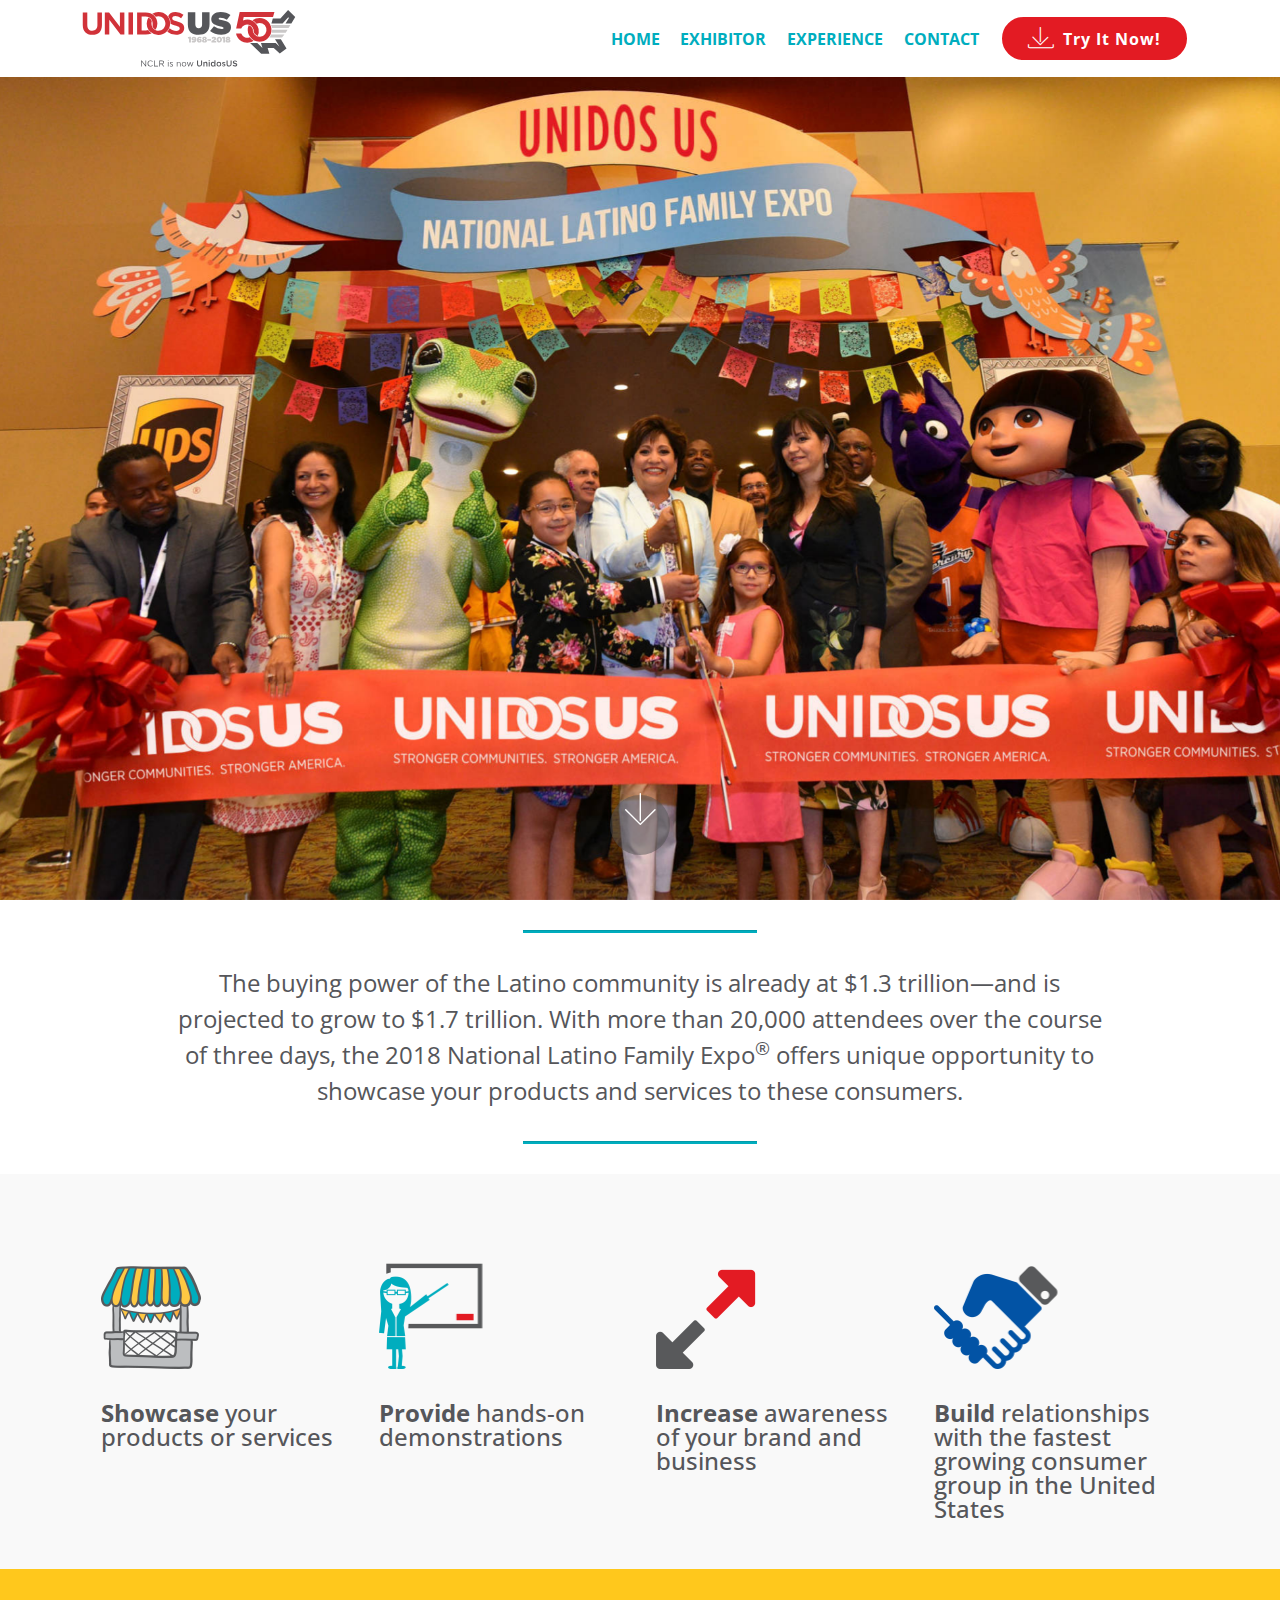
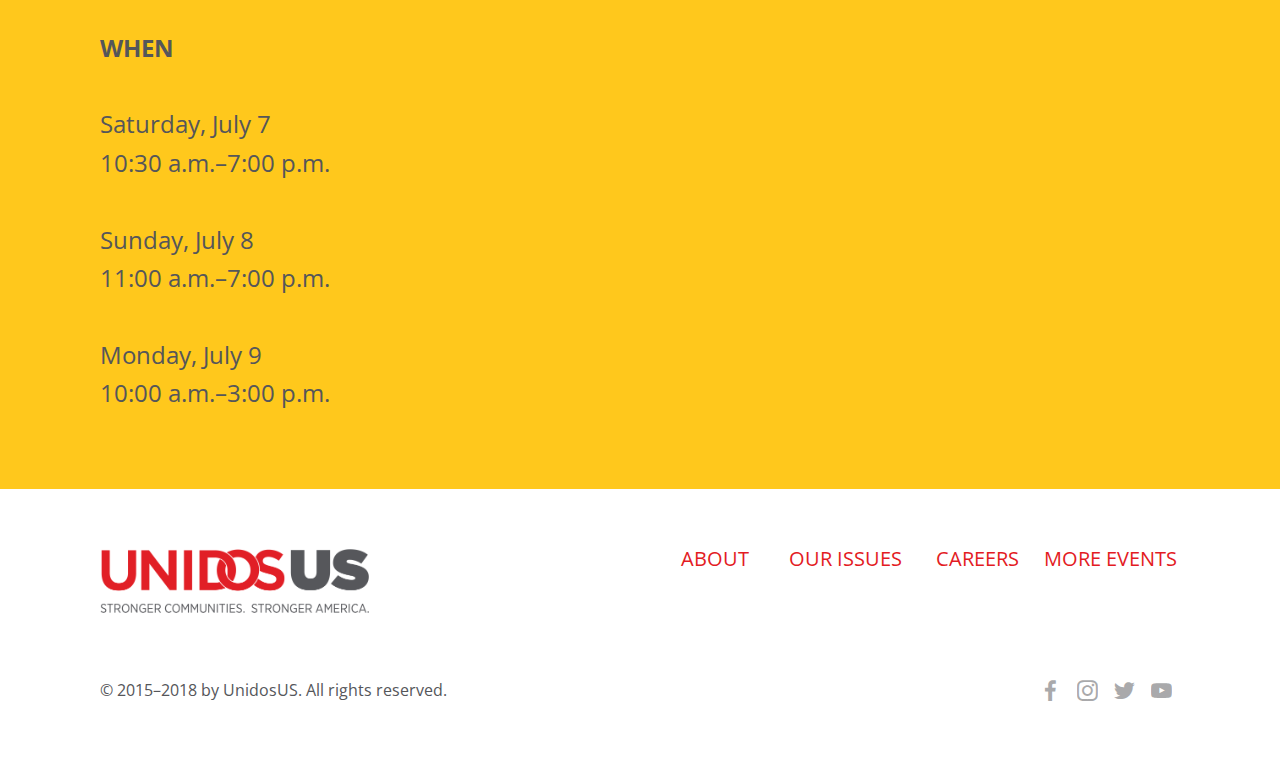
==== index.html @ 874157ce "create github pages" ====
<!DOCTYPE html>
<html >
<head>
  <!-- Site made with Mobirise Website Builder v4.7.2, https://mobirise.com -->
  <meta charset="UTF-8">
  <meta http-equiv="X-UA-Compatible" content="IE=edge">
  <meta name="generator" content="Mobirise v4.7.2, mobirise.com">
  <meta name="viewport" content="width=device-width, initial-scale=1, minimum-scale=1">
  <link rel="shortcut icon" href="assets/images/32x32-unidosus-flavicon-02-128x128.png" type="image/x-icon">
  <meta name="description" content="">
  <title>Home</title>
  <link rel="stylesheet" href="assets/web/assets/mobirise-icons/mobirise-icons.css">
  <link rel="stylesheet" href="assets/tether/tether.min.css">
  <link rel="stylesheet" href="assets/bootstrap/css/bootstrap.min.css">
  <link rel="stylesheet" href="assets/bootstrap/css/bootstrap-grid.min.css">
  <link rel="stylesheet" href="assets/bootstrap/css/bootstrap-reboot.min.css">
  <link rel="stylesheet" href="assets/socicon/css/styles.css">
  <link rel="stylesheet" href="assets/dropdown/css/style.css">
  <link rel="stylesheet" href="assets/theme/css/style.css">
  <link href="assets/fonts/style.css" rel="stylesheet">
  <link rel="stylesheet" href="assets/mobirise/css/mbr-additional.css" type="text/css">
  
  
  
</head>
<body>
  <section class="menu cid-qR5nMet8uj" once="menu" id="menu1-e">

    

    <nav class="navbar navbar-expand beta-menu navbar-dropdown align-items-center navbar-fixed-top navbar-toggleable-sm">
        <button class="navbar-toggler navbar-toggler-right" type="button" data-toggle="collapse" data-target="#navbarSupportedContent" aria-controls="navbarSupportedContent" aria-expanded="false" aria-label="Toggle navigation">
            <div class="hamburger">
                <span></span>
                <span></span>
                <span></span>
                <span></span>
            </div>
        </button>
        <div class="menu-logo">
            <div class="navbar-brand">
                <span class="navbar-logo">
                    <a href="https://unidosus.org" target="_blank">
                         <img src="assets/images/unidosus50th-logo-1.svg" alt="Mobirise" title="" style="height: 3.8rem;">
                    </a>
                </span>
                <span class="navbar-caption-wrap"><a class="navbar-caption text-white display-4" href="https://mobirise.com"></a></span>
            </div>
        </div>
        <div class="collapse navbar-collapse" id="navbarSupportedContent">
            <ul class="navbar-nav nav-dropdown" data-app-modern-menu="true"><li class="nav-item">
                    <a class="nav-link link text-success display-4" href="index.html">
                        
                        HOME</a>
                </li>
                <li class="nav-item">
                    <a class="nav-link link text-success display-4" href="page1.html">
                        
                        EXHIBITOR</a>
                </li><li class="nav-item"><a class="nav-link link text-success display-4" href="page3.html">
                        
                        EXPERIENCE</a></li><li class="nav-item"><a class="nav-link link text-success display-4" href="page2.html">
                        
                        CONTACT</a></li></ul>
            <div class="navbar-buttons mbr-section-btn">
                <a class="btn btn-sm btn-primary display-4" href="https://mobirise.com">
                    <span class="mbri-save mbr-iconfont mbr-iconfont-btn "></span>
                    Try It Now!
                </a>
            </div>
        </div>
    </nav>
</section>

<section class="engine"><a href="https://mobirise.me/i">free website creation software</a></section><section class="cid-qR5nMf3402 mbr-fullscreen mbr-parallax-background" id="header2-f">

    

    

    <div class="container align-center">
        <div class="row justify-content-md-center">
            <div class="mbr-white col-md-10">
                
                
                
                
            </div>
        </div>
    </div>
    <div class="mbr-arrow hidden-sm-down" aria-hidden="true">
        <a href="#next">
            <i class="mbri-down mbr-iconfont"></i>
        </a>
    </div>
</section>

<section class="mbr-section article content9 cid-qR63VHisA1" id="content9-o">
    
     

    <div class="container">
        <div class="inner-container" style="width: 84%;">
            <hr class="line" style="width: 25%;">
            <div class="section-text align-center mbr-fonts-style display-5">The buying power of the Latino community is already at $1.3 trillion—and is projected to grow to $1.7 trillion. With more than 20,000 attendees over the course of three days, the 2018 National Latino Family Expo<sup>®</sup> offers unique opportunity to showcase your products and services to these consumers.</div>
            <hr class="line" style="width: 25%;">
        </div>
        </div>
</section>

<section class="features2 cid-qR6kzkisNO" id="features2-y">

    

    
    
    <div class="container">
        <div class="media-container-row">
            <div class="card p-3 col-12 col-md-6 col-lg-3">
                <div class="card-wrapper">
                    <div class="card-img">
                        <img src="assets/images/icons-new-main-8-492x328.png" alt="Mobirise" title="">
                    </div>
                    <div class="card-box">
                        <h4 class="card-title pb-3 mbr-fonts-style display-5"><strong>Showcase</strong> your products or services</h4>
                        <p class="mbr-text mbr-fonts-style display-7"></p>
                    </div>
                </div>
            </div>

            <div class="card p-3 col-12 col-md-6 col-lg-3">
                <div class="card-wrapper">
                    <div class="card-img">
                        <img src="assets/images/icons-new-main-9-492x328.png" alt="Mobirise" title="">
                    </div>
                    <div class="card-box ">
                        <h4 class="card-title pb-3 mbr-fonts-style display-5"><strong>Provide</strong> hands-on demonstrations</h4>
                        <p class="mbr-text mbr-fonts-style display-7"></p>
                    </div>
                </div>
            </div>

            <div class="card p-3 col-12 col-md-6 col-lg-3">
                <div class="card-wrapper">
                    <div class="card-img">
                        <img src="assets/images/icons-new-main-11-492x328.png" alt="Mobirise" title="">
                    </div>
                    <div class="card-box">
                        <h4 class="card-title pb-3 mbr-fonts-style display-5"><strong>Increase</strong> awareness of your brand and business</h4>
                        <p class="mbr-text mbr-fonts-style display-7"></p>
                    </div>
                </div>
            </div>

            <div class="card p-3 col-12 col-md-6 col-lg-3">
                <div class="card-wrapper">
                    <div class="card-img">
                        <img src="assets/images/icons-new-main-10-492x328.png" alt="Mobirise" title="">
                    </div>
                    <div class="card-box">
                        <h4 class="card-title pb-3 mbr-fonts-style display-5"><strong>Build</strong> relationships with the fastest growing consumer group in the United States</h4>
                        <p class="mbr-text mbr-fonts-style display-7"></p>
                    </div>
                </div>
            </div>
        </div>
    </div>
</section>

<section class="cid-qR6eavjVHu" id="footer2-r">

    

    

    <div class="container">
        <div class="media-container-row content mbr-white">
            <div class="col-12 col-md-3 mbr-fonts-style display-5">
                <p class="mbr-text"><strong>WHEN&nbsp;<br></strong>
                    <br>Saturday, July 7<br>10:30 a.m.–7:00 p.m.<br>
                    <br>Sunday, July 8<br>11:00 a.m.–7:00 p.m.<br><br>Monday, July 9<br>10:00 a.m.–3:00 p.m.<br></p>
            </div>
            <div class="col-12 col-md-3 mbr-fonts-style display-7">
                <p class="mbr-text"></p>
            </div>
            <div class="col-12 col-md-6">
                <div class="google-map"><iframe frameborder="0" style="border:0" src="https://www.google.com/maps/embed/v1/place?key=AIzaSyA0Dx_boXQiwvdz8sJHoYeZNVTdoWONYkU&amp;q=place_id:ChIJN7EVN-23t4kRUFP6R-EddzI" allowfullscreen=""></iframe></div>
            </div>
        </div>
        
    </div>
</section>

<section class="cid-qRoATMxUP6" id="footer1-1v">

    

    

    <div class="container">
        <div class="media-container-row content text-white">
            <div class="col-12 col-md-3">
                <div class="media-wrap">
                    <a href="https://unidosus.org">
                        <img src="assets/images/unidosus-logo-12-802x227.png" alt="UnidosUS" title=""></a>
                    
                </div>
            </div>
            <div class="col-12 col-md-3 mbr-fonts-style display-7">
                <h5 class="pb-3"></h5>
                <p class="mbr-text"></p>
            </div>
            <div class="col-12 col-md-3 mbr-fonts-style display-7">
                <h5 class="pb-3">&nbsp; &nbsp; &nbsp;<a href="https://www.unidosus.org/about-us/" target="_blank">ABOUT</a><a href="https://www.unidosus.org/about-us/" target="_blank"></a> &nbsp; &nbsp; &nbsp; &nbsp;<a href="https://www.unidosus.org/issues/" target="_blank">OUR ISSUES</a><a href="https://www.unidosus.org/issues/" target="_blank"></a></h5>
                <p class="mbr-text"></p>
            </div>
            <div class="col-12 col-md-3 mbr-fonts-style display-7">
                <h5 class="pb-3">
                    <a href="https://www.unidosus.org/about-us/careers/" target="_blank">CAREERS</a><a href="https://www.unidosus.org/about-us/careers/" target="_blank"></a> &nbsp; &nbsp; <a href="https://www.unidosus.org/events/" target="_blank">MORE EVENTS</a><a href="https://www.unidosus.org/events/" target="_blank"></a></h5>
                <p class="mbr-text"></p>
            </div>
        </div>
        <div class="footer-lower">
            <div class="media-container-row">
                <div class="col-sm-12">
                    <hr>
                </div>
            </div>
            <div class="media-container-row mbr-white">
                <div class="col-sm-6 copyright">
                    <p class="mbr-text mbr-fonts-style display-7">
                        © 2015–2018 by UnidosUS. All rights reserved.</p>
                </div>
                <div class="col-md-6">
                    <div class="social-list align-right">
                        <div class="soc-item">
                            <a href="https://www.facebook.com/weareunidosus/" target="_blank">
                                <span class="mbr-iconfont mbr-iconfont-social socicon-facebook socicon" style="color: rgb(85, 86, 90);"></span>
                            </a>
                        </div>
                        <div class="soc-item">
                            <a href="https://www.instagram.com/weareunidosus/?hl=en" target="_blank">
                                <span class="mbr-iconfont mbr-iconfont-social socicon-instagram socicon" style="color: rgb(85, 86, 90);"></span>
                            </a>
                        </div>
                        <div class="soc-item">
                            <a href="https://twitter.com/weareunidosus" target="_blank">
                                <span class="mbr-iconfont mbr-iconfont-social socicon-twitter socicon" style="color: rgb(85, 86, 90);"></span>
                            </a>
                        </div>
                        <div class="soc-item">
                            <a href="https://www.youtube.com/user/nclr" target="_blank">
                                <span class="mbr-iconfont mbr-iconfont-social socicon-youtube socicon" style="color: rgb(85, 86, 90);"></span>
                            </a>
                        </div>
                        
                        
                    </div>
                </div>
            </div>
        </div>
    </div>
</section>


  <script src="assets/web/assets/jquery/jquery.min.js"></script>
  <script src="assets/popper/popper.min.js"></script>
  <script src="assets/tether/tether.min.js"></script>
  <script src="assets/bootstrap/js/bootstrap.min.js"></script>
  <script src="assets/dropdown/js/script.min.js"></script>
  <script src="assets/touchswipe/jquery.touch-swipe.min.js"></script>
  <script src="assets/parallax/jarallax.min.js"></script>
  <script src="assets/smoothscroll/smooth-scroll.js"></script>
  <script src="assets/theme/js/script.js"></script>
  
  
 <div id="scrollToTop" class="scrollToTop mbr-arrow-up"><a style="text-align: center;"><i></i></a></div>
  </body>
</html>
---- assets/web/assets/mobirise-icons/mobirise-icons.css ----
@font-face {
  font-family: 'MobiriseIcons';
  src:  url('mobirise-icons.eot?spat4u');
  src:  url('mobirise-icons.eot?spat4u#iefix') format('embedded-opentype'),
    url('mobirise-icons.ttf?spat4u') format('truetype'),
    url('mobirise-icons.woff?spat4u') format('woff'),
    url('mobirise-icons.svg?spat4u#MobiriseIcons') format('svg');
  font-weight: normal;
  font-style: normal;
}

[class^="mbri-"], [class*=" mbri-"] {
  /* use !important to prevent issues with browser extensions that change fonts */
  font-family: MobiriseIcons !important;
  speak: none;
  font-style: normal;
  font-weight: normal;
  font-variant: normal;
  text-transform: none;
  line-height: 1;

  /* Better Font Rendering =========== */
  -webkit-font-smoothing: antialiased;
  -moz-osx-font-smoothing: grayscale;
}

.mbri-add-submenu:before {
  content: "\e900";
}
.mbri-alert:before {
  content: "\e901";
}
.mbri-align-center:before {
  content: "\e902";
}
.mbri-align-justify:before {
  content: "\e903";
}
.mbri-align-left:before {
  content: "\e904";
}
.mbri-align-right:before {
  content: "\e905";
}
.mbri-android:before {
  content: "\e906";
}
.mbri-apple:before {
  content: "\e907";
}
.mbri-arrow-down:before {
  content: "\e908";
}
.mbri-arrow-next:before {
  content: "\e909";
}
.mbri-arrow-prev:before {
  content: "\e90a";
}
.mbri-arrow-up:before {
  content: "\e90b";
}
.mbri-bold:before {
  content: "\e90c";
}
.mbri-bookmark:before {
  content: "\e90d";
}
.mbri-bootstrap:before {
  content: "\e90e";
}
.mbri-briefcase:before {
  content: "\e90f";
}
.mbri-browse:before {
  content: "\e910";
}
.mbri-bulleted-list:before {
  content: "\e911";
}
.mbri-calendar:before {
  content: "\e912";
}
.mbri-camera:before {
  content: "\e913";
}
.mbri-cart-add:before {
  content: "\e914";
}
.mbri-cart-full:before {
  content: "\e915";
}
.mbri-cash:before {
  content: "\e916";
}
.mbri-change-style:before {
  content: "\e917";
}
.mbri-chat:before {
  content: "\e918";
}
.mbri-clock:before {
  content: "\e919";
}
.mbri-close:before {
  content: "\e91a";
}
.mbri-cloud:before {
  content: "\e91b";
}
.mbri-code:before {
  content: "\e91c";
}
.mbri-contact-form:before {
  content: "\e91d";
}
.mbri-credit-card:before {
  content: "\e91e";
}
.mbri-cursor-click:before {
  content: "\e91f";
}
.mbri-cust-feedback:before {
  content: "\e920";
}
.mbri-database:before {
  content: "\e921";
}
.mbri-delivery:before {
  content: "\e922";
}
.mbri-desktop:before {
  content: "\e923";
}
.mbri-devices:before {
  content: "\e924";
}
.mbri-down:before {
  content: "\e925";
}
.mbri-download:before {
  content: "\e989";
}
.mbri-drag-n-drop:before {
  content: "\e927";
}
.mbri-drag-n-drop2:before {
  content: "\e928";
}
.mbri-edit:before {
  content: "\e929";
}
.mbri-edit2:before {
  content: "\e92a";
}
.mbri-error:before {
  content: "\e92b";
}
.mbri-extension:before {
  content: "\e92c";
}
.mbri-features:before {
  content: "\e92d";
}
.mbri-file:before {
  content: "\e92e";
}
.mbri-flag:before {
  content: "\e92f";
}
.mbri-folder:before {
  content: "\e930";
}
.mbri-gift:before {
  content: "\e931";
}
.mbri-github:before {
  content: "\e932";
}
.mbri-globe:before {
  content: "\e933";
}
.mbri-globe-2:before {
  content: "\e934";
}
.mbri-growing-chart:before {
  content: "\e935";
}
.mbri-hearth:before {
  content: "\e936";
}
.mbri-help:before {
  content: "\e937";
}
.mbri-home:before {
  content: "\e938";
}
.mbri-hot-cup:before {
  content: "\e939";
}
.mbri-idea:before {
  content: "\e93a";
}
.mbri-image-gallery:before {
  content: "\e93b";
}
.mbri-image-slider:before {
  content: "\e93c";
}
.mbri-info:before {
  content: "\e93d";
}
.mbri-italic:before {
  content: "\e93e";
}
.mbri-key:before {
  content: "\e93f";
}
.mbri-laptop:before {
  content: "\e940";
}
.mbri-layers:before {
  content: "\e941";
}
.mbri-left-right:before {
  content: "\e942";
}
.mbri-left:before {
  content: "\e943";
}
.mbri-letter:before {
  content: "\e944";
}
.mbri-like:before {
  content: "\e945";
}
.mbri-link:before {
  content: "\e946";
}
.mbri-lock:before {
  content: "\e947";
}
.mbri-login:before {
  content: "\e948";
}
.mbri-logout:before {
  content: "\e949";
}
.mbri-magic-stick:before {
  content: "\e94a";
}
.mbri-map-pin:before {
  content: "\e94b";
}
.mbri-menu:before {
  content: "\e94c";
}
.mbri-mobile:before {
  content: "\e94d";
}
.mbri-mobile2:before {
  content: "\e94e";
}
.mbri-mobirise:before {
  content: "\e94f";
}
.mbri-more-horizontal:before {
  content: "\e950";
}
.mbri-more-vertical:before {
  content: "\e951";
}
.mbri-music:before {
  content: "\e952";
}
.mbri-new-file:before {
  content: "\e953";
}
.mbri-numbered-list:before {
  content: "\e954";
}
.mbri-opened-folder:before {
  content: "\e955";
}
.mbri-pages:before {
  content: "\e956";
}
.mbri-paper-plane:before {
  content: "\e957";
}
.mbri-paperclip:before {
  content: "\e958";
}
.mbri-photo:before {
  content: "\e959";
}
.mbri-photos:before {
  content: "\e95a";
}
.mbri-pin:before {
  content: "\e95b";
}
.mbri-play:before {
  content: "\e95c";
}
.mbri-plus:before {
  content: "\e95d";
}
.mbri-preview:before {
  content: "\e95e";
}
.mbri-print:before {
  content: "\e95f";
}
.mbri-protect:before {
  content: "\e960";
}
.mbri-question:before {
  content: "\e961";
}
.mbri-quote-left:before {
  content: "\e962";
}
.mbri-quote-right:before {
  content: "\e963";
}
.mbri-refresh:before {
  content: "\e964";
}
.mbri-responsive:before {
  content: "\e965";
}
.mbri-right:before {
  content: "\e966";
}
.mbri-rocket:before {
  content: "\e967";
}
.mbri-sad-face:before {
  content: "\e968";
}
.mbri-sale:before {
  content: "\e969";
}
.mbri-save:before {
  content: "\e96a";
}
.mbri-search:before {
  content: "\e96b";
}
.mbri-setting:before {
  content: "\e96c";
}
.mbri-setting2:before {
  content: "\e96d";
}
.mbri-setting3:before {
  content: "\e96e";
}
.mbri-share:before {
  content: "\e96f";
}
.mbri-shopping-bag:before {
  content: "\e970";
}
.mbri-shopping-basket:before {
  content: "\e971";
}
.mbri-shopping-cart:before {
  content: "\e972";
}
.mbri-sites:before {
  content: "\e973";
}
.mbri-smile-face:before {
  content: "\e974";
}
.mbri-speed:before {
  content: "\e975";
}
.mbri-star:before {
  content: "\e976";
}
.mbri-success:before {
  content: "\e977";
}
.mbri-sun:before {
  content: "\e978";
}
.mbri-sun2:before {
  content: "\e979";
}
.mbri-tablet:before {
  content: "\e97a";
}
.mbri-tablet-vertical:before {
  content: "\e97b";
}
.mbri-target:before {
  content: "\e97c";
}
.mbri-timer:before {
  content: "\e97d";
}
.mbri-to-ftp:before {
  content: "\e97e";
}
.mbri-to-local-drive:before {
  content: "\e97f";
}
.mbri-touch-swipe:before {
  content: "\e980";
}
.mbri-touch:before {
  content: "\e981";
}
.mbri-trash:before {
  content: "\e982";
}
.mbri-underline:before {
  content: "\e983";
}
.mbri-unlink:before {
  content: "\e984";
}
.mbri-unlock:before {
  content: "\e985";
}
.mbri-up-down:before {
  content: "\e986";
}
.mbri-up:before {
  content: "\e987";
}
.mbri-update:before {
  content: "\e988";
}
.mbri-upload:before {
 content: "\e926"; 
}
.mbri-user:before {
  content: "\e98a";
}
.mbri-user2:before {
  content: "\e98b";
}
.mbri-users:before {
  content: "\e98c";
}
.mbri-video:before {
  content: "\e98d";
}
.mbri-video-play:before {
  content: "\e98e";
}
.mbri-watch:before {
  content: "\e98f";
}
.mbri-website-theme:before {
  content: "\e990";
}
.mbri-wifi:before {
  content: "\e991";
}
.mbri-windows:before {
  content: "\e992";
}
.mbri-zoom-out:before {
  content: "\e993";
}
.mbri-redo:before {
  content: "\e994";
}
.mbri-undo:before {
  content: "\e995";
}
---- assets/socicon/css/styles.css ----
@charset "UTF-8";

@font-face {
  font-family: "socicon";
  src:url("../fonts/socicon.eot");
  src:url("../fonts/socicon.eot?#iefix") format("embedded-opentype"),
    url("../fonts/socicon.woff") format("woff"),
    url("../fonts/socicon.ttf") format("truetype"),
    url("../fonts/socicon.svg#socicon") format("svg");
  font-weight: normal;
  font-style: normal;

}

[data-icon]:before {
  font-family: "socicon" !important;
  content: attr(data-icon);
  font-style: normal !important;
  font-weight: normal !important;
  font-variant: normal !important;
  text-transform: none !important;
  speak: none;
  line-height: 1;
  -webkit-font-smoothing: antialiased;
  -moz-osx-font-smoothing: grayscale;
}

[class^="socicon-"]:before,
[class*=" socicon-"]:before {
  font-family: "socicon" !important;
  font-style: normal !important;
  font-weight: normal !important;
  font-variant: normal !important;
  text-transform: none !important;
  speak: none;
  line-height: 1;
  -webkit-font-smoothing: antialiased;
  -moz-osx-font-smoothing: grayscale;
}

.socicon-modelmayhem:before {
  content: "\e000";
}
.socicon-mixcloud:before {
  content: "\e001";
}
.socicon-drupal:before {
  content: "\e002";
}
.socicon-swarm:before {
  content: "\e003";
}
.socicon-istock:before {
  content: "\e004";
}
.socicon-yammer:before {
  content: "\e005";
}
.socicon-ello:before {
  content: "\e006";
}
.socicon-stackoverflow:before {
  content: "\e007";
}
.socicon-persona:before {
  content: "\e008";
}
.socicon-triplej:before {
  content: "\e009";
}
.socicon-houzz:before {
  content: "\e00a";
}
.socicon-rss:before {
  content: "\e00b";
}
.socicon-paypal:before {
  content: "\e00c";
}
.socicon-odnoklassniki:before {
  content: "\e00d";
}
.socicon-airbnb:before {
  content: "\e00e";
}
.socicon-periscope:before {
  content: "\e00f";
}
.socicon-outlook:before {
  content: "\e010";
}
.socicon-coderwall:before {
  content: "\e011";
}
.socicon-tripadvisor:before {
  content: "\e012";
}
.socicon-appnet:before {
  content: "\e013";
}
.socicon-goodreads:before {
  content: "\e014";
}
.socicon-tripit:before {
  content: "\e015";
}
.socicon-lanyrd:before {
  content: "\e016";
}
.socicon-slideshare:before {
  content: "\e017";
}
.socicon-buffer:before {
  content: "\e018";
}
.socicon-disqus:before {
  content: "\e019";
}
.socicon-vkontakte:before {
  content: "\e01a";
}
.socicon-whatsapp:before {
  content: "\e01b";
}
.socicon-patreon:before {
  content: "\e01c";
}
.socicon-storehouse:before {
  content: "\e01d";
}
.socicon-pocket:before {
  content: "\e01e";
}
.socicon-mail:before {
  content: "\e01f";
}
.socicon-blogger:before {
  content: "\e020";
}
.socicon-technorati:before {
  content: "\e021";
}
.socicon-reddit:before {
  content: "\e022";
}
.socicon-dribbble:before {
  content: "\e023";
}
.socicon-stumbleupon:before {
  content: "\e024";
}
.socicon-digg:before {
  content: "\e025";
}
.socicon-envato:before {
  content: "\e026";
}
.socicon-behance:before {
  content: "\e027";
}
.socicon-delicious:before {
  content: "\e028";
}
.socicon-deviantart:before {
  content: "\e029";
}
.socicon-forrst:before {
  content: "\e02a";
}
.socicon-play:before {
  content: "\e02b";
}
.socicon-zerply:before {
  content: "\e02c";
}
.socicon-wikipedia:before {
  content: "\e02d";
}
.socicon-apple:before {
  content: "\e02e";
}
.socicon-flattr:before {
  content: "\e02f";
}
.socicon-github:before {
  content: "\e030";
}
.socicon-renren:before {
  content: "\e031";
}
.socicon-friendfeed:before {
  content: "\e032";
}
.socicon-newsvine:before {
  content: "\e033";
}
.socicon-identica:before {
  content: "\e034";
}
.socicon-bebo:before {
  content: "\e035";
}
.socicon-zynga:before {
  content: "\e036";
}
.socicon-steam:before {
  content: "\e037";
}
.socicon-xbox:before {
  content: "\e038";
}
.socicon-windows:before {
  content: "\e039";
}
.socicon-qq:before {
  content: "\e03a";
}
.socicon-douban:before {
  content: "\e03b";
}
.socicon-meetup:before {
  content: "\e03c";
}
.socicon-playstation:before {
  content: "\e03d";
}
.socicon-android:before {
  content: "\e03e";
}
.socicon-snapchat:before {
  content: "\e03f";
}
.socicon-twitter:before {
  content: "\e040";
}
.socicon-facebook:before {
  content: "\e041";
}
.socicon-googleplus:before {
  content: "\e042";
}
.socicon-pinterest:before {
  content: "\e043";
}
.socicon-foursquare:before {
  content: "\e044";
}
.socicon-yahoo:before {
  content: "\e045";
}
.socicon-skype:before {
  content: "\e046";
}
.socicon-yelp:before {
  content: "\e047";
}
.socicon-feedburner:before {
  content: "\e048";
}
.socicon-linkedin:before {
  content: "\e049";
}
.socicon-viadeo:before {
  content: "\e04a";
}
.socicon-xing:before {
  content: "\e04b";
}
.socicon-myspace:before {
  content: "\e04c";
}
.socicon-soundcloud:before {
  content: "\e04d";
}
.socicon-spotify:before {
  content: "\e04e";
}
.socicon-grooveshark:before {
  content: "\e04f";
}
.socicon-lastfm:before {
  content: "\e050";
}
.socicon-youtube:before {
  content: "\e051";
}
.socicon-vimeo:before {
  content: "\e052";
}
.socicon-dailymotion:before {
  content: "\e053";
}
.socicon-vine:before {
  content: "\e054";
}
.socicon-flickr:before {
  content: "\e055";
}
.socicon-500px:before {
  content: "\e056";
}
.socicon-wordpress:before {
  content: "\e058";
}
.socicon-tumblr:before {
  content: "\e059";
}
.socicon-twitch:before {
  content: "\e05a";
}
.socicon-8tracks:before {
  content: "\e05b";
}
.socicon-amazon:before {
  content: "\e05c";
}
.socicon-icq:before {
  content: "\e05d";
}
.socicon-smugmug:before {
  content: "\e05e";
}
.socicon-ravelry:before {
  content: "\e05f";
}
.socicon-weibo:before {
  content: "\e060";
}
.socicon-baidu:before {
  content: "\e061";
}
.socicon-angellist:before {
  content: "\e062";
}
.socicon-ebay:before {
  content: "\e063";
}
.socicon-imdb:before {
  content: "\e064";
}
.socicon-stayfriends:before {
  content: "\e065";
}
.socicon-residentadvisor:before {
  content: "\e066";
}
.socicon-google:before {
  content: "\e067";
}
.socicon-yandex:before {
  content: "\e068";
}
.socicon-sharethis:before {
  content: "\e069";
}
.socicon-bandcamp:before {
  content: "\e06a";
}
.socicon-itunes:before {
  content: "\e06b";
}
.socicon-deezer:before {
  content: "\e06c";
}
.socicon-telegram:before {
  content: "\e06e";
}
.socicon-openid:before {
  content: "\e06f";
}
.socicon-amplement:before {
  content: "\e070";
}
.socicon-viber:before {
  content: "\e071";
}
.socicon-zomato:before {
  content: "\e072";
}
.socicon-draugiem:before {
  content: "\e074";
}
.socicon-endomodo:before {
  content: "\e075";
}
.socicon-filmweb:before {
  content: "\e076";
}
.socicon-stackexchange:before {
  content: "\e077";
}
.socicon-wykop:before {
  content: "\e078";
}
.socicon-teamspeak:before {
  content: "\e079";
}
.socicon-teamviewer:before {
  content: "\e07a";
}
.socicon-ventrilo:before {
  content: "\e07b";
}
.socicon-younow:before {
  content: "\e07c";
}
.socicon-raidcall:before {
  content: "\e07d";
}
.socicon-mumble:before {
  content: "\e07e";
}
.socicon-medium:before {
  content: "\e06d";
}
.socicon-bebee:before {
  content: "\e07f";
}
.socicon-hitbox:before {
  content: "\e080";
}
.socicon-reverbnation:before {
  content: "\e081";
}
.socicon-formulr:before {
  content: "\e082";
}
.socicon-instagram:before {
  content: "\e057";
}
.socicon-battlenet:before {
  content: "\e083";
}
.socicon-chrome:before {
  content: "\e084";
}
.socicon-discord:before {
  content: "\e086";
}
.socicon-issuu:before {
  content: "\e087";
}
.socicon-macos:before {
  content: "\e088";
}
.socicon-firefox:before {
  content: "\e089";
}
.socicon-opera:before {
  content: "\e08d";
}
.socicon-keybase:before {
  content: "\e090";
}
.socicon-alliance:before {
  content: "\e091";
}
.socicon-livejournal:before {
  content: "\e092";
}
.socicon-googlephotos:before {
  content: "\e093";
}
.socicon-horde:before {
  content: "\e094";
}
.socicon-etsy:before {
  content: "\e095";
}
.socicon-zapier:before {
  content: "\e096";
}
.socicon-google-scholar:before {
  content: "\e097";
}
.socicon-researchgate:before {
  content: "\e098";
}
.socicon-wechat:before {
  content: "\e099";
}
.socicon-strava:before {
  content: "\e09a";
}
.socicon-line:before {
  content: "\e09b";
}
.socicon-lyft:before {
  content: "\e09c";
}
.socicon-uber:before {
  content: "\e09d";
}
.socicon-songkick:before {
  content: "\e09e";
}
.socicon-viewbug:before {
  content: "\e09f";
}
.socicon-googlegroups:before {
  content: "\e0a0";
}
.socicon-quora:before {
  content: "\e073";
}
.socicon-diablo:before {
  content: "\e085";
}
.socicon-blizzard:before {
  content: "\e0a1";
}
.socicon-hearthstone:before {
  content: "\e08b";
}
.socicon-heroes:before {
  content: "\e08a";
}
.socicon-overwatch:before {
  content: "\e08c";
}
.socicon-warcraft:before {
  content: "\e08e";
}
.socicon-starcraft:before {
  content: "\e08f";
}
.socicon-beam:before {
  content: "\e0a2";
}
.socicon-curse:before {
  content: "\e0a3";
}
.socicon-player:before {
  content: "\e0a4";
}
.socicon-streamjar:before {
  content: "\e0a5";
}
.socicon-nintendo:before {
  content: "\e0a6";
}
.socicon-hellocoton:before {
  content: "\e0a7";
}
---- assets/dropdown/css/style.css ----
.navbar-dropdown {
  left: 0;
  padding: 0;
  position: absolute;
  right: 0;
  top: 0;
  transition: all 0.45s ease;
  z-index: 1030;
  background: #282828; }
  .navbar-dropdown .navbar-logo {
    margin-right: 0.8rem;
    transition: margin 0.3s ease-in-out;
    vertical-align: middle; }
    .navbar-dropdown .navbar-logo img {
      height: 3.125rem;
      transition: all 0.3s ease-in-out; }
    .navbar-dropdown .navbar-logo.mbr-iconfont {
      font-size: 3.125rem;
      line-height: 3.125rem; }
  .navbar-dropdown .navbar-caption {
    font-weight: 700;
    white-space: normal;
    vertical-align: -4px;
    line-height: 3.125rem !important; }
    .navbar-dropdown .navbar-caption, .navbar-dropdown .navbar-caption:hover {
      color: inherit;
      text-decoration: none; }
  .navbar-dropdown .mbr-iconfont + .navbar-caption {
    vertical-align: -1px; }
  .navbar-dropdown.navbar-fixed-top {
    position: fixed; }
  .navbar-dropdown .navbar-brand span {
    vertical-align: -4px; }
  .navbar-dropdown.bg-color.transparent {
    background: none; }
  .navbar-dropdown.navbar-short .navbar-brand {
    padding: 0.625rem 0; }
    .navbar-dropdown.navbar-short .navbar-brand span {
      vertical-align: -1px; }
  .navbar-dropdown.navbar-short .navbar-caption {
    line-height: 2.375rem !important;
    vertical-align: -2px; }
  .navbar-dropdown.navbar-short .navbar-logo {
    margin-right: 0.5rem; }
    .navbar-dropdown.navbar-short .navbar-logo img {
      height: 2.375rem; }
    .navbar-dropdown.navbar-short .navbar-logo.mbr-iconfont {
      font-size: 2.375rem;
      line-height: 2.375rem; }
  .navbar-dropdown.navbar-short .mbr-table-cell {
    height: 3.625rem; }
  .navbar-dropdown .navbar-close {
    left: 0.6875rem;
    position: fixed;
    top: 0.75rem;
    z-index: 1000; }
  .navbar-dropdown .hamburger-icon {
    content: "";
    display: inline-block;
    vertical-align: middle;
    width: 16px;
    -webkit-box-shadow: 0 -6px 0 1px #282828,0 0 0 1px #282828,0 6px 0 1px #282828;
    -moz-box-shadow: 0 -6px 0 1px #282828,0 0 0 1px #282828,0 6px 0 1px #282828;
    box-shadow: 0 -6px 0 1px #282828,0 0 0 1px #282828,0 6px 0 1px #282828; }

.dropdown-menu .dropdown-toggle[data-toggle="dropdown-submenu"]::after {
  border-bottom: 0.35em solid transparent;
  border-left: 0.35em solid;
  border-right: 0;
  border-top: 0.35em solid transparent;
  margin-left: 0.3rem; }

.dropdown-menu .dropdown-item:focus {
  outline: 0; }

.nav-dropdown {
  font-size: 0.75rem;
  font-weight: 500;
  height: auto !important; }
  .nav-dropdown .nav-btn {
    padding-left: 1rem; }
  .nav-dropdown .link {
    margin: .667em 1.667em;
    font-weight: 500;
    padding: 0;
    transition: color .2s ease-in-out; }
    .nav-dropdown .link.dropdown-toggle {
      margin-right: 2.583em; }
      .nav-dropdown .link.dropdown-toggle::after {
        margin-left: .25rem;
        border-top: 0.35em solid;
        border-right: 0.35em solid transparent;
        border-left: 0.35em solid transparent;
        border-bottom: 0; }
      .nav-dropdown .link.dropdown-toggle[aria-expanded="true"] {
        margin: 0;
        padding: 0.667em 3.263em  0.667em 1.667em; }
  .nav-dropdown .link::after,
  .nav-dropdown .dropdown-item::after {
    color: inherit; }
  .nav-dropdown .btn {
    font-size: 0.75rem;
    font-weight: 700;
    letter-spacing: 0;
    margin-bottom: 0;
    padding-left: 1.25rem;
    padding-right: 1.25rem; }
  .nav-dropdown .dropdown-menu {
    border-radius: 0;
    border: 0;
    left: 0;
    margin: 0;
    padding-bottom: 1.25rem;
    padding-top: 1.25rem;
    position: relative; }
  .nav-dropdown .dropdown-submenu {
    margin-left: 0.125rem;
    top: 0; }
  .nav-dropdown .dropdown-item {
    font-weight: 500;
    line-height: 2;
    padding: 0.3846em 4.615em 0.3846em 1.5385em;
    position: relative;
    transition: color .2s ease-in-out, background-color .2s ease-in-out; }
    .nav-dropdown .dropdown-item::after {
      margin-top: -0.3077em;
      position: absolute;
      right: 1.1538em;
      top: 50%; }
    .nav-dropdown .dropdown-item:focus, .nav-dropdown .dropdown-item:hover {
      background: none; }

@media (max-width: 767px) {
  .nav-dropdown.navbar-toggleable-sm {
    bottom: 0;
    display: none;
    left: 0;
    overflow-x: hidden;
    position: fixed;
    top: 0;
    transform: translateX(-100%);
    -ms-transform: translateX(-100%);
    -webkit-transform: translateX(-100%);
    width: 18.75rem;
    z-index: 999; } }
.nav-dropdown.navbar-toggleable-xl {
  bottom: 0;
  display: none;
  left: 0;
  overflow-x: hidden;
  position: fixed;
  top: 0;
  transform: translateX(-100%);
  -ms-transform: translateX(-100%);
  -webkit-transform: translateX(-100%);
  width: 18.75rem;
  z-index: 999; }

.nav-dropdown-sm {
  display: block !important;
  overflow-x: hidden;
  overflow: auto;
  padding-top: 3.875rem; }
  .nav-dropdown-sm::after {
    content: "";
    display: block;
    height: 3rem;
    width: 100%; }
  .nav-dropdown-sm.collapse.in ~ .navbar-close {
    display: block !important; }
  .nav-dropdown-sm.collapsing, .nav-dropdown-sm.collapse.in {
    transform: translateX(0);
    -ms-transform: translateX(0);
    -webkit-transform: translateX(0);
    transition: all 0.25s ease-out;
    -webkit-transition: all 0.25s ease-out;
    background: #282828; }
  .nav-dropdown-sm.collapsing[aria-expanded="false"] {
    transform: translateX(-100%);
    -ms-transform: translateX(-100%);
    -webkit-transform: translateX(-100%); }
  .nav-dropdown-sm .nav-item {
    display: block;
    margin-left: 0 !important;
    padding-left: 0; }
  .nav-dropdown-sm .link,
  .nav-dropdown-sm .dropdown-item {
    border-top: 1px dotted rgba(255, 255, 255, 0.1);
    font-size: 0.8125rem;
    line-height: 1.6;
    margin: 0 !important;
    padding: 0.875rem 2.4rem 0.875rem 1.5625rem !important;
    position: relative;
    white-space: normal; }
    .nav-dropdown-sm .link:focus, .nav-dropdown-sm .link:hover,
    .nav-dropdown-sm .dropdown-item:focus,
    .nav-dropdown-sm .dropdown-item:hover {
      background: rgba(0, 0, 0, 0.2) !important;
      color: #c0a375; }
  .nav-dropdown-sm .nav-btn {
    position: relative;
    padding: 1.5625rem 1.5625rem 0 1.5625rem; }
    .nav-dropdown-sm .nav-btn::before {
      border-top: 1px dotted rgba(255, 255, 255, 0.1);
      content: "";
      left: 0;
      position: absolute;
      top: 0;
      width: 100%; }
    .nav-dropdown-sm .nav-btn + .nav-btn {
      padding-top: 0.625rem; }
      .nav-dropdown-sm .nav-btn + .nav-btn::before {
        display: none; }
  .nav-dropdown-sm .btn {
    padding: 0.625rem 0; }
  .nav-dropdown-sm .dropdown-toggle[data-toggle="dropdown-submenu"]::after {
    margin-left: .25rem;
    border-top: 0.35em solid;
    border-right: 0.35em solid transparent;
    border-left: 0.35em solid transparent;
    border-bottom: 0; }
  .nav-dropdown-sm .dropdown-toggle[data-toggle="dropdown-submenu"][aria-expanded="true"]::after {
    border-top: 0;
    border-right: 0.35em solid transparent;
    border-left: 0.35em solid transparent;
    border-bottom: 0.35em solid; }
  .nav-dropdown-sm .dropdown-menu {
    margin: 0;
    padding: 0;
    position: relative;
    top: 0;
    left: 0;
    width: 100%;
    border: 0;
    float: none;
    border-radius: 0;
    background: none; }
  .nav-dropdown-sm .dropdown-submenu {
    left: 100%;
    margin-left: 0.125rem;
    margin-top: -1.25rem;
    top: 0; }

.navbar-toggleable-sm .nav-dropdown .dropdown-menu {
  position: absolute; }

.navbar-toggleable-sm .nav-dropdown .dropdown-submenu {
  left: 100%;
  margin-left: 0.125rem;
  margin-top: -1.25rem;
  top: 0; }

.navbar-toggleable-sm.opened .nav-dropdown .dropdown-menu {
  position: relative; }

.navbar-toggleable-sm.opened .nav-dropdown .dropdown-submenu {
  left: 0;
  margin-left: 00rem;
  margin-top: 0rem;
  top: 0; }

.is-builder .nav-dropdown.collapsing {
  transition: none !important; }

/*# sourceMappingURL=style.css.map */
---- assets/theme/css/style.css ----
/*!
 * Mobirise v4 theme (https://mobirise.com/)
 * Copyright 2017 Mobirise
 */
section {
  background-color: #eeeeee; }

section,
.container,
.container-fluid {
  position: relative;
  word-wrap: break-word; }

a.mbr-iconfont:hover {
  text-decoration: none; }

.article .lead p, .article .lead ul, .article .lead ol, .article .lead pre, .article .lead blockquote {
  margin-bottom: 0; }

a {
  font-style: normal;
  font-weight: 400;
  cursor: pointer; }
  a, a:hover {
    text-decoration: none; }

figure {
  margin-bottom: 0; }

body {
  color: #232323; }

h1, h2, h3, h4, h5, h6,
.h1, .h2, .h3, .h4, .h5, .h6,
.display-1, .display-2, .display-3, .display-4 {
  line-height: 1;
  word-break: break-word;
  word-wrap: break-word; }

b, strong {
  font-weight: bold; }

blockquote {
  padding: 10px 0 10px 20px;
  position: relative;
  border-left: 2px solid;
  border-color: #ff3366; }

input:-webkit-autofill, input:-webkit-autofill:hover, input:-webkit-autofill:focus, input:-webkit-autofill:active {
  transition-delay: 9999s;
  transition-property: background-color, color; }

textarea[type="hidden"] {
  display: none; }

body {
  position: relative; }

section {
  background-position: 50% 50%;
  background-repeat: no-repeat;
  background-size: cover; }
  section .mbr-background-video,
  section .mbr-background-video-preview {
    position: absolute;
    bottom: 0;
    left: 0;
    right: 0;
    top: 0; }

.hidden {
  visibility: hidden; }

.mbr-z-index20 {
  z-index: 20; }

/*! Base colors */
.mbr-white {
  color: #ffffff; }

.mbr-black {
  color: #000000; }

.mbr-bg-white {
  background-color: #ffffff; }

.mbr-bg-black {
  background-color: #000000; }

/*! Text-aligns */
.align-left {
  text-align: left; }

.align-center {
  text-align: center; }

.align-right {
  text-align: right; }

@media (max-width: 767px) {
  .align-left, .align-center, .align-right, .mbr-section-btn, .mbr-section-title {
    text-align: center; } }
/*! Font-weight  */
.mbr-light {
  font-weight: 300; }

.mbr-regular {
  font-weight: 400; }

.mbr-semibold {
  font-weight: 500; }

.mbr-bold {
  font-weight: 700; }

/*! Media  */
.media-size-item {
  -webkit-flex: 1 1 auto;
  -moz-flex: 1 1 auto;
  -ms-flex: 1 1 auto;
  -o-flex: 1 1 auto;
  flex: 1 1 auto; }

.media-content {
  -webkit-flex-basis: 100%;
  flex-basis: 100%; }

.media-container-row {
  display: -ms-flexbox;
  display: -webkit-flex;
  display: flex;
  -webkit-flex-direction: row;
  -ms-flex-direction: row;
  flex-direction: row;
  -webkit-flex-wrap: wrap;
  -ms-flex-wrap: wrap;
  flex-wrap: wrap;
  -webkit-justify-content: center;
  -ms-flex-pack: center;
  justify-content: center;
  -webkit-align-content: center;
  -ms-flex-line-pack: center;
  align-content: center;
  -webkit-align-items: start;
  -ms-flex-align: start;
  align-items: start; }
  .media-container-row .media-size-item {
    width: 400px; }

.media-container-column {
  display: -ms-flexbox;
  display: -webkit-flex;
  display: flex;
  -webkit-flex-direction: column;
  -ms-flex-direction: column;
  flex-direction: column;
  -webkit-flex-wrap: wrap;
  -ms-flex-wrap: wrap;
  flex-wrap: wrap;
  -webkit-justify-content: center;
  -ms-flex-pack: center;
  justify-content: center;
  -webkit-align-content: center;
  -ms-flex-line-pack: center;
  align-content: center;
  -webkit-align-items: stretch;
  -ms-flex-align: stretch;
  align-items: stretch; }
  .media-container-column > * {
    width: 100%; }

@media (min-width: 992px) {
  .media-container-row {
    -webkit-flex-wrap: nowrap;
    -ms-flex-wrap: nowrap;
    flex-wrap: nowrap; } }
figure {
  overflow: hidden; }

figure[mbr-media-size] {
  transition: width 0.1s; }

.mbr-figure img, .mbr-figure iframe {
  display: block;
  width: 100%; }

.card {
  background-color: transparent;
  border: none; }

.card-img {
  text-align: center;
  flex-shrink: 0; }

.media {
  max-width: 100%;
  margin: 0 auto; }

.mbr-figure {
  -ms-flex-item-align: center;
  -ms-grid-row-align: center;
  -webkit-align-self: center;
  align-self: center; }

.media-container > div {
  max-width: 100%; }

.mbr-figure img, .card-img img {
  width: 100%; }

@media (max-width: 991px) {
  .media-size-item {
    width: auto !important; }

  .media {
    width: auto; }

  .mbr-figure {
    width: 100% !important; } }
/*! Buttons */
.mbr-section-btn {
  margin-left: -.25rem;
  margin-right: -.25rem;
  font-size: 0; }

nav .mbr-section-btn {
  margin-left: 0rem;
  margin-right: 0rem; }

/*! Btn icon margin */
.btn .mbr-iconfont, .btn.btn-sm .mbr-iconfont {
  cursor: pointer;
  margin-right: 0.5rem; }

.btn.btn-md .mbr-iconfont, .btn.btn-md .mbr-iconfont {
  margin-right: 0.8rem; }

.mbr-regular {
  font-weight: 400; }

.mbr-semibold {
  font-weight: 500; }

.mbr-bold {
  font-weight: 700; }

[type="submit"] {
  -webkit-appearance: none; }

/*! Full-screen */
.mbr-fullscreen .mbr-overlay {
  min-height: 100vh; }

.mbr-fullscreen {
  display: flex;
  display: -webkit-flex;
  display: -moz-flex;
  display: -ms-flex;
  display: -o-flex;
  align-items: center;
  -webkit-align-items: center;
  min-height: 100vh;
  padding-top: 3rem;
  padding-bottom: 3rem; }

/*! Map */
.map {
  height: 25rem;
  position: relative; }
  .map iframe {
    width: 100%;
    height: 100%; }

/* Form */
.form-asterisk {
  font-family: initial;
  position: absolute;
  top: -2px;
  font-weight: normal; }

/*! Scroll to top arrow */
.mbr-arrow-up {
  bottom: 25px;
  right: 90px;
  position: fixed;
  text-align: right;
  z-index: 5000;
  color: #ffffff;
  font-size: 32px;
  transform: rotate(180deg);
  -webkit-transform: rotate(180deg); }

.mbr-arrow-up a {
  background: rgba(0, 0, 0, 0.2);
  border-radius: 3px;
  color: #fff;
  display: inline-block;
  height: 60px;
  width: 60px;
  outline-style: none !important;
  position: relative;
  text-decoration: none;
  transition: all .3s ease-in-out;
  cursor: pointer;
  text-align: center; }
  .mbr-arrow-up a:hover {
    background-color: rgba(0, 0, 0, 0.4); }
  .mbr-arrow-up a i {
    line-height: 60px; }

.mbr-arrow-up-icon {
  display: block;
  color: #fff; }

.mbr-arrow-up-icon::before {
  content: "\203a";
  display: inline-block;
  font-family: serif;
  font-size: 32px;
  line-height: 1;
  font-style: normal;
  position: relative;
  top: 6px;
  left: -4px;
  -webkit-transform: rotate(-90deg);
  transform: rotate(-90deg); }

/*! Arrow Down */
.mbr-arrow {
  position: absolute;
  bottom: 45px;
  left: 50%;
  width: 60px;
  height: 60px;
  cursor: pointer;
  background-color: rgba(80, 80, 80, 0.5);
  border-radius: 50%;
  -webkit-transform: translateX(-50%);
  transform: translateX(-50%); }
  .mbr-arrow > a {
    display: inline-block;
    text-decoration: none;
    outline-style: none;
    -webkit-animation: arrowdown 1.7s ease-in-out infinite;
    animation: arrowdown 1.7s ease-in-out infinite; }
    .mbr-arrow > a > i {
      position: absolute;
      top: -2px;
      left: 15px;
      font-size: 2rem; }

@keyframes arrowdown {
  0% {
    transform: translateY(0px);
    -webkit-transform: translateY(0px); }
  50% {
    transform: translateY(-5px);
    -webkit-transform: translateY(-5px); }
  100% {
    transform: translateY(0px);
    -webkit-transform: translateY(0px); } }
@-webkit-keyframes arrowdown {
  0% {
    transform: translateY(0px);
    -webkit-transform: translateY(0px); }
  50% {
    transform: translateY(-5px);
    -webkit-transform: translateY(-5px); }
  100% {
    transform: translateY(0px);
    -webkit-transform: translateY(0px); } }
@media (max-width: 500px) {
  .mbr-arrow-up {
    left: 50%;
    right: auto;
    transform: translateX(-50%) rotate(180deg);
    -webkit-transform: translateX(-50%) rotate(180deg); } }
/*Gradients animation*/
@keyframes gradient-animation {
  from {
    background-position: 0% 100%;
    animation-timing-function: ease-in-out; }
  to {
    background-position: 100% 0%;
    animation-timing-function: ease-in-out; } }
@-webkit-keyframes gradient-animation {
  from {
    background-position: 0% 100%;
    animation-timing-function: ease-in-out; }
  to {
    background-position: 100% 0%;
    animation-timing-function: ease-in-out; } }
.bg-gradient {
  background-size: 200% 200%;
  animation: gradient-animation 5s infinite alternate;
  -webkit-animation: gradient-animation 5s infinite alternate; }

.menu .navbar-brand {
  display: -webkit-flex; }
  .menu .navbar-brand span {
    display: flex;
    display: -webkit-flex; }
  .menu .navbar-brand .navbar-caption-wrap {
    display: -webkit-flex; }
  .menu .navbar-brand .navbar-logo img {
    display: -webkit-flex; }
@media (min-width: 768px) and (max-width: 991px) {
  .menu .navbar-toggleable-sm .navbar-nav {
    display: -webkit-box;
    display: -webkit-flex;
    display: -ms-flexbox; } }
@media (min-width: 992px) {
  .menu .navbar-nav.nav-dropdown {
    display: -webkit-flex; }
  .menu .navbar-toggleable-sm .navbar-collapse {
    display: -webkit-flex !important; } }

/*# sourceMappingURL=style.css.map */
.engine {
	position: absolute;
	text-indent: -2400px;
	text-align: center;
	padding: 0;
	top: 0;
	left: -2400px;
}
---- assets/fonts/style.css ----
@font-face {
   font-family: 'OpenSans-Bold';
   src: url('OpenSans-Bold/font.ttf');
}
---- assets/mobirise/css/mbr-additional.css ----
@import url(https://fonts.googleapis.com/css?family=Open+Sans:300,300i,400,400i,600,600i,700,700i,800,800i);




body {
  font-style: normal;
  line-height: 1.5;
}
.mbr-section-title {
  font-style: normal;
  line-height: 1.2;
}
.mbr-section-subtitle {
  line-height: 1.3;
}
.mbr-text {
  font-style: normal;
  line-height: 1.6;
}
.display-1 {
  font-family: 'Open Sans', sans-serif;
  font-size: 4.25rem;
}
.display-1 > .mbr-iconfont {
  font-size: 6.8rem;
}
.display-2 {
  font-family: 'Open Sans', sans-serif;
  font-size: 3rem;
}
.display-2 > .mbr-iconfont {
  font-size: 4.8rem;
}
.display-4 {
  font-family: 'OpenSans-Bold';
  font-size: 1rem;
}
.display-4 > .mbr-iconfont {
  font-size: 1.6rem;
}
.display-5 {
  font-family: 'Open Sans', sans-serif;
  font-size: 1.5rem;
}
.display-5 > .mbr-iconfont {
  font-size: 2.4rem;
}
.display-7 {
  font-family: 'Open Sans', sans-serif;
  font-size: 1rem;
}
.display-7 > .mbr-iconfont {
  font-size: 1.6rem;
}
/* ---- Fluid typography for mobile devices ---- */
/* 1.4 - font scale ratio ( bootstrap == 1.42857 ) */
/* 100vw - current viewport width */
/* (48 - 20)  48 == 48rem == 768px, 20 == 20rem == 320px(minimal supported viewport) */
/* 0.65 - min scale variable, may vary */
@media (max-width: 768px) {
  .display-1 {
    font-size: 3.4rem;
    font-size: calc( 2.1374999999999997rem + (4.25 - 2.1374999999999997) * ((100vw - 20rem) / (48 - 20)));
    line-height: calc( 1.4 * (2.1374999999999997rem + (4.25 - 2.1374999999999997) * ((100vw - 20rem) / (48 - 20))));
  }
  .display-2 {
    font-size: 2.4rem;
    font-size: calc( 1.7rem + (3 - 1.7) * ((100vw - 20rem) / (48 - 20)));
    line-height: calc( 1.4 * (1.7rem + (3 - 1.7) * ((100vw - 20rem) / (48 - 20))));
  }
  .display-4 {
    font-size: 0.8rem;
    font-size: calc( 1rem + (1 - 1) * ((100vw - 20rem) / (48 - 20)));
    line-height: calc( 1.4 * (1rem + (1 - 1) * ((100vw - 20rem) / (48 - 20))));
  }
  .display-5 {
    font-size: 1.2rem;
    font-size: calc( 1.175rem + (1.5 - 1.175) * ((100vw - 20rem) / (48 - 20)));
    line-height: calc( 1.4 * (1.175rem + (1.5 - 1.175) * ((100vw - 20rem) / (48 - 20))));
  }
}
/* Buttons */
.btn {
  font-weight: 500;
  border-width: 2px;
  font-style: normal;
  letter-spacing: 1px;
  margin: .4rem .8rem;
  white-space: normal;
  -webkit-transition: all 0.3s ease-in-out;
  -moz-transition: all 0.3s ease-in-out;
  transition: all 0.3s ease-in-out;
  padding: 1rem 3rem;
  border-radius: 3px;
  display: inline-flex;
  align-items: center;
  justify-content: center;
  word-break: break-word;
}
.btn-sm {
  font-weight: 500;
  letter-spacing: 1px;
  -webkit-transition: all 0.3s ease-in-out;
  -moz-transition: all 0.3s ease-in-out;
  transition: all 0.3s ease-in-out;
  padding: 0.6rem 1.5rem;
  border-radius: 3px;
}
.btn-md {
  font-weight: 500;
  letter-spacing: 1px;
  margin: .4rem .8rem !important;
  -webkit-transition: all 0.3s ease-in-out;
  -moz-transition: all 0.3s ease-in-out;
  transition: all 0.3s ease-in-out;
  padding: 1rem 3rem;
  border-radius: 3px;
}
.btn-lg {
  font-weight: 500;
  letter-spacing: 1px;
  margin: .4rem .8rem !important;
  -webkit-transition: all 0.3s ease-in-out;
  -moz-transition: all 0.3s ease-in-out;
  transition: all 0.3s ease-in-out;
  padding: 1.2rem 3.2rem;
  border-radius: 3px;
}
.bg-primary {
  background-color: #e31b23 !important;
}
.bg-success {
  background-color: #00adbe !important;
}
.bg-info {
  background-color: #f6862f !important;
}
.bg-warning {
  background-color: #55565a !important;
}
.bg-danger {
  background-color: #0253a5 !important;
}
.btn-primary,
.btn-primary:active {
  background-color: #e31b23 !important;
  border-color: #e31b23 !important;
  color: #ffffff !important;
}
.btn-primary:hover,
.btn-primary:focus,
.btn-primary.focus,
.btn-primary.active {
  color: #ffffff !important;
  background-color: #9f1318 !important;
  border-color: #9f1318 !important;
}
.btn-primary.disabled,
.btn-primary:disabled {
  color: #ffffff !important;
  background-color: #9f1318 !important;
  border-color: #9f1318 !important;
}
.btn-secondary,
.btn-secondary:active {
  background-color: #b2d235 !important;
  border-color: #b2d235 !important;
  color: #ffffff !important;
}
.btn-secondary:hover,
.btn-secondary:focus,
.btn-secondary.focus,
.btn-secondary.active {
  color: #ffffff !important;
  background-color: #809922 !important;
  border-color: #809922 !important;
}
.btn-secondary.disabled,
.btn-secondary:disabled {
  color: #ffffff !important;
  background-color: #809922 !important;
  border-color: #809922 !important;
}
.btn-info,
.btn-info:active {
  background-color: #f6862f !important;
  border-color: #f6862f !important;
  color: #ffffff !important;
}
.btn-info:hover,
.btn-info:focus,
.btn-info.focus,
.btn-info.active {
  color: #ffffff !important;
  background-color: #d06009 !important;
  border-color: #d06009 !important;
}
.btn-info.disabled,
.btn-info:disabled {
  color: #ffffff !important;
  background-color: #d06009 !important;
  border-color: #d06009 !important;
}
.btn-success,
.btn-success:active {
  background-color: #00adbe !important;
  border-color: #00adbe !important;
  color: #ffffff !important;
}
.btn-success:hover,
.btn-success:focus,
.btn-success.focus,
.btn-success.active {
  color: #ffffff !important;
  background-color: #006772 !important;
  border-color: #006772 !important;
}
.btn-success.disabled,
.btn-success:disabled {
  color: #ffffff !important;
  background-color: #006772 !important;
  border-color: #006772 !important;
}
.btn-warning,
.btn-warning:active {
  background-color: #55565a !important;
  border-color: #55565a !important;
  color: #ffffff !important;
}
.btn-warning:hover,
.btn-warning:focus,
.btn-warning.focus,
.btn-warning.active {
  color: #ffffff !important;
  background-color: #303033 !important;
  border-color: #303033 !important;
}
.btn-warning.disabled,
.btn-warning:disabled {
  color: #ffffff !important;
  background-color: #303033 !important;
  border-color: #303033 !important;
}
.btn-danger,
.btn-danger:active {
  background-color: #0253a5 !important;
  border-color: #0253a5 !important;
  color: #ffffff !important;
}
.btn-danger:hover,
.btn-danger:focus,
.btn-danger.focus,
.btn-danger.active {
  color: #ffffff !important;
  background-color: #012d59 !important;
  border-color: #012d59 !important;
}
.btn-danger.disabled,
.btn-danger:disabled {
  color: #ffffff !important;
  background-color: #012d59 !important;
  border-color: #012d59 !important;
}
.btn-white {
  color: #333333 !important;
}
.btn-white,
.btn-white:active {
  background-color: #ffffff !important;
  border-color: #ffffff !important;
  color: #808080 !important;
}
.btn-white:hover,
.btn-white:focus,
.btn-white.focus,
.btn-white.active {
  color: #808080 !important;
  background-color: #d9d9d9 !important;
  border-color: #d9d9d9 !important;
}
.btn-white.disabled,
.btn-white:disabled {
  color: #808080 !important;
  background-color: #d9d9d9 !important;
  border-color: #d9d9d9 !important;
}
.btn-black,
.btn-black:active {
  background-color: #333333 !important;
  border-color: #333333 !important;
  color: #ffffff !important;
}
.btn-black:hover,
.btn-black:focus,
.btn-black.focus,
.btn-black.active {
  color: #ffffff !important;
  background-color: #0d0d0d !important;
  border-color: #0d0d0d !important;
}
.btn-black.disabled,
.btn-black:disabled {
  color: #ffffff !important;
  background-color: #0d0d0d !important;
  border-color: #0d0d0d !important;
}
.btn-primary-outline,
.btn-primary-outline:active {
  background: none;
  border-color: #881015;
  color: #881015;
}
.btn-primary-outline:hover,
.btn-primary-outline:focus,
.btn-primary-outline.focus,
.btn-primary-outline.active {
  color: #ffffff;
  background-color: #e31b23;
  border-color: #e31b23;
}
.btn-primary-outline.disabled,
.btn-primary-outline:disabled {
  color: #ffffff !important;
  background-color: #e31b23 !important;
  border-color: #e31b23 !important;
}
.btn-secondary-outline,
.btn-secondary-outline:active {
  background: none;
  border-color: #6f841d;
  color: #6f841d;
}
.btn-secondary-outline:hover,
.btn-secondary-outline:focus,
.btn-secondary-outline.focus,
.btn-secondary-outline.active {
  color: #ffffff;
  background-color: #b2d235;
  border-color: #b2d235;
}
.btn-secondary-outline.disabled,
.btn-secondary-outline:disabled {
  color: #ffffff !important;
  background-color: #b2d235 !important;
  border-color: #b2d235 !important;
}
.btn-info-outline,
.btn-info-outline:active {
  background: none;
  border-color: #b75408;
  color: #b75408;
}
.btn-info-outline:hover,
.btn-info-outline:focus,
.btn-info-outline.focus,
.btn-info-outline.active {
  color: #ffffff;
  background-color: #f6862f;
  border-color: #f6862f;
}
.btn-info-outline.disabled,
.btn-info-outline:disabled {
  color: #ffffff !important;
  background-color: #f6862f !important;
  border-color: #f6862f !important;
}
.btn-success-outline,
.btn-success-outline:active {
  background: none;
  border-color: #005058;
  color: #005058;
}
.btn-success-outline:hover,
.btn-success-outline:focus,
.btn-success-outline.focus,
.btn-success-outline.active {
  color: #ffffff;
  background-color: #00adbe;
  border-color: #00adbe;
}
.btn-success-outline.disabled,
.btn-success-outline:disabled {
  color: #ffffff !important;
  background-color: #00adbe !important;
  border-color: #00adbe !important;
}
.btn-warning-outline,
.btn-warning-outline:active {
  background: none;
  border-color: #232426;
  color: #232426;
}
.btn-warning-outline:hover,
.btn-warning-outline:focus,
.btn-warning-outline.focus,
.btn-warning-outline.active {
  color: #ffffff;
  background-color: #55565a;
  border-color: #55565a;
}
.btn-warning-outline.disabled,
.btn-warning-outline:disabled {
  color: #ffffff !important;
  background-color: #55565a !important;
  border-color: #55565a !important;
}
.btn-danger-outline,
.btn-danger-outline:active {
  background: none;
  border-color: #012040;
  color: #012040;
}
.btn-danger-outline:hover,
.btn-danger-outline:focus,
.btn-danger-outline.focus,
.btn-danger-outline.active {
  color: #ffffff;
  background-color: #0253a5;
  border-color: #0253a5;
}
.btn-danger-outline.disabled,
.btn-danger-outline:disabled {
  color: #ffffff !important;
  background-color: #0253a5 !important;
  border-color: #0253a5 !important;
}
.btn-black-outline,
.btn-black-outline:active {
  background: none;
  border-color: #000000;
  color: #000000;
}
.btn-black-outline:hover,
.btn-black-outline:focus,
.btn-black-outline.focus,
.btn-black-outline.active {
  color: #ffffff;
  background-color: #333333;
  border-color: #333333;
}
.btn-black-outline.disabled,
.btn-black-outline:disabled {
  color: #ffffff !important;
  background-color: #333333 !important;
  border-color: #333333 !important;
}
.btn-white-outline,
.btn-white-outline:active,
.btn-white-outline.active {
  background: none;
  border-color: #ffffff;
  color: #ffffff;
}
.btn-white-outline:hover,
.btn-white-outline:focus,
.btn-white-outline.focus {
  color: #333333;
  background-color: #ffffff;
  border-color: #ffffff;
}
.text-primary {
  color: #e31b23 !important;
}
.text-secondary {
  color: #b2d235 !important;
}
.text-success {
  color: #00adbe !important;
}
.text-info {
  color: #f6862f !important;
}
.text-warning {
  color: #55565a !important;
}
.text-danger {
  color: #0253a5 !important;
}
.text-white {
  color: #ffffff !important;
}
.text-black {
  color: #000000 !important;
}
a.text-primary:hover,
a.text-primary:focus {
  color: #881015 !important;
}
a.text-secondary:hover,
a.text-secondary:focus {
  color: #6f841d !important;
}
a.text-success:hover,
a.text-success:focus {
  color: #005058 !important;
}
a.text-info:hover,
a.text-info:focus {
  color: #b75408 !important;
}
a.text-warning:hover,
a.text-warning:focus {
  color: #232426 !important;
}
a.text-danger:hover,
a.text-danger:focus {
  color: #012040 !important;
}
a.text-white:hover,
a.text-white:focus {
  color: #b3b3b3 !important;
}
a.text-black:hover,
a.text-black:focus {
  color: #4d4d4d !important;
}
.alert-success {
  background-color: #70c770;
}
.alert-info {
  background-color: #f6862f;
}
.alert-warning {
  background-color: #55565a;
}
.alert-danger {
  background-color: #0253a5;
}
.mbr-section-btn a.btn:not(.btn-form) {
  border-radius: 100px;
}
.mbr-section-btn a.btn:not(.btn-form):hover,
.mbr-section-btn a.btn:not(.btn-form):focus {
  box-shadow: none !important;
}
.mbr-section-btn a.btn:not(.btn-form):hover,
.mbr-section-btn a.btn:not(.btn-form):focus {
  box-shadow: 0 10px 40px 0 rgba(0, 0, 0, 0.2) !important;
  -webkit-box-shadow: 0 10px 40px 0 rgba(0, 0, 0, 0.2) !important;
}
.mbr-gallery-filter li a {
  border-radius: 100px !important;
}
.mbr-gallery-filter li.active .btn {
  background-color: #e31b23;
  border-color: #e31b23;
  color: #ffffff;
}
.mbr-gallery-filter li.active .btn:focus {
  box-shadow: none;
}
.nav-tabs .nav-link {
  border-radius: 100px !important;
}
.btn-form {
  border-radius: 0;
}
.btn-form:hover {
  cursor: pointer;
}
a,
a:hover {
  color: #e31b23;
}
.mbr-plan-header.bg-primary .mbr-plan-subtitle,
.mbr-plan-header.bg-primary .mbr-plan-price-desc {
  color: #f9d1d2;
}
.mbr-plan-header.bg-success .mbr-plan-subtitle,
.mbr-plan-header.bg-success .mbr-plan-price-desc {
  color: #3feeff;
}
.mbr-plan-header.bg-info .mbr-plan-subtitle,
.mbr-plan-header.bg-info .mbr-plan-price-desc {
  color: #fef8f3;
}
.mbr-plan-header.bg-warning .mbr-plan-subtitle,
.mbr-plan-header.bg-warning .mbr-plan-price-desc {
  color: #94959a;
}
.mbr-plan-header.bg-danger .mbr-plan-subtitle,
.mbr-plan-header.bg-danger .mbr-plan-price-desc {
  color: #2a93fc;
}
/* Scroll to top button*/
#scrollToTop a {
  border-radius: 100px;
}
#scrollToTop a i:before {
  content: '';
  position: absolute;
  height: 40%;
  top: 25%;
  background: #fff;
  width: 2px;
  left: calc(50% - 1px);
}
#scrollToTop a i:after {
  content: '';
  position: absolute;
  display: block;
  border-top: 2px solid #fff;
  border-right: 2px solid #fff;
  width: 40%;
  height: 40%;
  left: 30%;
  bottom: 30%;
  transform: rotate(135deg);
}
/* Others*/
.note-check a[data-value=Rubik] {
  font-style: normal;
}
.mbr-arrow a {
  color: #ffffff;
}
@media (max-width: 767px) {
  .mbr-arrow {
    display: none;
  }
}
.form-control-label {
  position: relative;
  cursor: pointer;
  margin-bottom: .357em;
  padding: 0;
}
.alert {
  color: #ffffff;
  border-radius: 0;
  border: 0;
  font-size: .875rem;
  line-height: 1.5;
  margin-bottom: 1.875rem;
  padding: 1.25rem;
  position: relative;
}
.alert.alert-form::after {
  background-color: inherit;
  bottom: -7px;
  content: "";
  display: block;
  height: 14px;
  left: 50%;
  margin-left: -7px;
  position: absolute;
  transform: rotate(45deg);
  width: 14px;
}
.form-control {
  background-color: #f5f5f5;
  box-shadow: none;
  color: #565656;
  font-family: 'Open Sans', sans-serif;
  font-size: 1rem;
  line-height: 1.43;
  min-height: 3.5em;
  padding: 1.07em .5em;
}
.form-control > .mbr-iconfont {
  font-size: 1.6rem;
}
.form-control,
.form-control:focus {
  border: 1px solid #e8e8e8;
}
.form-active .form-control:invalid {
  border-color: red;
}
.mbr-overlay {
  background-color: #000;
  bottom: 0;
  left: 0;
  opacity: .5;
  position: absolute;
  right: 0;
  top: 0;
  z-index: 0;
}
blockquote {
  font-style: italic;
  padding: 10px 0 10px 20px;
  font-size: 1.09rem;
  position: relative;
  border-color: #e31b23;
  border-width: 3px;
}
ul,
ol,
pre,
blockquote {
  margin-bottom: 2.3125rem;
}
pre {
  background: #f4f4f4;
  padding: 10px 24px;
  white-space: pre-wrap;
}
.inactive {
  -webkit-user-select: none;
  -moz-user-select: none;
  -ms-user-select: none;
  user-select: none;
  pointer-events: none;
  -webkit-user-drag: none;
  user-drag: none;
}
.mbr-section__comments .row {
  justify-content: center;
}
/* Forms */
.mbr-form .btn {
  margin: .4rem 0;
}
.mbr-form .input-group-btn a.btn {
  border-radius: 100px !important;
}
.mbr-form .input-group-btn a.btn:hover {
  box-shadow: 0 10px 40px 0 rgba(0, 0, 0, 0.2);
}
.mbr-form .input-group-btn button[type="submit"] {
  border-radius: 100px !important;
  padding: 1rem 3rem;
}
.mbr-form .input-group-btn button[type="submit"]:hover {
  box-shadow: 0 10px 40px 0 rgba(0, 0, 0, 0.2);
}
.form2 .form-control {
  border-top-left-radius: 100px;
  border-bottom-left-radius: 100px;
}
.form2 .input-group-btn a.btn {
  border-top-left-radius: 0 !important;
  border-bottom-left-radius: 0 !important;
}
.form2 .input-group-btn button[type="submit"] {
  border-top-left-radius: 0 !important;
  border-bottom-left-radius: 0 !important;
}
.form3 input[type="email"] {
  border-radius: 100px !important;
}
@media (max-width: 349px) {
  .form2 input[type="email"] {
    border-radius: 100px !important;
  }
  .form2 .input-group-btn a.btn {
    border-radius: 100px !important;
  }
  .form2 .input-group-btn button[type="submit"] {
    border-radius: 100px !important;
  }
}
@media (max-width: 767px) {
  .btn {
    font-size: .75rem !important;
  }
  .btn .mbr-iconfont {
    font-size: 1rem !important;
  }
}
/* Social block */
.btn-social {
  font-size: 20px;
  border-radius: 50%;
  padding: 0;
  width: 44px;
  height: 44px;
  line-height: 44px;
  text-align: center;
  position: relative;
  border: 2px solid #c0a375;
  border-color: #e31b23;
  color: #232323;
  cursor: pointer;
}
.btn-social i {
  top: 0;
  line-height: 44px;
  width: 44px;
}
.btn-social:hover {
  color: #fff;
  background: #e31b23;
}
.btn-social + .btn {
  margin-left: .1rem;
}
/* Footer */
.mbr-footer-content li::before,
.mbr-footer .mbr-contacts li::before {
  background: #e31b23;
}
.mbr-footer-content li a:hover,
.mbr-footer .mbr-contacts li a:hover {
  color: #e31b23;
}
.footer3 input[type="email"],
.footer4 input[type="email"] {
  border-radius: 100px !important;
}
.footer3 .input-group-btn a.btn,
.footer4 .input-group-btn a.btn {
  border-radius: 100px !important;
}
.footer3 .input-group-btn button[type="submit"],
.footer4 .input-group-btn button[type="submit"] {
  border-radius: 100px !important;
}
/* Headers*/
.header13 .form-inline input[type="email"],
.header14 .form-inline input[type="email"] {
  border-radius: 100px;
}
.header13 .form-inline input[type="text"],
.header14 .form-inline input[type="text"] {
  border-radius: 100px;
}
.header13 .form-inline input[type="tel"],
.header14 .form-inline input[type="tel"] {
  border-radius: 100px;
}
.header13 .form-inline a.btn,
.header14 .form-inline a.btn {
  border-radius: 100px;
}
.header13 .form-inline button,
.header14 .form-inline button {
  border-radius: 100px !important;
}
.offset-1 {
  margin-left: 8.33333%;
}
.offset-2 {
  margin-left: 16.66667%;
}
.offset-3 {
  margin-left: 25%;
}
.offset-4 {
  margin-left: 33.33333%;
}
.offset-5 {
  margin-left: 41.66667%;
}
.offset-6 {
  margin-left: 50%;
}
.offset-7 {
  margin-left: 58.33333%;
}
.offset-8 {
  margin-left: 66.66667%;
}
.offset-9 {
  margin-left: 75%;
}
.offset-10 {
  margin-left: 83.33333%;
}
.offset-11 {
  margin-left: 91.66667%;
}
@media (min-width: 576px) {
  .offset-sm-0 {
    margin-left: 0%;
  }
  .offset-sm-1 {
    margin-left: 8.33333%;
  }
  .offset-sm-2 {
    margin-left: 16.66667%;
  }
  .offset-sm-3 {
    margin-left: 25%;
  }
  .offset-sm-4 {
    margin-left: 33.33333%;
  }
  .offset-sm-5 {
    margin-left: 41.66667%;
  }
  .offset-sm-6 {
    margin-left: 50%;
  }
  .offset-sm-7 {
    margin-left: 58.33333%;
  }
  .offset-sm-8 {
    margin-left: 66.66667%;
  }
  .offset-sm-9 {
    margin-left: 75%;
  }
  .offset-sm-10 {
    margin-left: 83.33333%;
  }
  .offset-sm-11 {
    margin-left: 91.66667%;
  }
}
@media (min-width: 768px) {
  .offset-md-0 {
    margin-left: 0%;
  }
  .offset-md-1 {
    margin-left: 8.33333%;
  }
  .offset-md-2 {
    margin-left: 16.66667%;
  }
  .offset-md-3 {
    margin-left: 25%;
  }
  .offset-md-4 {
    margin-left: 33.33333%;
  }
  .offset-md-5 {
    margin-left: 41.66667%;
  }
  .offset-md-6 {
    margin-left: 50%;
  }
  .offset-md-7 {
    margin-left: 58.33333%;
  }
  .offset-md-8 {
    margin-left: 66.66667%;
  }
  .offset-md-9 {
    margin-left: 75%;
  }
  .offset-md-10 {
    margin-left: 83.33333%;
  }
  .offset-md-11 {
    margin-left: 91.66667%;
  }
}
@media (min-width: 992px) {
  .offset-lg-0 {
    margin-left: 0%;
  }
  .offset-lg-1 {
    margin-left: 8.33333%;
  }
  .offset-lg-2 {
    margin-left: 16.66667%;
  }
  .offset-lg-3 {
    margin-left: 25%;
  }
  .offset-lg-4 {
    margin-left: 33.33333%;
  }
  .offset-lg-5 {
    margin-left: 41.66667%;
  }
  .offset-lg-6 {
    margin-left: 50%;
  }
  .offset-lg-7 {
    margin-left: 58.33333%;
  }
  .offset-lg-8 {
    margin-left: 66.66667%;
  }
  .offset-lg-9 {
    margin-left: 75%;
  }
  .offset-lg-10 {
    margin-left: 83.33333%;
  }
  .offset-lg-11 {
    margin-left: 91.66667%;
  }
}
@media (min-width: 1200px) {
  .offset-xl-0 {
    margin-left: 0%;
  }
  .offset-xl-1 {
    margin-left: 8.33333%;
  }
  .offset-xl-2 {
    margin-left: 16.66667%;
  }
  .offset-xl-3 {
    margin-left: 25%;
  }
  .offset-xl-4 {
    margin-left: 33.33333%;
  }
  .offset-xl-5 {
    margin-left: 41.66667%;
  }
  .offset-xl-6 {
    margin-left: 50%;
  }
  .offset-xl-7 {
    margin-left: 58.33333%;
  }
  .offset-xl-8 {
    margin-left: 66.66667%;
  }
  .offset-xl-9 {
    margin-left: 75%;
  }
  .offset-xl-10 {
    margin-left: 83.33333%;
  }
  .offset-xl-11 {
    margin-left: 91.66667%;
  }
}
.navbar-toggler {
  -webkit-align-self: flex-start;
  -ms-flex-item-align: start;
  align-self: flex-start;
  padding: 0.25rem 0.75rem;
  font-size: 1.25rem;
  line-height: 1;
  background: transparent;
  border: 1px solid transparent;
  -webkit-border-radius: 0.25rem;
  border-radius: 0.25rem;
}
.navbar-toggler:focus,
.navbar-toggler:hover {
  text-decoration: none;
}
.navbar-toggler-icon {
  display: inline-block;
  width: 1.5em;
  height: 1.5em;
  vertical-align: middle;
  content: "";
  background: no-repeat center center;
  -webkit-background-size: 100% 100%;
  -o-background-size: 100% 100%;
  background-size: 100% 100%;
}
.navbar-toggler-left {
  position: absolute;
  left: 1rem;
}
.navbar-toggler-right {
  position: absolute;
  right: 1rem;
}
@media (max-width: 575px) {
  .navbar-toggleable .navbar-nav .dropdown-menu {
    position: static;
    float: none;
  }
  .navbar-toggleable > .container {
    padding-right: 0;
    padding-left: 0;
  }
}
@media (min-width: 576px) {
  .navbar-toggleable {
    -webkit-box-orient: horizontal;
    -webkit-box-direction: normal;
    -webkit-flex-direction: row;
    -ms-flex-direction: row;
    flex-direction: row;
    -webkit-flex-wrap: nowrap;
    -ms-flex-wrap: nowrap;
    flex-wrap: nowrap;
    -webkit-box-align: center;
    -webkit-align-items: center;
    -ms-flex-align: center;
    align-items: center;
  }
  .navbar-toggleable .navbar-nav {
    -webkit-box-orient: horizontal;
    -webkit-box-direction: normal;
    -webkit-flex-direction: row;
    -ms-flex-direction: row;
    flex-direction: row;
  }
  .navbar-toggleable .navbar-nav .nav-link {
    padding-right: .5rem;
    padding-left: .5rem;
  }
  .navbar-toggleable > .container {
    display: -webkit-box;
    display: -webkit-flex;
    display: -ms-flexbox;
    display: flex;
    -webkit-flex-wrap: nowrap;
    -ms-flex-wrap: nowrap;
    flex-wrap: nowrap;
    -webkit-box-align: center;
    -webkit-align-items: center;
    -ms-flex-align: center;
    align-items: center;
  }
  .navbar-toggleable .navbar-collapse {
    display: -webkit-box !important;
    display: -webkit-flex !important;
    display: -ms-flexbox !important;
    display: flex !important;
    width: 100%;
  }
  .navbar-toggleable .navbar-toggler {
    display: none;
  }
}
@media (max-width: 767px) {
  .navbar-toggleable-sm .navbar-nav .dropdown-menu {
    position: static;
    float: none;
  }
  .navbar-toggleable-sm > .container {
    padding-right: 0;
    padding-left: 0;
  }
}
@media (min-width: 768px) {
  .navbar-toggleable-sm {
    -webkit-box-orient: horizontal;
    -webkit-box-direction: normal;
    -webkit-flex-direction: row;
    -ms-flex-direction: row;
    flex-direction: row;
    -webkit-flex-wrap: nowrap;
    -ms-flex-wrap: nowrap;
    flex-wrap: nowrap;
    -webkit-box-align: center;
    -webkit-align-items: center;
    -ms-flex-align: center;
    align-items: center;
  }
  .navbar-toggleable-sm .navbar-nav {
    -webkit-box-orient: horizontal;
    -webkit-box-direction: normal;
    -webkit-flex-direction: row;
    -ms-flex-direction: row;
    flex-direction: row;
  }
  .navbar-toggleable-sm .navbar-nav .nav-link {
    padding-right: .5rem;
    padding-left: .5rem;
  }
  .navbar-toggleable-sm > .container {
    display: -webkit-box;
    display: -webkit-flex;
    display: -ms-flexbox;
    display: flex;
    -webkit-flex-wrap: nowrap;
    -ms-flex-wrap: nowrap;
    flex-wrap: nowrap;
    -webkit-box-align: center;
    -webkit-align-items: center;
    -ms-flex-align: center;
    align-items: center;
  }
  .navbar-toggleable-sm .navbar-collapse {
    display: -webkit-box !important;
    display: -webkit-flex !important;
    display: -ms-flexbox !important;
    display: flex !important;
    width: 100%;
  }
  .navbar-toggleable-sm .navbar-toggler {
    display: none;
  }
}
@media (max-width: 991px) {
  .navbar-toggleable-md .navbar-nav .dropdown-menu {
    position: static;
    float: none;
  }
  .navbar-toggleable-md > .container {
    padding-right: 0;
    padding-left: 0;
  }
}
@media (min-width: 992px) {
  .navbar-toggleable-md {
    -webkit-box-orient: horizontal;
    -webkit-box-direction: normal;
    -webkit-flex-direction: row;
    -ms-flex-direction: row;
    flex-direction: row;
    -webkit-flex-wrap: nowrap;
    -ms-flex-wrap: nowrap;
    flex-wrap: nowrap;
    -webkit-box-align: center;
    -webkit-align-items: center;
    -ms-flex-align: center;
    align-items: center;
  }
  .navbar-toggleable-md .navbar-nav {
    -webkit-box-orient: horizontal;
    -webkit-box-direction: normal;
    -webkit-flex-direction: row;
    -ms-flex-direction: row;
    flex-direction: row;
  }
  .navbar-toggleable-md .navbar-nav .nav-link {
    padding-right: .5rem;
    padding-left: .5rem;
  }
  .navbar-toggleable-md > .container {
    display: -webkit-box;
    display: -webkit-flex;
    display: -ms-flexbox;
    display: flex;
    -webkit-flex-wrap: nowrap;
    -ms-flex-wrap: nowrap;
    flex-wrap: nowrap;
    -webkit-box-align: center;
    -webkit-align-items: center;
    -ms-flex-align: center;
    align-items: center;
  }
  .navbar-toggleable-md .navbar-collapse {
    display: -webkit-box !important;
    display: -webkit-flex !important;
    display: -ms-flexbox !important;
    display: flex !important;
    width: 100%;
  }
  .navbar-toggleable-md .navbar-toggler {
    display: none;
  }
}
@media (max-width: 1199px) {
  .navbar-toggleable-lg .navbar-nav .dropdown-menu {
    position: static;
    float: none;
  }
  .navbar-toggleable-lg > .container {
    padding-right: 0;
    padding-left: 0;
  }
}
@media (min-width: 1200px) {
  .navbar-toggleable-lg {
    -webkit-box-orient: horizontal;
    -webkit-box-direction: normal;
    -webkit-flex-direction: row;
    -ms-flex-direction: row;
    flex-direction: row;
    -webkit-flex-wrap: nowrap;
    -ms-flex-wrap: nowrap;
    flex-wrap: nowrap;
    -webkit-box-align: center;
    -webkit-align-items: center;
    -ms-flex-align: center;
    align-items: center;
  }
  .navbar-toggleable-lg .navbar-nav {
    -webkit-box-orient: horizontal;
    -webkit-box-direction: normal;
    -webkit-flex-direction: row;
    -ms-flex-direction: row;
    flex-direction: row;
  }
  .navbar-toggleable-lg .navbar-nav .nav-link {
    padding-right: .5rem;
    padding-left: .5rem;
  }
  .navbar-toggleable-lg > .container {
    display: -webkit-box;
    display: -webkit-flex;
    display: -ms-flexbox;
    display: flex;
    -webkit-flex-wrap: nowrap;
    -ms-flex-wrap: nowrap;
    flex-wrap: nowrap;
    -webkit-box-align: center;
    -webkit-align-items: center;
    -ms-flex-align: center;
    align-items: center;
  }
  .navbar-toggleable-lg .navbar-collapse {
    display: -webkit-box !important;
    display: -webkit-flex !important;
    display: -ms-flexbox !important;
    display: flex !important;
    width: 100%;
  }
  .navbar-toggleable-lg .navbar-toggler {
    display: none;
  }
}
.navbar-toggleable-xl {
  -webkit-box-orient: horizontal;
  -webkit-box-direction: normal;
  -webkit-flex-direction: row;
  -ms-flex-direction: row;
  flex-direction: row;
  -webkit-flex-wrap: nowrap;
  -ms-flex-wrap: nowrap;
  flex-wrap: nowrap;
  -webkit-box-align: center;
  -webkit-align-items: center;
  -ms-flex-align: center;
  align-items: center;
}
.navbar-toggleable-xl .navbar-nav .dropdown-menu {
  position: static;
  float: none;
}
.navbar-toggleable-xl > .container {
  padding-right: 0;
  padding-left: 0;
}
.navbar-toggleable-xl .navbar-nav {
  -webkit-box-orient: horizontal;
  -webkit-box-direction: normal;
  -webkit-flex-direction: row;
  -ms-flex-direction: row;
  flex-direction: row;
}
.navbar-toggleable-xl .navbar-nav .nav-link {
  padding-right: .5rem;
  padding-left: .5rem;
}
.navbar-toggleable-xl > .container {
  display: -webkit-box;
  display: -webkit-flex;
  display: -ms-flexbox;
  display: flex;
  -webkit-flex-wrap: nowrap;
  -ms-flex-wrap: nowrap;
  flex-wrap: nowrap;
  -webkit-box-align: center;
  -webkit-align-items: center;
  -ms-flex-align: center;
  align-items: center;
}
.navbar-toggleable-xl .navbar-collapse {
  display: -webkit-box !important;
  display: -webkit-flex !important;
  display: -ms-flexbox !important;
  display: flex !important;
  width: 100%;
}
.navbar-toggleable-xl .navbar-toggler {
  display: none;
}
.card-img {
  width: auto;
}
.menu .navbar.collapsed:not(.beta-menu) {
  flex-direction: column;
}
.carousel-item.active,
.carousel-item-next,
.carousel-item-prev {
  display: -webkit-box;
  display: -webkit-flex;
  display: -ms-flexbox;
  display: flex;
}
.note-air-layout .dropup .dropdown-menu,
.note-air-layout .navbar-fixed-bottom .dropdown .dropdown-menu {
  bottom: initial !important;
}
html,
body {
  height: auto;
  min-height: 100vh;
}
.dropup .dropdown-toggle::after {
  display: none;
}
.cid-qR5nMet8uj .navbar {
  padding: .5rem 0;
  background: #ffffff;
  transition: none;
  min-height: 77px;
}
.cid-qR5nMet8uj .navbar-dropdown.bg-color.transparent.opened {
  background: #ffffff;
}
.cid-qR5nMet8uj a {
  font-style: normal;
}
.cid-qR5nMet8uj .nav-item span {
  padding-right: 0.4em;
  line-height: 0.5em;
  vertical-align: text-bottom;
  position: relative;
  text-decoration: none;
}
.cid-qR5nMet8uj .nav-item a {
  display: flex;
  align-items: center;
  justify-content: center;
  padding: 0.7rem 0 !important;
  margin: 0rem .65rem !important;
}
.cid-qR5nMet8uj .nav-item:focus,
.cid-qR5nMet8uj .nav-link:focus {
  outline: none;
}
.cid-qR5nMet8uj .btn {
  padding: 0.4rem 1.5rem;
  display: inline-flex;
  align-items: center;
}
.cid-qR5nMet8uj .btn .mbr-iconfont {
  font-size: 1.6rem;
}
.cid-qR5nMet8uj .menu-logo {
  margin-right: auto;
}
.cid-qR5nMet8uj .menu-logo .navbar-brand {
  display: flex;
  margin-left: 5rem;
  padding: 0;
  transition: padding .2s;
  min-height: 3.8rem;
  align-items: center;
}
.cid-qR5nMet8uj .menu-logo .navbar-brand .navbar-caption-wrap {
  display: -webkit-flex;
  -webkit-align-items: center;
  align-items: center;
  word-break: break-word;
  min-width: 7rem;
  margin: .3rem 0;
}
.cid-qR5nMet8uj .menu-logo .navbar-brand .navbar-caption-wrap .navbar-caption {
  line-height: 1.2rem !important;
  padding-right: 2rem;
}
.cid-qR5nMet8uj .menu-logo .navbar-brand .navbar-logo {
  font-size: 4rem;
  transition: font-size 0.25s;
}
.cid-qR5nMet8uj .menu-logo .navbar-brand .navbar-logo img {
  display: flex;
}
.cid-qR5nMet8uj .menu-logo .navbar-brand .navbar-logo .mbr-iconfont {
  transition: font-size 0.25s;
}
.cid-qR5nMet8uj .navbar-toggleable-sm .navbar-collapse {
  justify-content: flex-end;
  -webkit-justify-content: flex-end;
  padding-right: 5rem;
  width: auto;
}
.cid-qR5nMet8uj .navbar-toggleable-sm .navbar-collapse .navbar-nav {
  flex-wrap: wrap;
  -webkit-flex-wrap: wrap;
  padding-left: 0;
}
.cid-qR5nMet8uj .navbar-toggleable-sm .navbar-collapse .navbar-nav .nav-item {
  -webkit-align-self: center;
  align-self: center;
}
.cid-qR5nMet8uj .navbar-toggleable-sm .navbar-collapse .navbar-buttons {
  padding-left: 0;
  padding-bottom: 0;
}
.cid-qR5nMet8uj .dropdown .dropdown-menu {
  background: #ffffff;
  display: none;
  position: absolute;
  min-width: 5rem;
  padding-top: 1.4rem;
  padding-bottom: 1.4rem;
  text-align: left;
}
.cid-qR5nMet8uj .dropdown .dropdown-menu .dropdown-item {
  width: auto;
  padding: 0.235em 1.5385em 0.235em 1.5385em !important;
}
.cid-qR5nMet8uj .dropdown .dropdown-menu .dropdown-item::after {
  right: 0.5rem;
}
.cid-qR5nMet8uj .dropdown .dropdown-menu .dropdown-submenu {
  margin: 0;
}
.cid-qR5nMet8uj .dropdown.open > .dropdown-menu {
  display: block;
}
.cid-qR5nMet8uj .navbar-toggleable-sm.opened:after {
  position: absolute;
  width: 100vw;
  height: 100vh;
  content: '';
  background-color: rgba(0, 0, 0, 0.1);
  left: 0;
  bottom: 0;
  transform: translateY(100%);
  -webkit-transform: translateY(100%);
  z-index: 1000;
}
.cid-qR5nMet8uj .navbar.navbar-short {
  min-height: 60px;
  transition: all .2s;
}
.cid-qR5nMet8uj .navbar.navbar-short .navbar-toggler-right {
  top: 20px;
}
.cid-qR5nMet8uj .navbar.navbar-short .navbar-logo a {
  font-size: 2.5rem !important;
  line-height: 2.5rem;
  transition: font-size 0.25s;
}
.cid-qR5nMet8uj .navbar.navbar-short .navbar-logo a .mbr-iconfont {
  font-size: 2.5rem !important;
}
.cid-qR5nMet8uj .navbar.navbar-short .navbar-logo a img {
  height: 3rem !important;
}
.cid-qR5nMet8uj .navbar.navbar-short .navbar-brand {
  min-height: 3rem;
}
.cid-qR5nMet8uj button.navbar-toggler {
  width: 31px;
  height: 18px;
  cursor: pointer;
  transition: all .2s;
  top: 1.5rem;
  right: 1rem;
}
.cid-qR5nMet8uj button.navbar-toggler:focus {
  outline: none;
}
.cid-qR5nMet8uj button.navbar-toggler .hamburger span {
  position: absolute;
  right: 0;
  width: 30px;
  height: 2px;
  border-right: 5px;
  background-color: #00adbe;
}
.cid-qR5nMet8uj button.navbar-toggler .hamburger span:nth-child(1) {
  top: 0;
  transition: all .2s;
}
.cid-qR5nMet8uj button.navbar-toggler .hamburger span:nth-child(2) {
  top: 8px;
  transition: all .15s;
}
.cid-qR5nMet8uj button.navbar-toggler .hamburger span:nth-child(3) {
  top: 8px;
  transition: all .15s;
}
.cid-qR5nMet8uj button.navbar-toggler .hamburger span:nth-child(4) {
  top: 16px;
  transition: all .2s;
}
.cid-qR5nMet8uj nav.opened .hamburger span:nth-child(1) {
  top: 8px;
  width: 0;
  opacity: 0;
  right: 50%;
  transition: all .2s;
}
.cid-qR5nMet8uj nav.opened .hamburger span:nth-child(2) {
  -webkit-transform: rotate(45deg);
  transform: rotate(45deg);
  transition: all .25s;
}
.cid-qR5nMet8uj nav.opened .hamburger span:nth-child(3) {
  -webkit-transform: rotate(-45deg);
  transform: rotate(-45deg);
  transition: all .25s;
}
.cid-qR5nMet8uj nav.opened .hamburger span:nth-child(4) {
  top: 8px;
  width: 0;
  opacity: 0;
  right: 50%;
  transition: all .2s;
}
.cid-qR5nMet8uj .collapsed.navbar-expand {
  flex-direction: column;
}
.cid-qR5nMet8uj .collapsed .btn {
  display: flex;
}
.cid-qR5nMet8uj .collapsed .navbar-collapse {
  display: none !important;
  padding-right: 0 !important;
}
.cid-qR5nMet8uj .collapsed .navbar-collapse.collapsing,
.cid-qR5nMet8uj .collapsed .navbar-collapse.show {
  display: block !important;
}
.cid-qR5nMet8uj .collapsed .navbar-collapse.collapsing .navbar-nav,
.cid-qR5nMet8uj .collapsed .navbar-collapse.show .navbar-nav {
  display: block;
  text-align: center;
}
.cid-qR5nMet8uj .collapsed .navbar-collapse.collapsing .navbar-nav .nav-item,
.cid-qR5nMet8uj .collapsed .navbar-collapse.show .navbar-nav .nav-item {
  clear: both;
}
.cid-qR5nMet8uj .collapsed .navbar-collapse.collapsing .navbar-buttons,
.cid-qR5nMet8uj .collapsed .navbar-collapse.show .navbar-buttons {
  text-align: center;
}
.cid-qR5nMet8uj .collapsed .navbar-collapse.collapsing .navbar-buttons:last-child,
.cid-qR5nMet8uj .collapsed .navbar-collapse.show .navbar-buttons:last-child {
  margin-bottom: 1rem;
}
.cid-qR5nMet8uj .collapsed button.navbar-toggler {
  display: block;
}
.cid-qR5nMet8uj .collapsed .navbar-brand {
  margin-left: 1rem !important;
}
.cid-qR5nMet8uj .collapsed .navbar-toggleable-sm {
  flex-direction: column;
  -webkit-flex-direction: column;
}
.cid-qR5nMet8uj .collapsed .dropdown .dropdown-menu {
  width: 100%;
  text-align: center;
  position: relative;
  opacity: 0;
  display: block;
  height: 0;
  visibility: hidden;
  padding: 0;
  transition-duration: .5s;
  transition-property: opacity,padding,height;
}
.cid-qR5nMet8uj .collapsed .dropdown.open > .dropdown-menu {
  position: relative;
  opacity: 1;
  height: auto;
  padding: 1.4rem 0;
  visibility: visible;
}
.cid-qR5nMet8uj .collapsed .dropdown .dropdown-submenu {
  left: 0;
  text-align: center;
  width: 100%;
}
.cid-qR5nMet8uj .collapsed .dropdown .dropdown-toggle[data-toggle="dropdown-submenu"]::after {
  margin-top: 0;
  position: inherit;
  right: 0;
  top: 50%;
  display: inline-block;
  width: 0;
  height: 0;
  margin-left: .3em;
  vertical-align: middle;
  content: "";
  border-top: .30em solid;
  border-right: .30em solid transparent;
  border-left: .30em solid transparent;
}
@media (max-width: 991px) {
  .cid-qR5nMet8uj .navbar-expand {
    flex-direction: column;
  }
  .cid-qR5nMet8uj img {
    height: 3.8rem !important;
  }
  .cid-qR5nMet8uj .btn {
    display: flex;
  }
  .cid-qR5nMet8uj button.navbar-toggler {
    display: block;
  }
  .cid-qR5nMet8uj .navbar-brand {
    margin-left: 1rem !important;
  }
  .cid-qR5nMet8uj .navbar-toggleable-sm {
    flex-direction: column;
    -webkit-flex-direction: column;
  }
  .cid-qR5nMet8uj .navbar-collapse {
    display: none !important;
    padding-right: 0 !important;
  }
  .cid-qR5nMet8uj .navbar-collapse.collapsing,
  .cid-qR5nMet8uj .navbar-collapse.show {
    display: block !important;
  }
  .cid-qR5nMet8uj .navbar-collapse.collapsing .navbar-nav,
  .cid-qR5nMet8uj .navbar-collapse.show .navbar-nav {
    display: block;
    text-align: center;
  }
  .cid-qR5nMet8uj .navbar-collapse.collapsing .navbar-nav .nav-item,
  .cid-qR5nMet8uj .navbar-collapse.show .navbar-nav .nav-item {
    clear: both;
  }
  .cid-qR5nMet8uj .navbar-collapse.collapsing .navbar-buttons,
  .cid-qR5nMet8uj .navbar-collapse.show .navbar-buttons {
    text-align: center;
  }
  .cid-qR5nMet8uj .navbar-collapse.collapsing .navbar-buttons:last-child,
  .cid-qR5nMet8uj .navbar-collapse.show .navbar-buttons:last-child {
    margin-bottom: 1rem;
  }
  .cid-qR5nMet8uj .dropdown .dropdown-menu {
    width: 100%;
    text-align: center;
    position: relative;
    opacity: 0;
    display: block;
    height: 0;
    visibility: hidden;
    padding: 0;
    transition-duration: .5s;
    transition-property: opacity,padding,height;
  }
  .cid-qR5nMet8uj .dropdown.open > .dropdown-menu {
    position: relative;
    opacity: 1;
    height: auto;
    padding: 1.4rem 0;
    visibility: visible;
  }
  .cid-qR5nMet8uj .dropdown .dropdown-submenu {
    left: 0;
    text-align: center;
    width: 100%;
  }
  .cid-qR5nMet8uj .dropdown .dropdown-toggle[data-toggle="dropdown-submenu"]::after {
    margin-top: 0;
    position: inherit;
    right: 0;
    top: 50%;
    display: inline-block;
    width: 0;
    height: 0;
    margin-left: .3em;
    vertical-align: middle;
    content: "";
    border-top: .30em solid;
    border-right: .30em solid transparent;
    border-left: .30em solid transparent;
  }
}
@media (min-width: 767px) {
  .cid-qR5nMet8uj .menu-logo {
    flex-shrink: 0;
  }
}
.cid-qR5nMet8uj .navbar-collapse {
  flex-basis: auto;
}
.cid-qR5nMet8uj .nav-link:hover,
.cid-qR5nMet8uj .dropdown-item:hover {
  color: #c1c1c1 !important;
}
.cid-qR5nMf3402 {
  background-image: url("../../../assets/images/expo-entrance-2000x1333.jpg");
}
.cid-qR63VHisA1 {
  padding-top: 30px;
  padding-bottom: 30px;
  background-color: #ffffff;
}
.cid-qR63VHisA1 .line {
  background-color: #00adbe;
  color: #00adbe;
  align: center;
  height: 2px;
  margin: 0 auto;
}
.cid-qR63VHisA1 .section-text {
  padding: 2rem 0;
  text-align: center;
  color: #55565a;
}
.cid-qR63VHisA1 .inner-container {
  margin: 0 auto;
}
@media (max-width: 768px) {
  .cid-qR63VHisA1 .inner-container {
    width: 100% !important;
  }
}
.cid-qR6kzkisNO {
  padding-top: 15px;
  padding-bottom: 0px;
  background-color: #f9f9f9;
}
.cid-qR6kzkisNO h4 {
  font-weight: 500;
  margin-bottom: 0;
  text-align: left;
}
.cid-qR6kzkisNO p {
  color: #767676;
  text-align: left;
}
.cid-qR6kzkisNO .card-box {
  padding-top: 2rem;
}
.cid-qR6kzkisNO .card-wrapper {
  height: 100%;
}
.cid-qR6kzkisNO .card-title {
  color: #55565a;
}
.cid-qR6eavjVHu {
  padding-top: 60px;
  padding-bottom: 60px;
  background-color: #ffc81c;
}
@media (max-width: 767px) {
  .cid-qR6eavjVHu .content {
    text-align: center;
  }
  .cid-qR6eavjVHu .content > div:not(:last-child) {
    margin-bottom: 2rem;
  }
}
.cid-qR6eavjVHu .map {
  height: 18.75rem;
}
@media (max-width: 767px) {
  .cid-qR6eavjVHu .footer-lower .copyright {
    margin-bottom: 1rem;
    text-align: center;
  }
}
.cid-qR6eavjVHu .footer-lower hr {
  margin: 1rem 0;
  border-color: #fff;
  opacity: .05;
}
.cid-qR6eavjVHu .footer-lower .social-list {
  padding-left: 0;
  margin-bottom: 0;
  list-style: none;
  display: flex;
  flex-wrap: wrap;
  justify-content: flex-end;
  -webkit-justify-content: flex-end;
}
.cid-qR6eavjVHu .footer-lower .social-list .mbr-iconfont-social {
  font-size: 1.3rem;
  color: #fff;
}
.cid-qR6eavjVHu .footer-lower .social-list .soc-item {
  margin: 0 .5rem;
}
.cid-qR6eavjVHu .footer-lower .social-list a {
  margin: 0;
  opacity: .5;
  -webkit-transition: .2s linear;
  transition: .2s linear;
}
.cid-qR6eavjVHu .footer-lower .social-list a:hover {
  opacity: 1;
}
@media (max-width: 767px) {
  .cid-qR6eavjVHu .footer-lower .social-list {
    justify-content: center;
    -webkit-justify-content: center;
  }
}
.cid-qR6eavjVHu .google-map {
  height: 25rem;
  position: relative;
}
.cid-qR6eavjVHu .google-map iframe {
  height: 100%;
  width: 100%;
}
.cid-qR6eavjVHu .google-map [data-state-details] {
  color: #6b6763;
  font-family: Montserrat;
  height: 1.5em;
  margin-top: -0.75em;
  padding-left: 1.25rem;
  padding-right: 1.25rem;
  position: absolute;
  text-align: center;
  top: 50%;
  width: 100%;
}
.cid-qR6eavjVHu .google-map[data-state] {
  background: #e9e5dc;
}
.cid-qR6eavjVHu .google-map[data-state="loading"] [data-state-details] {
  display: none;
}
.cid-qR6eavjVHu B {
  color: #55565a;
}
.cid-qR6eavjVHu P {
  color: #55565a;
}
.cid-qRoATMxUP6 {
  padding-top: 60px;
  padding-bottom: 60px;
  background-color: #ffffff;
}
@media (max-width: 767px) {
  .cid-qRoATMxUP6 .content {
    text-align: center;
  }
  .cid-qRoATMxUP6 .content > div:not(:last-child) {
    margin-bottom: 2rem;
  }
}
@media (max-width: 767px) {
  .cid-qRoATMxUP6 .media-wrap {
    margin-bottom: 1rem;
  }
}
.cid-qRoATMxUP6 .media-wrap .mbr-iconfont-logo {
  font-size: 7.5rem;
  color: #f36;
}
.cid-qRoATMxUP6 .media-wrap img {
  height: 6rem;
}
@media (max-width: 767px) {
  .cid-qRoATMxUP6 .footer-lower .copyright {
    margin-bottom: 1rem;
    text-align: center;
  }
}
.cid-qRoATMxUP6 .footer-lower hr {
  margin: 1rem 0;
  border-color: #fff;
  opacity: .05;
}
.cid-qRoATMxUP6 .footer-lower .social-list {
  padding-left: 0;
  margin-bottom: 0;
  list-style: none;
  display: flex;
  flex-wrap: wrap;
  justify-content: flex-end;
  -webkit-justify-content: flex-end;
}
.cid-qRoATMxUP6 .footer-lower .social-list .mbr-iconfont-social {
  font-size: 1.3rem;
  color: #fff;
}
.cid-qRoATMxUP6 .footer-lower .social-list .soc-item {
  margin: 0 .5rem;
}
.cid-qRoATMxUP6 .footer-lower .social-list a {
  margin: 0;
  opacity: .5;
  -webkit-transition: .2s linear;
  transition: .2s linear;
}
.cid-qRoATMxUP6 .footer-lower .social-list a:hover {
  opacity: 1;
}
@media (max-width: 767px) {
  .cid-qRoATMxUP6 .footer-lower .social-list {
    justify-content: center;
    -webkit-justify-content: center;
  }
}
.cid-qRoATMxUP6 H5 {
  text-align: center;
  color: #55565a;
}
.cid-qRoATMxUP6 .copyright > p {
  color: #55565a;
}
.cid-qR5nMet8uj .navbar {
  padding: .5rem 0;
  background: #ffffff;
  transition: none;
  min-height: 77px;
}
.cid-qR5nMet8uj .navbar-dropdown.bg-color.transparent.opened {
  background: #ffffff;
}
.cid-qR5nMet8uj a {
  font-style: normal;
}
.cid-qR5nMet8uj .nav-item span {
  padding-right: 0.4em;
  line-height: 0.5em;
  vertical-align: text-bottom;
  position: relative;
  text-decoration: none;
}
.cid-qR5nMet8uj .nav-item a {
  display: flex;
  align-items: center;
  justify-content: center;
  padding: 0.7rem 0 !important;
  margin: 0rem .65rem !important;
}
.cid-qR5nMet8uj .nav-item:focus,
.cid-qR5nMet8uj .nav-link:focus {
  outline: none;
}
.cid-qR5nMet8uj .btn {
  padding: 0.4rem 1.5rem;
  display: inline-flex;
  align-items: center;
}
.cid-qR5nMet8uj .btn .mbr-iconfont {
  font-size: 1.6rem;
}
.cid-qR5nMet8uj .menu-logo {
  margin-right: auto;
}
.cid-qR5nMet8uj .menu-logo .navbar-brand {
  display: flex;
  margin-left: 5rem;
  padding: 0;
  transition: padding .2s;
  min-height: 3.8rem;
  align-items: center;
}
.cid-qR5nMet8uj .menu-logo .navbar-brand .navbar-caption-wrap {
  display: -webkit-flex;
  -webkit-align-items: center;
  align-items: center;
  word-break: break-word;
  min-width: 7rem;
  margin: .3rem 0;
}
.cid-qR5nMet8uj .menu-logo .navbar-brand .navbar-caption-wrap .navbar-caption {
  line-height: 1.2rem !important;
  padding-right: 2rem;
}
.cid-qR5nMet8uj .menu-logo .navbar-brand .navbar-logo {
  font-size: 4rem;
  transition: font-size 0.25s;
}
.cid-qR5nMet8uj .menu-logo .navbar-brand .navbar-logo img {
  display: flex;
}
.cid-qR5nMet8uj .menu-logo .navbar-brand .navbar-logo .mbr-iconfont {
  transition: font-size 0.25s;
}
.cid-qR5nMet8uj .navbar-toggleable-sm .navbar-collapse {
  justify-content: flex-end;
  -webkit-justify-content: flex-end;
  padding-right: 5rem;
  width: auto;
}
.cid-qR5nMet8uj .navbar-toggleable-sm .navbar-collapse .navbar-nav {
  flex-wrap: wrap;
  -webkit-flex-wrap: wrap;
  padding-left: 0;
}
.cid-qR5nMet8uj .navbar-toggleable-sm .navbar-collapse .navbar-nav .nav-item {
  -webkit-align-self: center;
  align-self: center;
}
.cid-qR5nMet8uj .navbar-toggleable-sm .navbar-collapse .navbar-buttons {
  padding-left: 0;
  padding-bottom: 0;
}
.cid-qR5nMet8uj .dropdown .dropdown-menu {
  background: #ffffff;
  display: none;
  position: absolute;
  min-width: 5rem;
  padding-top: 1.4rem;
  padding-bottom: 1.4rem;
  text-align: left;
}
.cid-qR5nMet8uj .dropdown .dropdown-menu .dropdown-item {
  width: auto;
  padding: 0.235em 1.5385em 0.235em 1.5385em !important;
}
.cid-qR5nMet8uj .dropdown .dropdown-menu .dropdown-item::after {
  right: 0.5rem;
}
.cid-qR5nMet8uj .dropdown .dropdown-menu .dropdown-submenu {
  margin: 0;
}
.cid-qR5nMet8uj .dropdown.open > .dropdown-menu {
  display: block;
}
.cid-qR5nMet8uj .navbar-toggleable-sm.opened:after {
  position: absolute;
  width: 100vw;
  height: 100vh;
  content: '';
  background-color: rgba(0, 0, 0, 0.1);
  left: 0;
  bottom: 0;
  transform: translateY(100%);
  -webkit-transform: translateY(100%);
  z-index: 1000;
}
.cid-qR5nMet8uj .navbar.navbar-short {
  min-height: 60px;
  transition: all .2s;
}
.cid-qR5nMet8uj .navbar.navbar-short .navbar-toggler-right {
  top: 20px;
}
.cid-qR5nMet8uj .navbar.navbar-short .navbar-logo a {
  font-size: 2.5rem !important;
  line-height: 2.5rem;
  transition: font-size 0.25s;
}
.cid-qR5nMet8uj .navbar.navbar-short .navbar-logo a .mbr-iconfont {
  font-size: 2.5rem !important;
}
.cid-qR5nMet8uj .navbar.navbar-short .navbar-logo a img {
  height: 3rem !important;
}
.cid-qR5nMet8uj .navbar.navbar-short .navbar-brand {
  min-height: 3rem;
}
.cid-qR5nMet8uj button.navbar-toggler {
  width: 31px;
  height: 18px;
  cursor: pointer;
  transition: all .2s;
  top: 1.5rem;
  right: 1rem;
}
.cid-qR5nMet8uj button.navbar-toggler:focus {
  outline: none;
}
.cid-qR5nMet8uj button.navbar-toggler .hamburger span {
  position: absolute;
  right: 0;
  width: 30px;
  height: 2px;
  border-right: 5px;
  background-color: #00adbe;
}
.cid-qR5nMet8uj button.navbar-toggler .hamburger span:nth-child(1) {
  top: 0;
  transition: all .2s;
}
.cid-qR5nMet8uj button.navbar-toggler .hamburger span:nth-child(2) {
  top: 8px;
  transition: all .15s;
}
.cid-qR5nMet8uj button.navbar-toggler .hamburger span:nth-child(3) {
  top: 8px;
  transition: all .15s;
}
.cid-qR5nMet8uj button.navbar-toggler .hamburger span:nth-child(4) {
  top: 16px;
  transition: all .2s;
}
.cid-qR5nMet8uj nav.opened .hamburger span:nth-child(1) {
  top: 8px;
  width: 0;
  opacity: 0;
  right: 50%;
  transition: all .2s;
}
.cid-qR5nMet8uj nav.opened .hamburger span:nth-child(2) {
  -webkit-transform: rotate(45deg);
  transform: rotate(45deg);
  transition: all .25s;
}
.cid-qR5nMet8uj nav.opened .hamburger span:nth-child(3) {
  -webkit-transform: rotate(-45deg);
  transform: rotate(-45deg);
  transition: all .25s;
}
.cid-qR5nMet8uj nav.opened .hamburger span:nth-child(4) {
  top: 8px;
  width: 0;
  opacity: 0;
  right: 50%;
  transition: all .2s;
}
.cid-qR5nMet8uj .collapsed.navbar-expand {
  flex-direction: column;
}
.cid-qR5nMet8uj .collapsed .btn {
  display: flex;
}
.cid-qR5nMet8uj .collapsed .navbar-collapse {
  display: none !important;
  padding-right: 0 !important;
}
.cid-qR5nMet8uj .collapsed .navbar-collapse.collapsing,
.cid-qR5nMet8uj .collapsed .navbar-collapse.show {
  display: block !important;
}
.cid-qR5nMet8uj .collapsed .navbar-collapse.collapsing .navbar-nav,
.cid-qR5nMet8uj .collapsed .navbar-collapse.show .navbar-nav {
  display: block;
  text-align: center;
}
.cid-qR5nMet8uj .collapsed .navbar-collapse.collapsing .navbar-nav .nav-item,
.cid-qR5nMet8uj .collapsed .navbar-collapse.show .navbar-nav .nav-item {
  clear: both;
}
.cid-qR5nMet8uj .collapsed .navbar-collapse.collapsing .navbar-buttons,
.cid-qR5nMet8uj .collapsed .navbar-collapse.show .navbar-buttons {
  text-align: center;
}
.cid-qR5nMet8uj .collapsed .navbar-collapse.collapsing .navbar-buttons:last-child,
.cid-qR5nMet8uj .collapsed .navbar-collapse.show .navbar-buttons:last-child {
  margin-bottom: 1rem;
}
.cid-qR5nMet8uj .collapsed button.navbar-toggler {
  display: block;
}
.cid-qR5nMet8uj .collapsed .navbar-brand {
  margin-left: 1rem !important;
}
.cid-qR5nMet8uj .collapsed .navbar-toggleable-sm {
  flex-direction: column;
  -webkit-flex-direction: column;
}
.cid-qR5nMet8uj .collapsed .dropdown .dropdown-menu {
  width: 100%;
  text-align: center;
  position: relative;
  opacity: 0;
  display: block;
  height: 0;
  visibility: hidden;
  padding: 0;
  transition-duration: .5s;
  transition-property: opacity,padding,height;
}
.cid-qR5nMet8uj .collapsed .dropdown.open > .dropdown-menu {
  position: relative;
  opacity: 1;
  height: auto;
  padding: 1.4rem 0;
  visibility: visible;
}
.cid-qR5nMet8uj .collapsed .dropdown .dropdown-submenu {
  left: 0;
  text-align: center;
  width: 100%;
}
.cid-qR5nMet8uj .collapsed .dropdown .dropdown-toggle[data-toggle="dropdown-submenu"]::after {
  margin-top: 0;
  position: inherit;
  right: 0;
  top: 50%;
  display: inline-block;
  width: 0;
  height: 0;
  margin-left: .3em;
  vertical-align: middle;
  content: "";
  border-top: .30em solid;
  border-right: .30em solid transparent;
  border-left: .30em solid transparent;
}
@media (max-width: 991px) {
  .cid-qR5nMet8uj .navbar-expand {
    flex-direction: column;
  }
  .cid-qR5nMet8uj img {
    height: 3.8rem !important;
  }
  .cid-qR5nMet8uj .btn {
    display: flex;
  }
  .cid-qR5nMet8uj button.navbar-toggler {
    display: block;
  }
  .cid-qR5nMet8uj .navbar-brand {
    margin-left: 1rem !important;
  }
  .cid-qR5nMet8uj .navbar-toggleable-sm {
    flex-direction: column;
    -webkit-flex-direction: column;
  }
  .cid-qR5nMet8uj .navbar-collapse {
    display: none !important;
    padding-right: 0 !important;
  }
  .cid-qR5nMet8uj .navbar-collapse.collapsing,
  .cid-qR5nMet8uj .navbar-collapse.show {
    display: block !important;
  }
  .cid-qR5nMet8uj .navbar-collapse.collapsing .navbar-nav,
  .cid-qR5nMet8uj .navbar-collapse.show .navbar-nav {
    display: block;
    text-align: center;
  }
  .cid-qR5nMet8uj .navbar-collapse.collapsing .navbar-nav .nav-item,
  .cid-qR5nMet8uj .navbar-collapse.show .navbar-nav .nav-item {
    clear: both;
  }
  .cid-qR5nMet8uj .navbar-collapse.collapsing .navbar-buttons,
  .cid-qR5nMet8uj .navbar-collapse.show .navbar-buttons {
    text-align: center;
  }
  .cid-qR5nMet8uj .navbar-collapse.collapsing .navbar-buttons:last-child,
  .cid-qR5nMet8uj .navbar-collapse.show .navbar-buttons:last-child {
    margin-bottom: 1rem;
  }
  .cid-qR5nMet8uj .dropdown .dropdown-menu {
    width: 100%;
    text-align: center;
    position: relative;
    opacity: 0;
    display: block;
    height: 0;
    visibility: hidden;
    padding: 0;
    transition-duration: .5s;
    transition-property: opacity,padding,height;
  }
  .cid-qR5nMet8uj .dropdown.open > .dropdown-menu {
    position: relative;
    opacity: 1;
    height: auto;
    padding: 1.4rem 0;
    visibility: visible;
  }
  .cid-qR5nMet8uj .dropdown .dropdown-submenu {
    left: 0;
    text-align: center;
    width: 100%;
  }
  .cid-qR5nMet8uj .dropdown .dropdown-toggle[data-toggle="dropdown-submenu"]::after {
    margin-top: 0;
    position: inherit;
    right: 0;
    top: 50%;
    display: inline-block;
    width: 0;
    height: 0;
    margin-left: .3em;
    vertical-align: middle;
    content: "";
    border-top: .30em solid;
    border-right: .30em solid transparent;
    border-left: .30em solid transparent;
  }
}
@media (min-width: 767px) {
  .cid-qR5nMet8uj .menu-logo {
    flex-shrink: 0;
  }
}
.cid-qR5nMet8uj .navbar-collapse {
  flex-basis: auto;
}
.cid-qR5nMet8uj .nav-link:hover,
.cid-qR5nMet8uj .dropdown-item:hover {
  color: #c1c1c1 !important;
}
.cid-qR6fEJscGC {
  background-image: url("../../../assets/images/nclr-10-3269s-2000x1328.jpg");
}
.cid-qRnqgHMusx {
  padding-top: 45px;
  padding-bottom: 0px;
  background-color: #ffffff;
}
.cid-qRnqgHMusx .mbr-section-subtitle {
  color: #767676;
}
.cid-qRnqgHMusx B {
  color: #55565a;
}
.cid-qRo7gT5Qyp {
  padding-top: 15px;
  padding-bottom: 15px;
  background-color: #ffffff;
}
.cid-qRo7gT5Qyp .card-img {
  background-color: #fff;
}
.cid-qRo7gT5Qyp .card-box {
  padding: 2rem;
}
.cid-qRo7gT5Qyp h4 {
  font-weight: 500;
  margin-bottom: 0;
  text-align: left;
}
.cid-qRo7gT5Qyp p {
  text-align: left;
}
.cid-qRo7gT5Qyp .mbr-text {
  color: #55565a;
}
.cid-qRo7gT5Qyp .card-wrapper {
  height: 100%;
  box-shadow: 0px 0px 0px 0px rgba(0, 0, 0, 0);
  transition: box-shadow 0.3s;
}
.cid-qRo7gT5Qyp .card-wrapper:hover {
  box-shadow: 0px 0px 30px 0px rgba(0, 0, 0, 0.05);
  transition: box-shadow 0.3s;
}
@media (min-width: 992px) {
  .cid-qRo7gT5Qyp .my-col {
    flex: 0 0 20%;
    max-width: 20%;
    padding: 15px;
  }
}
.cid-qRo7gT5Qyp .card-title {
  color: #55565a;
}
.cid-qR78HGK7vX {
  padding-top: 60px;
  padding-bottom: 30px;
  background-color: #f9f9f9;
}
.cid-qR78HGK7vX .line {
  background-color: #00adbe;
  color: #00adbe;
  align: center;
  height: 2px;
  margin: 0 auto;
}
.cid-qR78HGK7vX .section-text {
  padding: 2rem 0;
  color: #55565a;
}
.cid-qR78HGK7vX .inner-container {
  margin: 0 auto;
}
@media (max-width: 768px) {
  .cid-qR78HGK7vX .inner-container {
    width: 100% !important;
  }
}
.cid-qRo6pPm8m5 {
  padding-top: 30px;
  padding-bottom: 15px;
  background-color: #f9f9f9;
}
.cid-qRo6pPm8m5 h4 {
  font-weight: 500;
  margin-bottom: 0;
  text-align: left;
}
.cid-qRo6pPm8m5 p {
  color: #767676;
  text-align: left;
}
.cid-qRo6pPm8m5 .card-box {
  padding-top: 2rem;
}
.cid-qRo6pPm8m5 .card-wrapper {
  height: 100%;
}
.cid-qRnv4e4ixP {
  padding-top: 60px;
  padding-bottom: 15px;
  background-color: #ffffff;
}
.cid-qRnv4e4ixP .mbr-section-text {
  color: #55565a;
}
.cid-qRnv4e4ixP .mbr-section-subtitle {
  color: #55565a;
}
.cid-qRnv4e4ixP .tabcont {
  -webkit-justify-content: center;
  justify-content: center;
}
.cid-qRnv4e4ixP .mbr-iconfont {
  font-size: 48px;
}
.cid-qRnv4e4ixP .card-img {
  margin-bottom: 1.5rem;
}
.cid-qRnv4e4ixP .tab-content-row {
  -webkit-justify-content: center;
  justify-content: center;
}
.cid-qRnv4e4ixP .tab-content {
  margin-top: 3rem;
  width: 100%;
}
.cid-qRnv4e4ixP .nav-tabs {
  -webkit-justify-content: center;
  justify-content: center;
  -webkit-flex-wrap: wrap;
  flex-wrap: wrap;
  border-bottom: none;
}
.cid-qRnv4e4ixP .nav-tabs .nav-link {
  box-sizing: border-box;
  color: #55565a;
  font-style: normal;
  font-weight: 500;
  border-radius: 3px;
  padding: 1rem 3rem;
  margin: 0.4rem .8rem !important;
  transition: color .3s;
  border: 2px solid #55565a;
}
.cid-qRnv4e4ixP .nav-tabs .nav-link:hover {
  background: #00adbe;
}
.cid-qRnv4e4ixP .nav-tabs .nav-link.active {
  color: #ffffff;
  font-style: normal;
  border: 2px solid #00adbe;
  background: #00adbe;
}
.cid-qRnv4e4ixP .nav-tabs .nav-link.active:hover {
  border: 2px solid #00adbe;
}
.cid-qRoetEba6B {
  padding-top: 0px;
  padding-bottom: 15px;
  background-color: #ffffff;
}
.cid-qRoetEba6B .card-box {
  padding: 0 2rem;
}
.cid-qRoetEba6B .mbr-section-btn {
  padding-top: 1rem;
}
.cid-qRoetEba6B .mbr-section-btn a {
  margin-top: 1rem;
  margin-bottom: 0;
}
.cid-qRoetEba6B h4 {
  font-weight: 500;
  margin-bottom: 0;
  text-align: left;
  padding-top: 2rem;
}
.cid-qRoetEba6B p {
  margin-bottom: 0;
  text-align: left;
  padding-top: 1.5rem;
  padding-top: 2rem;
}
.cid-qRoetEba6B .mbr-text {
  color: #767676;
}
.cid-qRoetEba6B .card-wrapper {
  height: 100%;
  padding-bottom: 2rem;
  background: #ffffff;
  box-shadow: 0px 0px 0px 0px rgba(0, 0, 0, 0);
  transition: box-shadow 0.3s;
}
.cid-qRoetEba6B .card-wrapper:hover {
  box-shadow: 0px 0px 30px 0px rgba(0, 0, 0, 0.05);
  transition: box-shadow 0.3s;
}
.cid-qRnpeNGDjT {
  padding-top: 60px;
  padding-bottom: 60px;
  background-color: #ffc81c;
}
@media (max-width: 767px) {
  .cid-qRnpeNGDjT .content {
    text-align: center;
  }
  .cid-qRnpeNGDjT .content > div:not(:last-child) {
    margin-bottom: 2rem;
  }
}
.cid-qRnpeNGDjT .map {
  height: 18.75rem;
}
@media (max-width: 767px) {
  .cid-qRnpeNGDjT .footer-lower .copyright {
    margin-bottom: 1rem;
    text-align: center;
  }
}
.cid-qRnpeNGDjT .footer-lower hr {
  margin: 1rem 0;
  border-color: #fff;
  opacity: .05;
}
.cid-qRnpeNGDjT .footer-lower .social-list {
  padding-left: 0;
  margin-bottom: 0;
  list-style: none;
  display: flex;
  flex-wrap: wrap;
  justify-content: flex-end;
  -webkit-justify-content: flex-end;
}
.cid-qRnpeNGDjT .footer-lower .social-list .mbr-iconfont-social {
  font-size: 1.3rem;
  color: #fff;
}
.cid-qRnpeNGDjT .footer-lower .social-list .soc-item {
  margin: 0 .5rem;
}
.cid-qRnpeNGDjT .footer-lower .social-list a {
  margin: 0;
  opacity: .5;
  -webkit-transition: .2s linear;
  transition: .2s linear;
}
.cid-qRnpeNGDjT .footer-lower .social-list a:hover {
  opacity: 1;
}
@media (max-width: 767px) {
  .cid-qRnpeNGDjT .footer-lower .social-list {
    justify-content: center;
    -webkit-justify-content: center;
  }
}
.cid-qRnpeNGDjT .google-map {
  height: 25rem;
  position: relative;
}
.cid-qRnpeNGDjT .google-map iframe {
  height: 100%;
  width: 100%;
}
.cid-qRnpeNGDjT .google-map [data-state-details] {
  color: #6b6763;
  font-family: Montserrat;
  height: 1.5em;
  margin-top: -0.75em;
  padding-left: 1.25rem;
  padding-right: 1.25rem;
  position: absolute;
  text-align: center;
  top: 50%;
  width: 100%;
}
.cid-qRnpeNGDjT .google-map[data-state] {
  background: #e9e5dc;
}
.cid-qRnpeNGDjT .google-map[data-state="loading"] [data-state-details] {
  display: none;
}
.cid-qRnpeNGDjT B {
  color: #55565a;
}
.cid-qRnpeNGDjT P {
  color: #55565a;
}
.cid-qRoALgqWFC {
  padding-top: 60px;
  padding-bottom: 60px;
  background-color: #ffffff;
}
@media (max-width: 767px) {
  .cid-qRoALgqWFC .content {
    text-align: center;
  }
  .cid-qRoALgqWFC .content > div:not(:last-child) {
    margin-bottom: 2rem;
  }
}
@media (max-width: 767px) {
  .cid-qRoALgqWFC .media-wrap {
    margin-bottom: 1rem;
  }
}
.cid-qRoALgqWFC .media-wrap .mbr-iconfont-logo {
  font-size: 7.5rem;
  color: #f36;
}
.cid-qRoALgqWFC .media-wrap img {
  height: 6rem;
}
@media (max-width: 767px) {
  .cid-qRoALgqWFC .footer-lower .copyright {
    margin-bottom: 1rem;
    text-align: center;
  }
}
.cid-qRoALgqWFC .footer-lower hr {
  margin: 1rem 0;
  border-color: #fff;
  opacity: .05;
}
.cid-qRoALgqWFC .footer-lower .social-list {
  padding-left: 0;
  margin-bottom: 0;
  list-style: none;
  display: flex;
  flex-wrap: wrap;
  justify-content: flex-end;
  -webkit-justify-content: flex-end;
}
.cid-qRoALgqWFC .footer-lower .social-list .mbr-iconfont-social {
  font-size: 1.3rem;
  color: #fff;
}
.cid-qRoALgqWFC .footer-lower .social-list .soc-item {
  margin: 0 .5rem;
}
.cid-qRoALgqWFC .footer-lower .social-list a {
  margin: 0;
  opacity: .5;
  -webkit-transition: .2s linear;
  transition: .2s linear;
}
.cid-qRoALgqWFC .footer-lower .social-list a:hover {
  opacity: 1;
}
@media (max-width: 767px) {
  .cid-qRoALgqWFC .footer-lower .social-list {
    justify-content: center;
    -webkit-justify-content: center;
  }
}
.cid-qRoALgqWFC H5 {
  text-align: center;
  color: #55565a;
}
.cid-qRoALgqWFC .copyright > p {
  color: #55565a;
}
.cid-qR5nMet8uj .navbar {
  padding: .5rem 0;
  background: #ffffff;
  transition: none;
  min-height: 77px;
}
.cid-qR5nMet8uj .navbar-dropdown.bg-color.transparent.opened {
  background: #ffffff;
}
.cid-qR5nMet8uj a {
  font-style: normal;
}
.cid-qR5nMet8uj .nav-item span {
  padding-right: 0.4em;
  line-height: 0.5em;
  vertical-align: text-bottom;
  position: relative;
  text-decoration: none;
}
.cid-qR5nMet8uj .nav-item a {
  display: flex;
  align-items: center;
  justify-content: center;
  padding: 0.7rem 0 !important;
  margin: 0rem .65rem !important;
}
.cid-qR5nMet8uj .nav-item:focus,
.cid-qR5nMet8uj .nav-link:focus {
  outline: none;
}
.cid-qR5nMet8uj .btn {
  padding: 0.4rem 1.5rem;
  display: inline-flex;
  align-items: center;
}
.cid-qR5nMet8uj .btn .mbr-iconfont {
  font-size: 1.6rem;
}
.cid-qR5nMet8uj .menu-logo {
  margin-right: auto;
}
.cid-qR5nMet8uj .menu-logo .navbar-brand {
  display: flex;
  margin-left: 5rem;
  padding: 0;
  transition: padding .2s;
  min-height: 3.8rem;
  align-items: center;
}
.cid-qR5nMet8uj .menu-logo .navbar-brand .navbar-caption-wrap {
  display: -webkit-flex;
  -webkit-align-items: center;
  align-items: center;
  word-break: break-word;
  min-width: 7rem;
  margin: .3rem 0;
}
.cid-qR5nMet8uj .menu-logo .navbar-brand .navbar-caption-wrap .navbar-caption {
  line-height: 1.2rem !important;
  padding-right: 2rem;
}
.cid-qR5nMet8uj .menu-logo .navbar-brand .navbar-logo {
  font-size: 4rem;
  transition: font-size 0.25s;
}
.cid-qR5nMet8uj .menu-logo .navbar-brand .navbar-logo img {
  display: flex;
}
.cid-qR5nMet8uj .menu-logo .navbar-brand .navbar-logo .mbr-iconfont {
  transition: font-size 0.25s;
}
.cid-qR5nMet8uj .navbar-toggleable-sm .navbar-collapse {
  justify-content: flex-end;
  -webkit-justify-content: flex-end;
  padding-right: 5rem;
  width: auto;
}
.cid-qR5nMet8uj .navbar-toggleable-sm .navbar-collapse .navbar-nav {
  flex-wrap: wrap;
  -webkit-flex-wrap: wrap;
  padding-left: 0;
}
.cid-qR5nMet8uj .navbar-toggleable-sm .navbar-collapse .navbar-nav .nav-item {
  -webkit-align-self: center;
  align-self: center;
}
.cid-qR5nMet8uj .navbar-toggleable-sm .navbar-collapse .navbar-buttons {
  padding-left: 0;
  padding-bottom: 0;
}
.cid-qR5nMet8uj .dropdown .dropdown-menu {
  background: #ffffff;
  display: none;
  position: absolute;
  min-width: 5rem;
  padding-top: 1.4rem;
  padding-bottom: 1.4rem;
  text-align: left;
}
.cid-qR5nMet8uj .dropdown .dropdown-menu .dropdown-item {
  width: auto;
  padding: 0.235em 1.5385em 0.235em 1.5385em !important;
}
.cid-qR5nMet8uj .dropdown .dropdown-menu .dropdown-item::after {
  right: 0.5rem;
}
.cid-qR5nMet8uj .dropdown .dropdown-menu .dropdown-submenu {
  margin: 0;
}
.cid-qR5nMet8uj .dropdown.open > .dropdown-menu {
  display: block;
}
.cid-qR5nMet8uj .navbar-toggleable-sm.opened:after {
  position: absolute;
  width: 100vw;
  height: 100vh;
  content: '';
  background-color: rgba(0, 0, 0, 0.1);
  left: 0;
  bottom: 0;
  transform: translateY(100%);
  -webkit-transform: translateY(100%);
  z-index: 1000;
}
.cid-qR5nMet8uj .navbar.navbar-short {
  min-height: 60px;
  transition: all .2s;
}
.cid-qR5nMet8uj .navbar.navbar-short .navbar-toggler-right {
  top: 20px;
}
.cid-qR5nMet8uj .navbar.navbar-short .navbar-logo a {
  font-size: 2.5rem !important;
  line-height: 2.5rem;
  transition: font-size 0.25s;
}
.cid-qR5nMet8uj .navbar.navbar-short .navbar-logo a .mbr-iconfont {
  font-size: 2.5rem !important;
}
.cid-qR5nMet8uj .navbar.navbar-short .navbar-logo a img {
  height: 3rem !important;
}
.cid-qR5nMet8uj .navbar.navbar-short .navbar-brand {
  min-height: 3rem;
}
.cid-qR5nMet8uj button.navbar-toggler {
  width: 31px;
  height: 18px;
  cursor: pointer;
  transition: all .2s;
  top: 1.5rem;
  right: 1rem;
}
.cid-qR5nMet8uj button.navbar-toggler:focus {
  outline: none;
}
.cid-qR5nMet8uj button.navbar-toggler .hamburger span {
  position: absolute;
  right: 0;
  width: 30px;
  height: 2px;
  border-right: 5px;
  background-color: #00adbe;
}
.cid-qR5nMet8uj button.navbar-toggler .hamburger span:nth-child(1) {
  top: 0;
  transition: all .2s;
}
.cid-qR5nMet8uj button.navbar-toggler .hamburger span:nth-child(2) {
  top: 8px;
  transition: all .15s;
}
.cid-qR5nMet8uj button.navbar-toggler .hamburger span:nth-child(3) {
  top: 8px;
  transition: all .15s;
}
.cid-qR5nMet8uj button.navbar-toggler .hamburger span:nth-child(4) {
  top: 16px;
  transition: all .2s;
}
.cid-qR5nMet8uj nav.opened .hamburger span:nth-child(1) {
  top: 8px;
  width: 0;
  opacity: 0;
  right: 50%;
  transition: all .2s;
}
.cid-qR5nMet8uj nav.opened .hamburger span:nth-child(2) {
  -webkit-transform: rotate(45deg);
  transform: rotate(45deg);
  transition: all .25s;
}
.cid-qR5nMet8uj nav.opened .hamburger span:nth-child(3) {
  -webkit-transform: rotate(-45deg);
  transform: rotate(-45deg);
  transition: all .25s;
}
.cid-qR5nMet8uj nav.opened .hamburger span:nth-child(4) {
  top: 8px;
  width: 0;
  opacity: 0;
  right: 50%;
  transition: all .2s;
}
.cid-qR5nMet8uj .collapsed.navbar-expand {
  flex-direction: column;
}
.cid-qR5nMet8uj .collapsed .btn {
  display: flex;
}
.cid-qR5nMet8uj .collapsed .navbar-collapse {
  display: none !important;
  padding-right: 0 !important;
}
.cid-qR5nMet8uj .collapsed .navbar-collapse.collapsing,
.cid-qR5nMet8uj .collapsed .navbar-collapse.show {
  display: block !important;
}
.cid-qR5nMet8uj .collapsed .navbar-collapse.collapsing .navbar-nav,
.cid-qR5nMet8uj .collapsed .navbar-collapse.show .navbar-nav {
  display: block;
  text-align: center;
}
.cid-qR5nMet8uj .collapsed .navbar-collapse.collapsing .navbar-nav .nav-item,
.cid-qR5nMet8uj .collapsed .navbar-collapse.show .navbar-nav .nav-item {
  clear: both;
}
.cid-qR5nMet8uj .collapsed .navbar-collapse.collapsing .navbar-buttons,
.cid-qR5nMet8uj .collapsed .navbar-collapse.show .navbar-buttons {
  text-align: center;
}
.cid-qR5nMet8uj .collapsed .navbar-collapse.collapsing .navbar-buttons:last-child,
.cid-qR5nMet8uj .collapsed .navbar-collapse.show .navbar-buttons:last-child {
  margin-bottom: 1rem;
}
.cid-qR5nMet8uj .collapsed button.navbar-toggler {
  display: block;
}
.cid-qR5nMet8uj .collapsed .navbar-brand {
  margin-left: 1rem !important;
}
.cid-qR5nMet8uj .collapsed .navbar-toggleable-sm {
  flex-direction: column;
  -webkit-flex-direction: column;
}
.cid-qR5nMet8uj .collapsed .dropdown .dropdown-menu {
  width: 100%;
  text-align: center;
  position: relative;
  opacity: 0;
  display: block;
  height: 0;
  visibility: hidden;
  padding: 0;
  transition-duration: .5s;
  transition-property: opacity,padding,height;
}
.cid-qR5nMet8uj .collapsed .dropdown.open > .dropdown-menu {
  position: relative;
  opacity: 1;
  height: auto;
  padding: 1.4rem 0;
  visibility: visible;
}
.cid-qR5nMet8uj .collapsed .dropdown .dropdown-submenu {
  left: 0;
  text-align: center;
  width: 100%;
}
.cid-qR5nMet8uj .collapsed .dropdown .dropdown-toggle[data-toggle="dropdown-submenu"]::after {
  margin-top: 0;
  position: inherit;
  right: 0;
  top: 50%;
  display: inline-block;
  width: 0;
  height: 0;
  margin-left: .3em;
  vertical-align: middle;
  content: "";
  border-top: .30em solid;
  border-right: .30em solid transparent;
  border-left: .30em solid transparent;
}
@media (max-width: 991px) {
  .cid-qR5nMet8uj .navbar-expand {
    flex-direction: column;
  }
  .cid-qR5nMet8uj img {
    height: 3.8rem !important;
  }
  .cid-qR5nMet8uj .btn {
    display: flex;
  }
  .cid-qR5nMet8uj button.navbar-toggler {
    display: block;
  }
  .cid-qR5nMet8uj .navbar-brand {
    margin-left: 1rem !important;
  }
  .cid-qR5nMet8uj .navbar-toggleable-sm {
    flex-direction: column;
    -webkit-flex-direction: column;
  }
  .cid-qR5nMet8uj .navbar-collapse {
    display: none !important;
    padding-right: 0 !important;
  }
  .cid-qR5nMet8uj .navbar-collapse.collapsing,
  .cid-qR5nMet8uj .navbar-collapse.show {
    display: block !important;
  }
  .cid-qR5nMet8uj .navbar-collapse.collapsing .navbar-nav,
  .cid-qR5nMet8uj .navbar-collapse.show .navbar-nav {
    display: block;
    text-align: center;
  }
  .cid-qR5nMet8uj .navbar-collapse.collapsing .navbar-nav .nav-item,
  .cid-qR5nMet8uj .navbar-collapse.show .navbar-nav .nav-item {
    clear: both;
  }
  .cid-qR5nMet8uj .navbar-collapse.collapsing .navbar-buttons,
  .cid-qR5nMet8uj .navbar-collapse.show .navbar-buttons {
    text-align: center;
  }
  .cid-qR5nMet8uj .navbar-collapse.collapsing .navbar-buttons:last-child,
  .cid-qR5nMet8uj .navbar-collapse.show .navbar-buttons:last-child {
    margin-bottom: 1rem;
  }
  .cid-qR5nMet8uj .dropdown .dropdown-menu {
    width: 100%;
    text-align: center;
    position: relative;
    opacity: 0;
    display: block;
    height: 0;
    visibility: hidden;
    padding: 0;
    transition-duration: .5s;
    transition-property: opacity,padding,height;
  }
  .cid-qR5nMet8uj .dropdown.open > .dropdown-menu {
    position: relative;
    opacity: 1;
    height: auto;
    padding: 1.4rem 0;
    visibility: visible;
  }
  .cid-qR5nMet8uj .dropdown .dropdown-submenu {
    left: 0;
    text-align: center;
    width: 100%;
  }
  .cid-qR5nMet8uj .dropdown .dropdown-toggle[data-toggle="dropdown-submenu"]::after {
    margin-top: 0;
    position: inherit;
    right: 0;
    top: 50%;
    display: inline-block;
    width: 0;
    height: 0;
    margin-left: .3em;
    vertical-align: middle;
    content: "";
    border-top: .30em solid;
    border-right: .30em solid transparent;
    border-left: .30em solid transparent;
  }
}
@media (min-width: 767px) {
  .cid-qR5nMet8uj .menu-logo {
    flex-shrink: 0;
  }
}
.cid-qR5nMet8uj .navbar-collapse {
  flex-basis: auto;
}
.cid-qR5nMet8uj .nav-link:hover,
.cid-qR5nMet8uj .dropdown-item:hover {
  color: #c1c1c1 !important;
}
.cid-qRnGybAiHN {
  padding-top: 120px;
  padding-bottom: 45px;
  background-image: url("../../../assets/images/nclr-08-2567-x3-1-1599x1066.jpg");
}
.cid-qRnGybAiHN H2 {
  text-align: left;
}
.cid-qR6ixlB5Vu {
  padding-top: 30px;
  padding-bottom: 15px;
  background-color: #ffffff;
}
.cid-qR6ixlB5Vu .title {
  margin-bottom: 2rem;
}
.cid-qR6ixlB5Vu .mbr-section-subtitle {
  color: #767676;
}
.cid-qR6ixlB5Vu a:not([href]):not([tabindex]) {
  color: #fff;
  border-radius: 3px;
}
.cid-qR6ixlB5Vu a.btn-white:not([href]):not([tabindex]) {
  color: #333;
}
.cid-qR6ixlB5Vu .multi-horizontal {
  flex-grow: 1;
  -webkit-flex-grow: 1;
  max-width: 100%;
}
.cid-qR6ixlB5Vu .input-group-btn {
  display: block;
  text-align: center;
}
.cid-qR6jjZeQIJ {
  padding-top: 30px;
  padding-bottom: 30px;
  background-color: #ffffff;
}
.cid-qR6jjZeQIJ .mbr-text,
.cid-qR6jjZeQIJ blockquote {
  color: #767676;
}
.cid-qRnpnKjGo9 {
  padding-top: 60px;
  padding-bottom: 60px;
  background-color: #ffc81c;
}
@media (max-width: 767px) {
  .cid-qRnpnKjGo9 .content {
    text-align: center;
  }
  .cid-qRnpnKjGo9 .content > div:not(:last-child) {
    margin-bottom: 2rem;
  }
}
.cid-qRnpnKjGo9 .map {
  height: 18.75rem;
}
@media (max-width: 767px) {
  .cid-qRnpnKjGo9 .footer-lower .copyright {
    margin-bottom: 1rem;
    text-align: center;
  }
}
.cid-qRnpnKjGo9 .footer-lower hr {
  margin: 1rem 0;
  border-color: #fff;
  opacity: .05;
}
.cid-qRnpnKjGo9 .footer-lower .social-list {
  padding-left: 0;
  margin-bottom: 0;
  list-style: none;
  display: flex;
  flex-wrap: wrap;
  justify-content: flex-end;
  -webkit-justify-content: flex-end;
}
.cid-qRnpnKjGo9 .footer-lower .social-list .mbr-iconfont-social {
  font-size: 1.3rem;
  color: #fff;
}
.cid-qRnpnKjGo9 .footer-lower .social-list .soc-item {
  margin: 0 .5rem;
}
.cid-qRnpnKjGo9 .footer-lower .social-list a {
  margin: 0;
  opacity: .5;
  -webkit-transition: .2s linear;
  transition: .2s linear;
}
.cid-qRnpnKjGo9 .footer-lower .social-list a:hover {
  opacity: 1;
}
@media (max-width: 767px) {
  .cid-qRnpnKjGo9 .footer-lower .social-list {
    justify-content: center;
    -webkit-justify-content: center;
  }
}
.cid-qRnpnKjGo9 .google-map {
  height: 25rem;
  position: relative;
}
.cid-qRnpnKjGo9 .google-map iframe {
  height: 100%;
  width: 100%;
}
.cid-qRnpnKjGo9 .google-map [data-state-details] {
  color: #6b6763;
  font-family: Montserrat;
  height: 1.5em;
  margin-top: -0.75em;
  padding-left: 1.25rem;
  padding-right: 1.25rem;
  position: absolute;
  text-align: center;
  top: 50%;
  width: 100%;
}
.cid-qRnpnKjGo9 .google-map[data-state] {
  background: #e9e5dc;
}
.cid-qRnpnKjGo9 .google-map[data-state="loading"] [data-state-details] {
  display: none;
}
.cid-qRnpnKjGo9 B {
  color: #55565a;
}
.cid-qRnpnKjGo9 P {
  color: #55565a;
}
.cid-qRoAP6q4UV {
  padding-top: 60px;
  padding-bottom: 60px;
  background-color: #ffffff;
}
@media (max-width: 767px) {
  .cid-qRoAP6q4UV .content {
    text-align: center;
  }
  .cid-qRoAP6q4UV .content > div:not(:last-child) {
    margin-bottom: 2rem;
  }
}
@media (max-width: 767px) {
  .cid-qRoAP6q4UV .media-wrap {
    margin-bottom: 1rem;
  }
}
.cid-qRoAP6q4UV .media-wrap .mbr-iconfont-logo {
  font-size: 7.5rem;
  color: #f36;
}
.cid-qRoAP6q4UV .media-wrap img {
  height: 6rem;
}
@media (max-width: 767px) {
  .cid-qRoAP6q4UV .footer-lower .copyright {
    margin-bottom: 1rem;
    text-align: center;
  }
}
.cid-qRoAP6q4UV .footer-lower hr {
  margin: 1rem 0;
  border-color: #fff;
  opacity: .05;
}
.cid-qRoAP6q4UV .footer-lower .social-list {
  padding-left: 0;
  margin-bottom: 0;
  list-style: none;
  display: flex;
  flex-wrap: wrap;
  justify-content: flex-end;
  -webkit-justify-content: flex-end;
}
.cid-qRoAP6q4UV .footer-lower .social-list .mbr-iconfont-social {
  font-size: 1.3rem;
  color: #fff;
}
.cid-qRoAP6q4UV .footer-lower .social-list .soc-item {
  margin: 0 .5rem;
}
.cid-qRoAP6q4UV .footer-lower .social-list a {
  margin: 0;
  opacity: .5;
  -webkit-transition: .2s linear;
  transition: .2s linear;
}
.cid-qRoAP6q4UV .footer-lower .social-list a:hover {
  opacity: 1;
}
@media (max-width: 767px) {
  .cid-qRoAP6q4UV .footer-lower .social-list {
    justify-content: center;
    -webkit-justify-content: center;
  }
}
.cid-qRoAP6q4UV H5 {
  text-align: center;
  color: #55565a;
}
.cid-qRoAP6q4UV .copyright > p {
  color: #55565a;
}
.cid-qRoziAutqp {
  padding-top: 120px;
  padding-bottom: 30px;
  background-color: #ffffff;
}
.cid-qRoziAutqp H2 {
  color: #00adbe;
}
.cid-qRnWXp7iiP .modal-body .close {
  background: #1b1b1b;
}
.cid-qRnWXp7iiP .modal-body .close span {
  font-style: normal;
}
.cid-qRnWXp7iiP .carousel-inner > .active,
.cid-qRnWXp7iiP .carousel-inner > .next,
.cid-qRnWXp7iiP .carousel-inner > .prev {
  display: table;
}
.cid-qRnWXp7iiP .carousel-control .icon-next,
.cid-qRnWXp7iiP .carousel-control .icon-prev {
  margin-top: -18px;
  font-size: 40px;
  line-height: 27px;
}
.cid-qRnWXp7iiP .carousel-control:hover {
  background: #1b1b1b;
  color: #fff;
  opacity: 1;
}
@media (max-width: 767px) {
  .cid-qRnWXp7iiP .container .carousel-control {
    margin-bottom: 0;
  }
}
.cid-qRnWXp7iiP .boxed-slider {
  position: relative;
  padding: 93px 0;
}
.cid-qRnWXp7iiP .boxed-slider > div {
  position: relative;
}
.cid-qRnWXp7iiP .container img {
  width: 100%;
}
.cid-qRnWXp7iiP .container img + .row {
  position: absolute;
  top: 50%;
  left: 0;
  right: 0;
  -webkit-transform: translateY(-50%);
  -moz-transform: translateY(-50%);
  transform: translateY(-50%);
  z-index: 2;
}
.cid-qRnWXp7iiP .mbr-section {
  padding: 0;
  background-attachment: scroll;
}
.cid-qRnWXp7iiP .mbr-table-cell {
  padding: 0;
}
.cid-qRnWXp7iiP .container .carousel-indicators {
  margin-bottom: 3px;
}
.cid-qRnWXp7iiP .carousel-caption {
  top: 50%;
  right: 0;
  bottom: auto;
  left: 0;
  display: flex;
  align-items: center;
  -webkit-transform: translateY(-50%);
  transform: translateY(-50%);
}
.cid-qRnWXp7iiP .mbr-overlay {
  z-index: 1;
}
.cid-qRnWXp7iiP .container-slide.container {
  min-width: 100%;
  min-height: 100vh;
  padding: 0;
}
.cid-qRnWXp7iiP .carousel-item {
  background-position: 50% 50%;
  background-repeat: no-repeat;
  background-size: cover;
  -o-transition: -o-transform 0.6s ease-in-out;
  -webkit-transition: -webkit-transform 0.6s ease-in-out;
  transition: transform 0.6s ease-in-out, -webkit-transform 0.6s ease-in-out, -o-transform 0.6s ease-in-out;
  -webkit-backface-visibility: hidden;
  backface-visibility: hidden;
  -webkit-perspective: 1000px;
  perspective: 1000px;
}
@media (max-width: 576px) {
  .cid-qRnWXp7iiP .carousel-item .container {
    width: 100%;
  }
}
.cid-qRnWXp7iiP .carousel-item-next.carousel-item-left,
.cid-qRnWXp7iiP .carousel-item-prev.carousel-item-right {
  -webkit-transform: translate3d(0, 0, 0);
  transform: translate3d(0, 0, 0);
}
.cid-qRnWXp7iiP .active.carousel-item-right,
.cid-qRnWXp7iiP .carousel-item-next {
  -webkit-transform: translate3d(100%, 0, 0);
  transform: translate3d(100%, 0, 0);
}
.cid-qRnWXp7iiP .active.carousel-item-left,
.cid-qRnWXp7iiP .carousel-item-prev {
  -webkit-transform: translate3d(-100%, 0, 0);
  transform: translate3d(-100%, 0, 0);
}
.cid-qRnWXp7iiP .mbr-slider .carousel-control {
  top: 50%;
  width: 70px;
  height: 70px;
  margin-top: -1.5rem;
  font-size: 35px;
  background-color: rgba(0, 0, 0, 0.5);
  border: 2px solid #fff;
  border-radius: 50%;
  transition: all .3s;
}
.cid-qRnWXp7iiP .mbr-slider .carousel-control.carousel-control-prev {
  left: 0;
  margin-left: 2.5rem;
}
.cid-qRnWXp7iiP .mbr-slider .carousel-control.carousel-control-next {
  right: 0;
  margin-right: 2.5rem;
}
.cid-qRnWXp7iiP .mbr-slider .carousel-control .mbr-iconfont {
  font-size: 2rem;
}
@media (max-width: 767px) {
  .cid-qRnWXp7iiP .mbr-slider .carousel-control {
    top: auto;
    bottom: 1rem;
  }
}
.cid-qRnWXp7iiP .mbr-slider .carousel-indicators {
  position: absolute;
  bottom: 0;
  margin-bottom: 1.5rem !important;
}
.cid-qRnWXp7iiP .mbr-slider .carousel-indicators li {
  max-width: 20px;
  width: 20px;
  height: 20px;
  max-height: 20px;
  margin: 3px;
  background-color: rgba(0, 0, 0, 0.5);
  border: 2px solid #fff;
  border-radius: 50%;
  opacity: .5;
  transition: all .3s;
}
.cid-qRnWXp7iiP .mbr-slider .carousel-indicators li.active,
.cid-qRnWXp7iiP .mbr-slider .carousel-indicators li:hover {
  opacity: .9;
}
.cid-qRnWXp7iiP .mbr-slider .carousel-indicators li::after,
.cid-qRnWXp7iiP .mbr-slider .carousel-indicators li::before {
  content: none;
}
.cid-qRnWXp7iiP .mbr-slider .carousel-indicators.ie-fix {
  left: 50%;
  display: block;
  width: 60%;
  margin-left: -30%;
  text-align: center;
}
@media (max-width: 576px) {
  .cid-qRnWXp7iiP .mbr-slider .carousel-indicators {
    display: none !important;
  }
}
.cid-qRnWXp7iiP .mbr-slider > .container img {
  width: 100%;
}
.cid-qRnWXp7iiP .mbr-slider > .container img + .row {
  position: absolute;
  top: 50%;
  right: 0;
  left: 0;
  z-index: 2;
  -moz-transform: translateY(-50%);
  -webkit-transform: translateY(-50%);
  transform: translateY(-50%);
}
.cid-qRnWXp7iiP .mbr-slider > .container .carousel-indicators {
  margin-bottom: 3px;
}
@media (max-width: 576px) {
  .cid-qRnWXp7iiP .mbr-slider > .container .carousel-control {
    margin-bottom: 0;
  }
}
.cid-qRnWXp7iiP .mbr-slider .mbr-section {
  padding: 0;
  background-attachment: scroll;
}
.cid-qRnWXp7iiP .mbr-slider .mbr-table-cell {
  padding: 0;
}
.cid-qRnWXp7iiP .carousel-item .container.container-slide {
  position: initial;
  width: auto;
  min-height: 0;
}
.cid-qRnWXp7iiP .full-screen .slider-fullscreen-image {
  min-height: 100vh;
  background-repeat: no-repeat;
  background-position: 50% 50%;
  background-size: cover;
}
.cid-qRnWXp7iiP .full-screen .slider-fullscreen-image.active {
  display: -o-flex;
}
.cid-qRnWXp7iiP .full-screen .container {
  width: auto;
  padding-right: 0;
  padding-left: 0;
}
.cid-qRnWXp7iiP .full-screen .carousel-item .container.container-slide {
  width: 100%;
  min-height: 100vh;
  padding: 0;
}
.cid-qRnWXp7iiP .full-screen .carousel-item .container.container-slide img {
  display: none;
}
.cid-qRnWXp7iiP .mbr-background-video-preview {
  position: absolute;
  top: 0;
  right: 0;
  bottom: 0;
  left: 0;
}
.cid-qRnWXp7iiP .mbr-overlay ~ .container-slide {
  z-index: auto;
}
.cid-qRnUwPHWLW {
  padding-top: 60px;
  padding-bottom: 60px;
  background-color: #ffc81c;
}
@media (max-width: 767px) {
  .cid-qRnUwPHWLW .content {
    text-align: center;
  }
  .cid-qRnUwPHWLW .content > div:not(:last-child) {
    margin-bottom: 2rem;
  }
}
.cid-qRnUwPHWLW .map {
  height: 18.75rem;
}
@media (max-width: 767px) {
  .cid-qRnUwPHWLW .footer-lower .copyright {
    margin-bottom: 1rem;
    text-align: center;
  }
}
.cid-qRnUwPHWLW .footer-lower hr {
  margin: 1rem 0;
  border-color: #fff;
  opacity: .05;
}
.cid-qRnUwPHWLW .footer-lower .social-list {
  padding-left: 0;
  margin-bottom: 0;
  list-style: none;
  display: flex;
  flex-wrap: wrap;
  justify-content: flex-end;
  -webkit-justify-content: flex-end;
}
.cid-qRnUwPHWLW .footer-lower .social-list .mbr-iconfont-social {
  font-size: 1.3rem;
  color: #fff;
}
.cid-qRnUwPHWLW .footer-lower .social-list .soc-item {
  margin: 0 .5rem;
}
.cid-qRnUwPHWLW .footer-lower .social-list a {
  margin: 0;
  opacity: .5;
  -webkit-transition: .2s linear;
  transition: .2s linear;
}
.cid-qRnUwPHWLW .footer-lower .social-list a:hover {
  opacity: 1;
}
@media (max-width: 767px) {
  .cid-qRnUwPHWLW .footer-lower .social-list {
    justify-content: center;
    -webkit-justify-content: center;
  }
}
.cid-qRnUwPHWLW .google-map {
  height: 25rem;
  position: relative;
}
.cid-qRnUwPHWLW .google-map iframe {
  height: 100%;
  width: 100%;
}
.cid-qRnUwPHWLW .google-map [data-state-details] {
  color: #6b6763;
  font-family: Montserrat;
  height: 1.5em;
  margin-top: -0.75em;
  padding-left: 1.25rem;
  padding-right: 1.25rem;
  position: absolute;
  text-align: center;
  top: 50%;
  width: 100%;
}
.cid-qRnUwPHWLW .google-map[data-state] {
  background: #e9e5dc;
}
.cid-qRnUwPHWLW .google-map[data-state="loading"] [data-state-details] {
  display: none;
}
.cid-qRnUwPHWLW B {
  color: #55565a;
}
.cid-qRnUwPHWLW P {
  color: #55565a;
}
.cid-qR5nMet8uj .navbar {
  padding: .5rem 0;
  background: #ffffff;
  transition: none;
  min-height: 77px;
}
.cid-qR5nMet8uj .navbar-dropdown.bg-color.transparent.opened {
  background: #ffffff;
}
.cid-qR5nMet8uj a {
  font-style: normal;
}
.cid-qR5nMet8uj .nav-item span {
  padding-right: 0.4em;
  line-height: 0.5em;
  vertical-align: text-bottom;
  position: relative;
  text-decoration: none;
}
.cid-qR5nMet8uj .nav-item a {
  display: flex;
  align-items: center;
  justify-content: center;
  padding: 0.7rem 0 !important;
  margin: 0rem .65rem !important;
}
.cid-qR5nMet8uj .nav-item:focus,
.cid-qR5nMet8uj .nav-link:focus {
  outline: none;
}
.cid-qR5nMet8uj .btn {
  padding: 0.4rem 1.5rem;
  display: inline-flex;
  align-items: center;
}
.cid-qR5nMet8uj .btn .mbr-iconfont {
  font-size: 1.6rem;
}
.cid-qR5nMet8uj .menu-logo {
  margin-right: auto;
}
.cid-qR5nMet8uj .menu-logo .navbar-brand {
  display: flex;
  margin-left: 5rem;
  padding: 0;
  transition: padding .2s;
  min-height: 3.8rem;
  align-items: center;
}
.cid-qR5nMet8uj .menu-logo .navbar-brand .navbar-caption-wrap {
  display: -webkit-flex;
  -webkit-align-items: center;
  align-items: center;
  word-break: break-word;
  min-width: 7rem;
  margin: .3rem 0;
}
.cid-qR5nMet8uj .menu-logo .navbar-brand .navbar-caption-wrap .navbar-caption {
  line-height: 1.2rem !important;
  padding-right: 2rem;
}
.cid-qR5nMet8uj .menu-logo .navbar-brand .navbar-logo {
  font-size: 4rem;
  transition: font-size 0.25s;
}
.cid-qR5nMet8uj .menu-logo .navbar-brand .navbar-logo img {
  display: flex;
}
.cid-qR5nMet8uj .menu-logo .navbar-brand .navbar-logo .mbr-iconfont {
  transition: font-size 0.25s;
}
.cid-qR5nMet8uj .navbar-toggleable-sm .navbar-collapse {
  justify-content: flex-end;
  -webkit-justify-content: flex-end;
  padding-right: 5rem;
  width: auto;
}
.cid-qR5nMet8uj .navbar-toggleable-sm .navbar-collapse .navbar-nav {
  flex-wrap: wrap;
  -webkit-flex-wrap: wrap;
  padding-left: 0;
}
.cid-qR5nMet8uj .navbar-toggleable-sm .navbar-collapse .navbar-nav .nav-item {
  -webkit-align-self: center;
  align-self: center;
}
.cid-qR5nMet8uj .navbar-toggleable-sm .navbar-collapse .navbar-buttons {
  padding-left: 0;
  padding-bottom: 0;
}
.cid-qR5nMet8uj .dropdown .dropdown-menu {
  background: #ffffff;
  display: none;
  position: absolute;
  min-width: 5rem;
  padding-top: 1.4rem;
  padding-bottom: 1.4rem;
  text-align: left;
}
.cid-qR5nMet8uj .dropdown .dropdown-menu .dropdown-item {
  width: auto;
  padding: 0.235em 1.5385em 0.235em 1.5385em !important;
}
.cid-qR5nMet8uj .dropdown .dropdown-menu .dropdown-item::after {
  right: 0.5rem;
}
.cid-qR5nMet8uj .dropdown .dropdown-menu .dropdown-submenu {
  margin: 0;
}
.cid-qR5nMet8uj .dropdown.open > .dropdown-menu {
  display: block;
}
.cid-qR5nMet8uj .navbar-toggleable-sm.opened:after {
  position: absolute;
  width: 100vw;
  height: 100vh;
  content: '';
  background-color: rgba(0, 0, 0, 0.1);
  left: 0;
  bottom: 0;
  transform: translateY(100%);
  -webkit-transform: translateY(100%);
  z-index: 1000;
}
.cid-qR5nMet8uj .navbar.navbar-short {
  min-height: 60px;
  transition: all .2s;
}
.cid-qR5nMet8uj .navbar.navbar-short .navbar-toggler-right {
  top: 20px;
}
.cid-qR5nMet8uj .navbar.navbar-short .navbar-logo a {
  font-size: 2.5rem !important;
  line-height: 2.5rem;
  transition: font-size 0.25s;
}
.cid-qR5nMet8uj .navbar.navbar-short .navbar-logo a .mbr-iconfont {
  font-size: 2.5rem !important;
}
.cid-qR5nMet8uj .navbar.navbar-short .navbar-logo a img {
  height: 3rem !important;
}
.cid-qR5nMet8uj .navbar.navbar-short .navbar-brand {
  min-height: 3rem;
}
.cid-qR5nMet8uj button.navbar-toggler {
  width: 31px;
  height: 18px;
  cursor: pointer;
  transition: all .2s;
  top: 1.5rem;
  right: 1rem;
}
.cid-qR5nMet8uj button.navbar-toggler:focus {
  outline: none;
}
.cid-qR5nMet8uj button.navbar-toggler .hamburger span {
  position: absolute;
  right: 0;
  width: 30px;
  height: 2px;
  border-right: 5px;
  background-color: #00adbe;
}
.cid-qR5nMet8uj button.navbar-toggler .hamburger span:nth-child(1) {
  top: 0;
  transition: all .2s;
}
.cid-qR5nMet8uj button.navbar-toggler .hamburger span:nth-child(2) {
  top: 8px;
  transition: all .15s;
}
.cid-qR5nMet8uj button.navbar-toggler .hamburger span:nth-child(3) {
  top: 8px;
  transition: all .15s;
}
.cid-qR5nMet8uj button.navbar-toggler .hamburger span:nth-child(4) {
  top: 16px;
  transition: all .2s;
}
.cid-qR5nMet8uj nav.opened .hamburger span:nth-child(1) {
  top: 8px;
  width: 0;
  opacity: 0;
  right: 50%;
  transition: all .2s;
}
.cid-qR5nMet8uj nav.opened .hamburger span:nth-child(2) {
  -webkit-transform: rotate(45deg);
  transform: rotate(45deg);
  transition: all .25s;
}
.cid-qR5nMet8uj nav.opened .hamburger span:nth-child(3) {
  -webkit-transform: rotate(-45deg);
  transform: rotate(-45deg);
  transition: all .25s;
}
.cid-qR5nMet8uj nav.opened .hamburger span:nth-child(4) {
  top: 8px;
  width: 0;
  opacity: 0;
  right: 50%;
  transition: all .2s;
}
.cid-qR5nMet8uj .collapsed.navbar-expand {
  flex-direction: column;
}
.cid-qR5nMet8uj .collapsed .btn {
  display: flex;
}
.cid-qR5nMet8uj .collapsed .navbar-collapse {
  display: none !important;
  padding-right: 0 !important;
}
.cid-qR5nMet8uj .collapsed .navbar-collapse.collapsing,
.cid-qR5nMet8uj .collapsed .navbar-collapse.show {
  display: block !important;
}
.cid-qR5nMet8uj .collapsed .navbar-collapse.collapsing .navbar-nav,
.cid-qR5nMet8uj .collapsed .navbar-collapse.show .navbar-nav {
  display: block;
  text-align: center;
}
.cid-qR5nMet8uj .collapsed .navbar-collapse.collapsing .navbar-nav .nav-item,
.cid-qR5nMet8uj .collapsed .navbar-collapse.show .navbar-nav .nav-item {
  clear: both;
}
.cid-qR5nMet8uj .collapsed .navbar-collapse.collapsing .navbar-buttons,
.cid-qR5nMet8uj .collapsed .navbar-collapse.show .navbar-buttons {
  text-align: center;
}
.cid-qR5nMet8uj .collapsed .navbar-collapse.collapsing .navbar-buttons:last-child,
.cid-qR5nMet8uj .collapsed .navbar-collapse.show .navbar-buttons:last-child {
  margin-bottom: 1rem;
}
.cid-qR5nMet8uj .collapsed button.navbar-toggler {
  display: block;
}
.cid-qR5nMet8uj .collapsed .navbar-brand {
  margin-left: 1rem !important;
}
.cid-qR5nMet8uj .collapsed .navbar-toggleable-sm {
  flex-direction: column;
  -webkit-flex-direction: column;
}
.cid-qR5nMet8uj .collapsed .dropdown .dropdown-menu {
  width: 100%;
  text-align: center;
  position: relative;
  opacity: 0;
  display: block;
  height: 0;
  visibility: hidden;
  padding: 0;
  transition-duration: .5s;
  transition-property: opacity,padding,height;
}
.cid-qR5nMet8uj .collapsed .dropdown.open > .dropdown-menu {
  position: relative;
  opacity: 1;
  height: auto;
  padding: 1.4rem 0;
  visibility: visible;
}
.cid-qR5nMet8uj .collapsed .dropdown .dropdown-submenu {
  left: 0;
  text-align: center;
  width: 100%;
}
.cid-qR5nMet8uj .collapsed .dropdown .dropdown-toggle[data-toggle="dropdown-submenu"]::after {
  margin-top: 0;
  position: inherit;
  right: 0;
  top: 50%;
  display: inline-block;
  width: 0;
  height: 0;
  margin-left: .3em;
  vertical-align: middle;
  content: "";
  border-top: .30em solid;
  border-right: .30em solid transparent;
  border-left: .30em solid transparent;
}
@media (max-width: 991px) {
  .cid-qR5nMet8uj .navbar-expand {
    flex-direction: column;
  }
  .cid-qR5nMet8uj img {
    height: 3.8rem !important;
  }
  .cid-qR5nMet8uj .btn {
    display: flex;
  }
  .cid-qR5nMet8uj button.navbar-toggler {
    display: block;
  }
  .cid-qR5nMet8uj .navbar-brand {
    margin-left: 1rem !important;
  }
  .cid-qR5nMet8uj .navbar-toggleable-sm {
    flex-direction: column;
    -webkit-flex-direction: column;
  }
  .cid-qR5nMet8uj .navbar-collapse {
    display: none !important;
    padding-right: 0 !important;
  }
  .cid-qR5nMet8uj .navbar-collapse.collapsing,
  .cid-qR5nMet8uj .navbar-collapse.show {
    display: block !important;
  }
  .cid-qR5nMet8uj .navbar-collapse.collapsing .navbar-nav,
  .cid-qR5nMet8uj .navbar-collapse.show .navbar-nav {
    display: block;
    text-align: center;
  }
  .cid-qR5nMet8uj .navbar-collapse.collapsing .navbar-nav .nav-item,
  .cid-qR5nMet8uj .navbar-collapse.show .navbar-nav .nav-item {
    clear: both;
  }
  .cid-qR5nMet8uj .navbar-collapse.collapsing .navbar-buttons,
  .cid-qR5nMet8uj .navbar-collapse.show .navbar-buttons {
    text-align: center;
  }
  .cid-qR5nMet8uj .navbar-collapse.collapsing .navbar-buttons:last-child,
  .cid-qR5nMet8uj .navbar-collapse.show .navbar-buttons:last-child {
    margin-bottom: 1rem;
  }
  .cid-qR5nMet8uj .dropdown .dropdown-menu {
    width: 100%;
    text-align: center;
    position: relative;
    opacity: 0;
    display: block;
    height: 0;
    visibility: hidden;
    padding: 0;
    transition-duration: .5s;
    transition-property: opacity,padding,height;
  }
  .cid-qR5nMet8uj .dropdown.open > .dropdown-menu {
    position: relative;
    opacity: 1;
    height: auto;
    padding: 1.4rem 0;
    visibility: visible;
  }
  .cid-qR5nMet8uj .dropdown .dropdown-submenu {
    left: 0;
    text-align: center;
    width: 100%;
  }
  .cid-qR5nMet8uj .dropdown .dropdown-toggle[data-toggle="dropdown-submenu"]::after {
    margin-top: 0;
    position: inherit;
    right: 0;
    top: 50%;
    display: inline-block;
    width: 0;
    height: 0;
    margin-left: .3em;
    vertical-align: middle;
    content: "";
    border-top: .30em solid;
    border-right: .30em solid transparent;
    border-left: .30em solid transparent;
  }
}
@media (min-width: 767px) {
  .cid-qR5nMet8uj .menu-logo {
    flex-shrink: 0;
  }
}
.cid-qR5nMet8uj .navbar-collapse {
  flex-basis: auto;
}
.cid-qR5nMet8uj .nav-link:hover,
.cid-qR5nMet8uj .dropdown-item:hover {
  color: #c1c1c1 !important;
}
.cid-qRnUuX3D0B {
  padding-top: 60px;
  padding-bottom: 60px;
  background-color: #ffffff;
}
@media (max-width: 767px) {
  .cid-qRnUuX3D0B .content {
    text-align: center;
  }
  .cid-qRnUuX3D0B .content > div:not(:last-child) {
    margin-bottom: 2rem;
  }
}
@media (max-width: 767px) {
  .cid-qRnUuX3D0B .media-wrap {
    margin-bottom: 1rem;
  }
}
.cid-qRnUuX3D0B .media-wrap .mbr-iconfont-logo {
  font-size: 7.5rem;
  color: #f36;
}
.cid-qRnUuX3D0B .media-wrap img {
  height: 6rem;
}
@media (max-width: 767px) {
  .cid-qRnUuX3D0B .footer-lower .copyright {
    margin-bottom: 1rem;
    text-align: center;
  }
}
.cid-qRnUuX3D0B .footer-lower hr {
  margin: 1rem 0;
  border-color: #fff;
  opacity: .05;
}
.cid-qRnUuX3D0B .footer-lower .social-list {
  padding-left: 0;
  margin-bottom: 0;
  list-style: none;
  display: flex;
  flex-wrap: wrap;
  justify-content: flex-end;
  -webkit-justify-content: flex-end;
}
.cid-qRnUuX3D0B .footer-lower .social-list .mbr-iconfont-social {
  font-size: 1.3rem;
  color: #fff;
}
.cid-qRnUuX3D0B .footer-lower .social-list .soc-item {
  margin: 0 .5rem;
}
.cid-qRnUuX3D0B .footer-lower .social-list a {
  margin: 0;
  opacity: .5;
  -webkit-transition: .2s linear;
  transition: .2s linear;
}
.cid-qRnUuX3D0B .footer-lower .social-list a:hover {
  opacity: 1;
}
@media (max-width: 767px) {
  .cid-qRnUuX3D0B .footer-lower .social-list {
    justify-content: center;
    -webkit-justify-content: center;
  }
}
.cid-qRnUuX3D0B H5 {
  text-align: center;
  color: #55565a;
}
.cid-qRnUuX3D0B .copyright > p {
  color: #55565a;
}
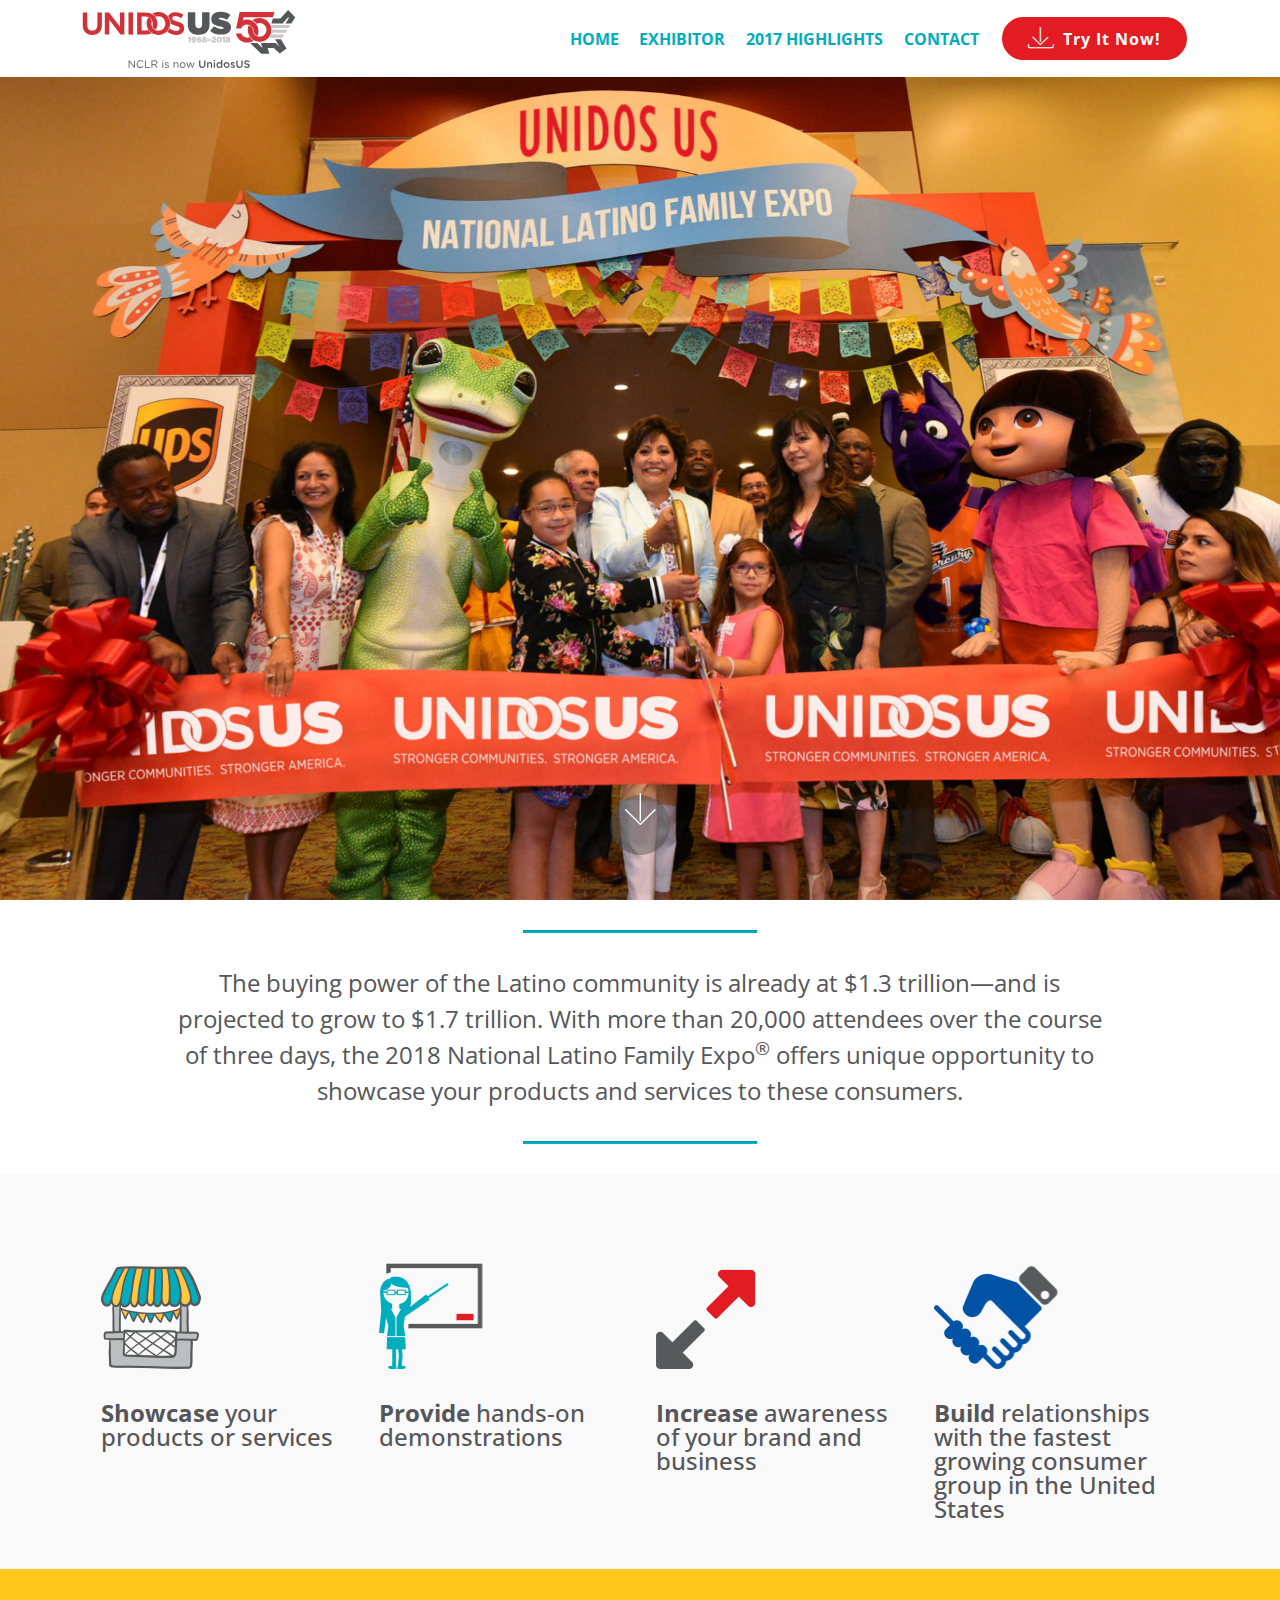
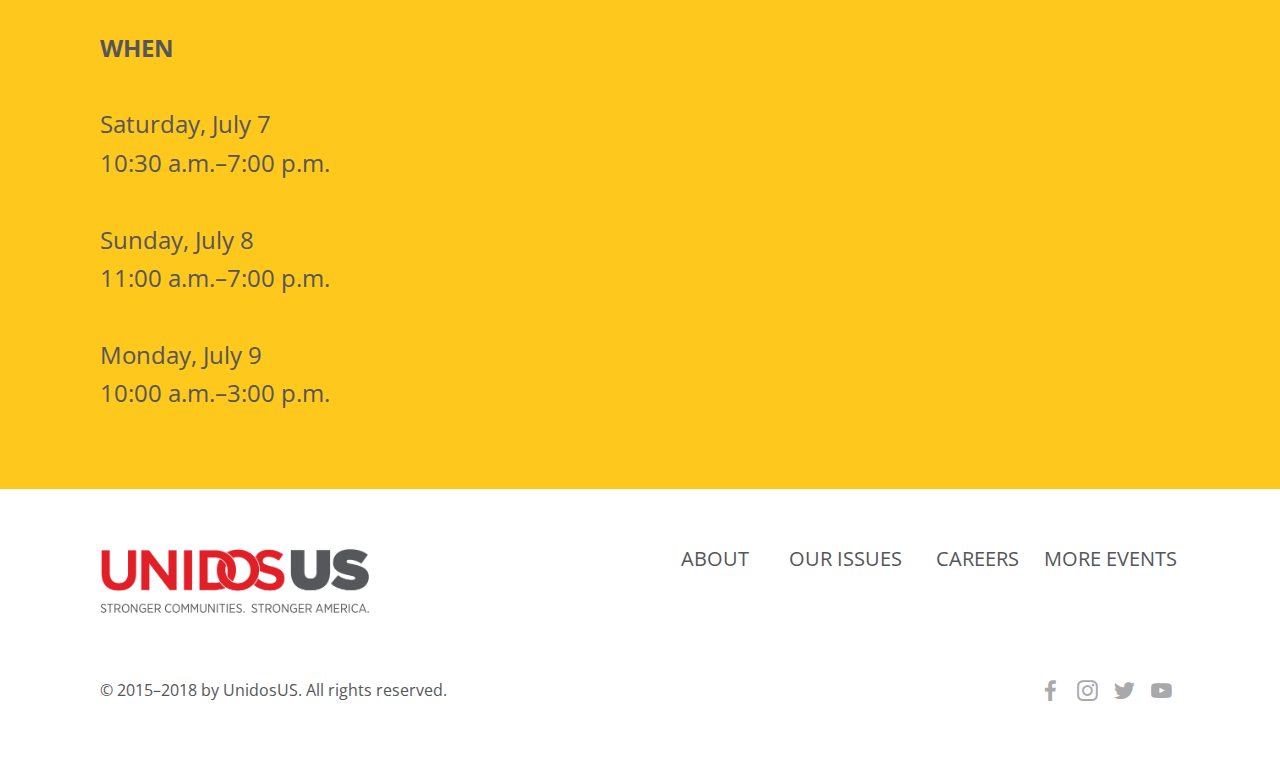
==== commit 6e72c686: "create github pages" ====
--- a/index.html
+++ b/index.html
@@ -40,8 +40,8 @@
         <div class="menu-logo">
             <div class="navbar-brand">
                 <span class="navbar-logo">
-                    <a href="https://unidosus.org" target="_blank">
-                         <img src="assets/images/unidosus50th-logo-1.svg" alt="Mobirise" title="" style="height: 3.8rem;">
+                    <a href="https://unidosus.org">
+                         <img src="assets/images/unidosus50th-logo-2.svg" alt="UnidosUS 50th" title="" style="height: 3.8rem;">
                     </a>
                 </span>
                 <span class="navbar-caption-wrap"><a class="navbar-caption text-white display-4" href="https://mobirise.com"></a></span>
@@ -59,7 +59,7 @@
                         EXHIBITOR</a>
                 </li><li class="nav-item"><a class="nav-link link text-success display-4" href="page3.html">
                         
-                        EXPERIENCE</a></li><li class="nav-item"><a class="nav-link link text-success display-4" href="page2.html">
+                        2017 HIGHLIGHTS</a></li><li class="nav-item"><a class="nav-link link text-success display-4" href="page2.html">
                         
                         CONTACT</a></li></ul>
             <div class="navbar-buttons mbr-section-btn">
@@ -72,7 +72,7 @@
     </nav>
 </section>
 
-<section class="engine"><a href="https://mobirise.me/i">free website creation software</a></section><section class="cid-qR5nMf3402 mbr-fullscreen mbr-parallax-background" id="header2-f">
+<section class="engine"><a href="https://mobirise.me/p">site templates free download</a></section><section class="cid-qR5nMf3402 mbr-fullscreen mbr-parallax-background" id="header2-f">
 
     
 
@@ -211,12 +211,12 @@
                 <p class="mbr-text"></p>
             </div>
             <div class="col-12 col-md-3 mbr-fonts-style display-7">
-                <h5 class="pb-3">&nbsp; &nbsp; &nbsp;<a href="https://www.unidosus.org/about-us/" target="_blank">ABOUT</a><a href="https://www.unidosus.org/about-us/" target="_blank"></a> &nbsp; &nbsp; &nbsp; &nbsp;<a href="https://www.unidosus.org/issues/" target="_blank">OUR ISSUES</a><a href="https://www.unidosus.org/issues/" target="_blank"></a></h5>
+                <h5 class="pb-3">&nbsp; &nbsp; &nbsp;<a href="https://www.unidosus.org/about-us/" target="_blank" class="text-warning">ABOUT</a><a href="https://www.unidosus.org/about-us/" target="_blank"></a> &nbsp; &nbsp; &nbsp; &nbsp;<a href="https://www.unidosus.org/issues/" target="_blank" class="text-warning">OUR ISSUES</a><a href="https://www.unidosus.org/issues/" target="_blank"></a></h5>
                 <p class="mbr-text"></p>
             </div>
             <div class="col-12 col-md-3 mbr-fonts-style display-7">
                 <h5 class="pb-3">
-                    <a href="https://www.unidosus.org/about-us/careers/" target="_blank">CAREERS</a><a href="https://www.unidosus.org/about-us/careers/" target="_blank"></a> &nbsp; &nbsp; <a href="https://www.unidosus.org/events/" target="_blank">MORE EVENTS</a><a href="https://www.unidosus.org/events/" target="_blank"></a></h5>
+                    <a href="https://www.unidosus.org/about-us/careers/" target="_blank" class="text-warning">CAREERS</a><a href="https://www.unidosus.org/about-us/careers/" target="_blank"></a> &nbsp; &nbsp; <a href="https://www.unidosus.org/events/" target="_blank" class="text-warning">MORE EVENTS</a><a href="https://www.unidosus.org/events/" target="_blank"></a></h5>
                 <p class="mbr-text"></p>
             </div>
         </div>
--- a/assets/mobirise/css/mbr-additional.css
+++ b/assets/mobirise/css/mbr-additional.css
@@ -3303,7 +3303,7 @@
 .cid-qRoziAutqp {
   padding-top: 120px;
   padding-bottom: 30px;
-  background-color: #ffffff;
+  background-color: #f9f9f9;
 }
 .cid-qRoziAutqp H2 {
   color: #00adbe;
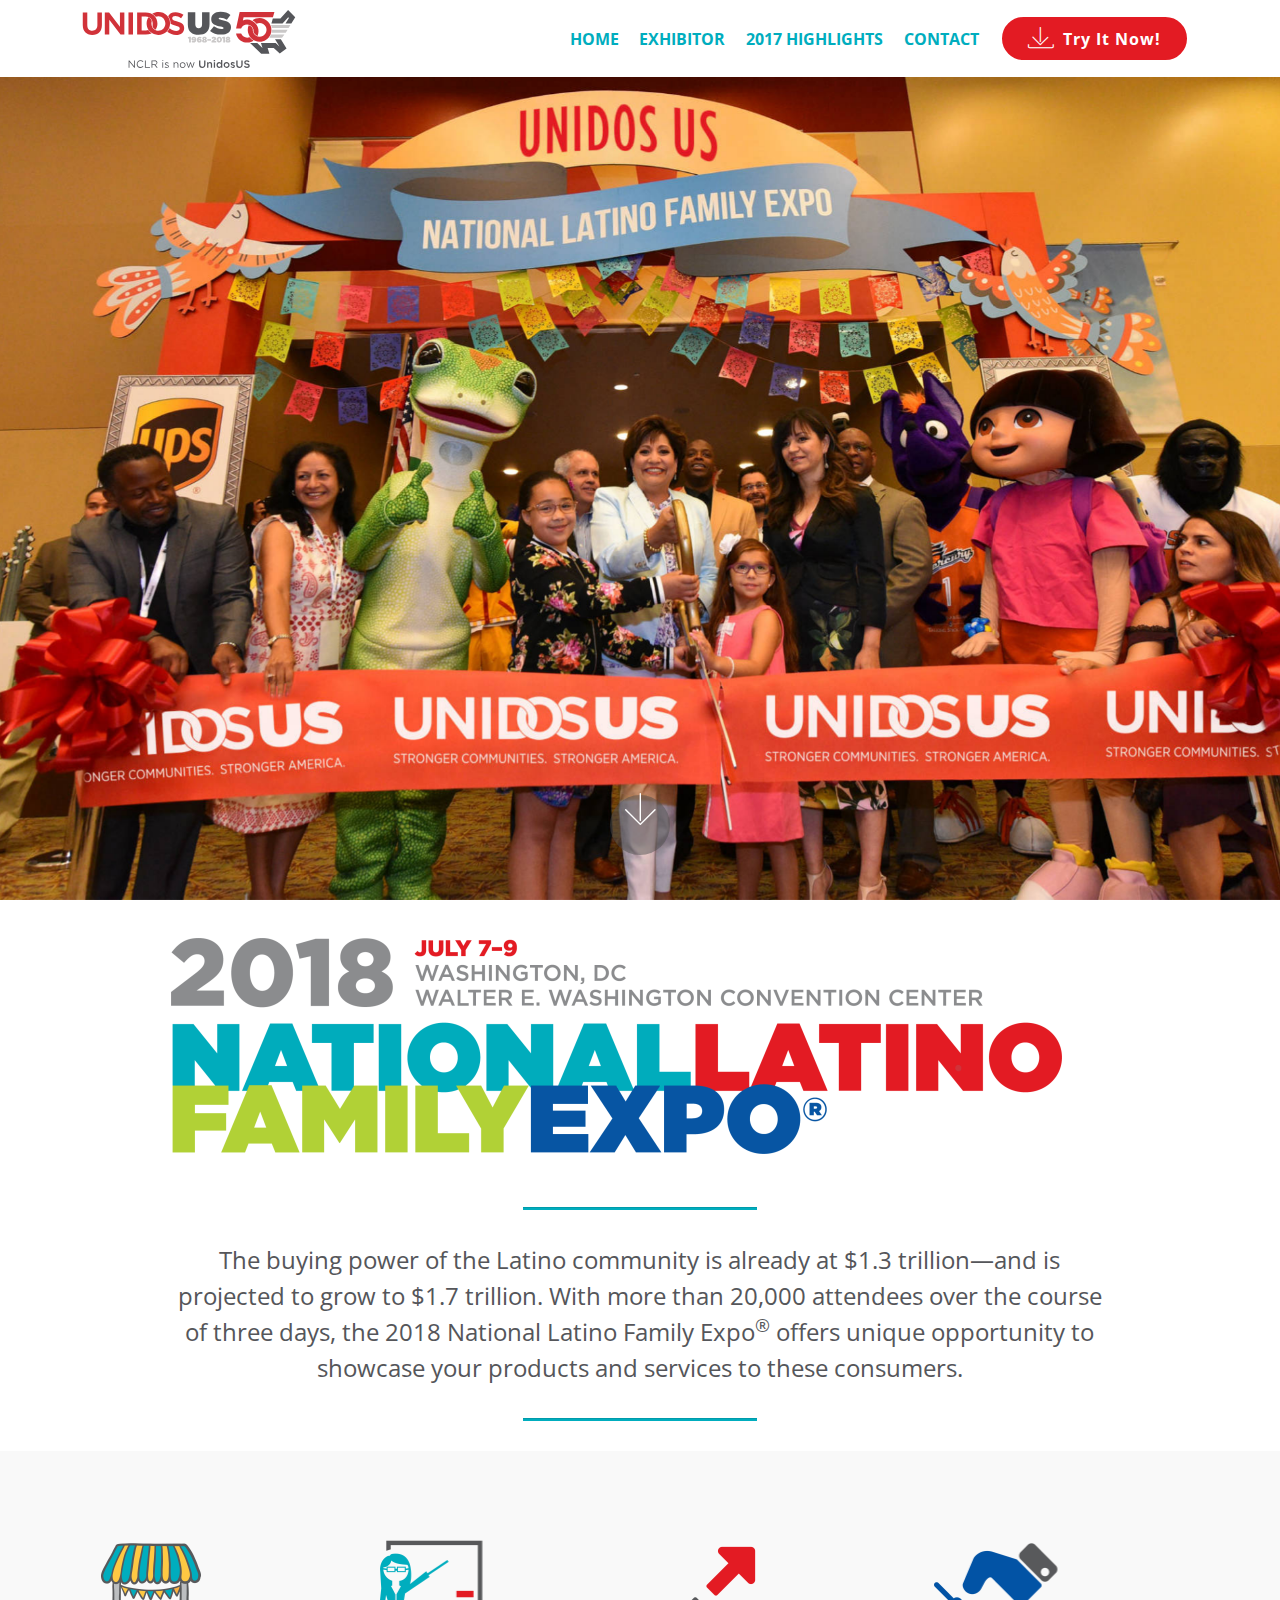
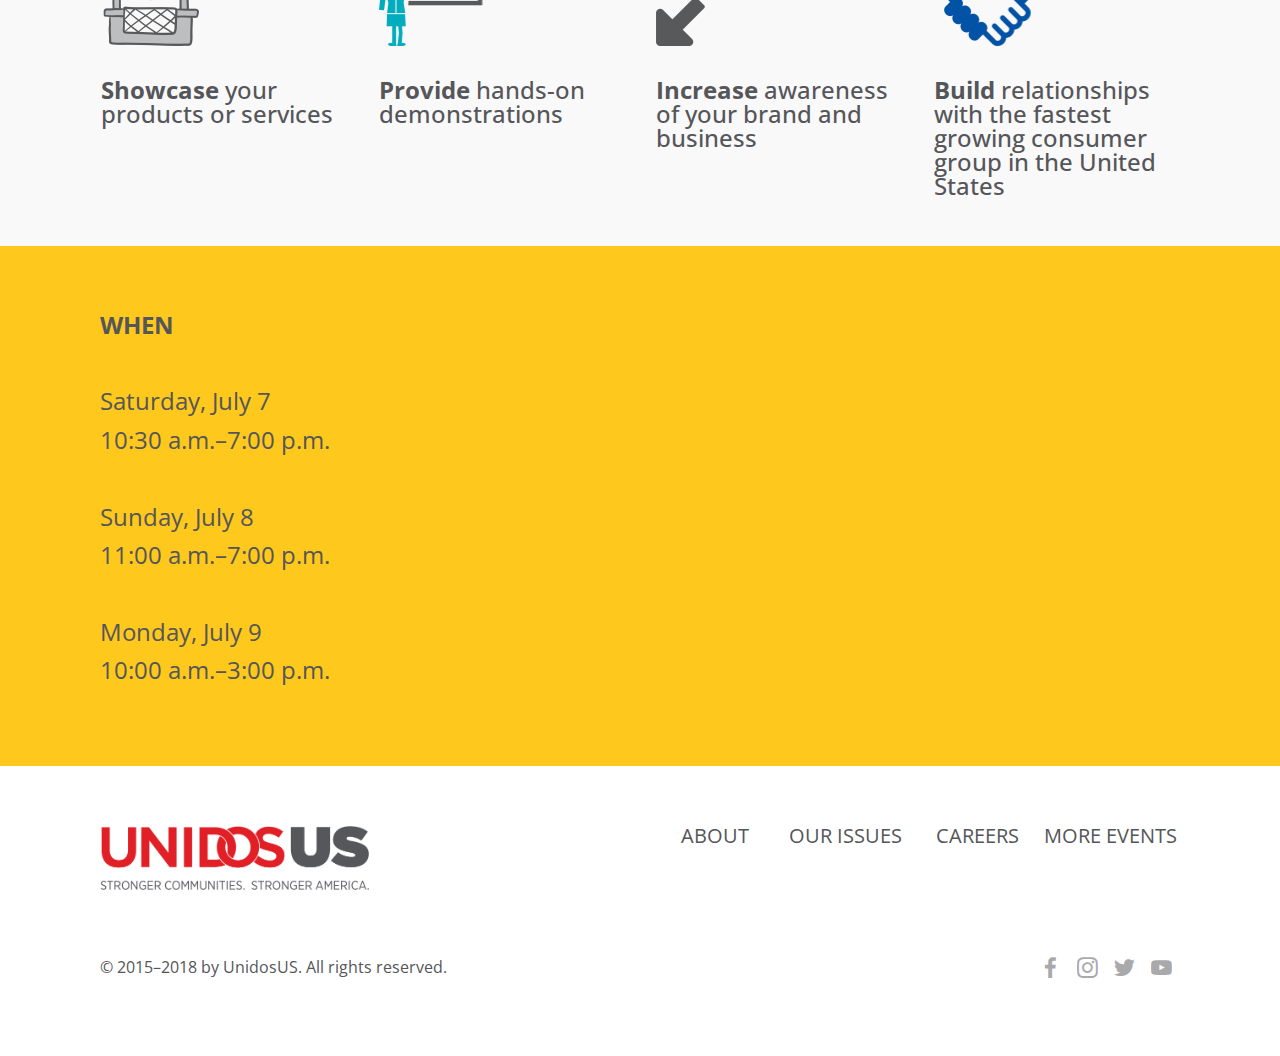
==== commit a98b093c: "create github pages" ====
--- a/index.html
+++ b/index.html
@@ -72,7 +72,7 @@
     </nav>
 </section>
 
-<section class="engine"><a href="https://mobirise.me/p">site templates free download</a></section><section class="cid-qR5nMf3402 mbr-fullscreen mbr-parallax-background" id="header2-f">
+<section class="engine"><a href="https://mobirise.me/n">landing page html templates</a></section><section class="cid-qR5nMf3402 mbr-fullscreen mbr-parallax-background" id="header2-f">
 
     
 
@@ -92,6 +92,21 @@
         <a href="#next">
             <i class="mbri-down mbr-iconfont"></i>
         </a>
+    </div>
+</section>
+
+<section class="testimonials2 cid-qRsIO7kOGo" id="testimonials2-1z">
+
+    
+
+    
+
+    <div class="container">
+        <div class="media-container-row">
+            <div class="mbr-figure pr-lg-5" style="width: 90%;">
+              <img src="assets/images/2018-nationalatinofamilyexpo-eng-01-1-1902x524.png" class="center" alt="" title="">
+            </div>
+        </div>
     </div>
 </section>
 
@@ -191,7 +206,7 @@
     </div>
 </section>
 
-<section class="cid-qRoATMxUP6" id="footer1-1v">
+<section class="cid-qRpgl65Wtv" id="footer1-1w">
 
     
 
--- a/assets/mobirise/css/mbr-additional.css
+++ b/assets/mobirise/css/mbr-additional.css
@@ -1755,6 +1755,25 @@
 .cid-qR5nMf3402 {
   background-image: url("../../../assets/images/expo-entrance-2000x1333.jpg");
 }
+.cid-qRsIO7kOGo {
+  padding-top: 15px;
+  padding-bottom: 0px;
+  background-color: #ffffff;
+}
+.cid-qRsIO7kOGo .testimonial-text {
+  font-style: italic;
+  font-weight: 300;
+}
+.cid-qRsIO7kOGo .mbr-author-name {
+  font-weight: bold;
+}
+.cid-qRsIO7kOGo .media-container-row {
+  word-wrap: break-word;
+  word-break: break-word;
+}
+.cid-qRsIO7kOGo .testimonial-text SPAN {
+  color: #55565a;
+}
 .cid-qR63VHisA1 {
   padding-top: 30px;
   padding-bottom: 30px;
@@ -1893,43 +1912,43 @@
 .cid-qR6eavjVHu P {
   color: #55565a;
 }
-.cid-qRoATMxUP6 {
+.cid-qRpgl65Wtv {
   padding-top: 60px;
   padding-bottom: 60px;
   background-color: #ffffff;
 }
 @media (max-width: 767px) {
-  .cid-qRoATMxUP6 .content {
+  .cid-qRpgl65Wtv .content {
     text-align: center;
   }
-  .cid-qRoATMxUP6 .content > div:not(:last-child) {
+  .cid-qRpgl65Wtv .content > div:not(:last-child) {
     margin-bottom: 2rem;
   }
 }
 @media (max-width: 767px) {
-  .cid-qRoATMxUP6 .media-wrap {
+  .cid-qRpgl65Wtv .media-wrap {
     margin-bottom: 1rem;
   }
 }
-.cid-qRoATMxUP6 .media-wrap .mbr-iconfont-logo {
+.cid-qRpgl65Wtv .media-wrap .mbr-iconfont-logo {
   font-size: 7.5rem;
   color: #f36;
 }
-.cid-qRoATMxUP6 .media-wrap img {
+.cid-qRpgl65Wtv .media-wrap img {
   height: 6rem;
 }
 @media (max-width: 767px) {
-  .cid-qRoATMxUP6 .footer-lower .copyright {
+  .cid-qRpgl65Wtv .footer-lower .copyright {
     margin-bottom: 1rem;
     text-align: center;
   }
 }
-.cid-qRoATMxUP6 .footer-lower hr {
+.cid-qRpgl65Wtv .footer-lower hr {
   margin: 1rem 0;
   border-color: #fff;
   opacity: .05;
 }
-.cid-qRoATMxUP6 .footer-lower .social-list {
+.cid-qRpgl65Wtv .footer-lower .social-list {
   padding-left: 0;
   margin-bottom: 0;
   list-style: none;
@@ -1938,33 +1957,33 @@
   justify-content: flex-end;
   -webkit-justify-content: flex-end;
 }
-.cid-qRoATMxUP6 .footer-lower .social-list .mbr-iconfont-social {
+.cid-qRpgl65Wtv .footer-lower .social-list .mbr-iconfont-social {
   font-size: 1.3rem;
   color: #fff;
 }
-.cid-qRoATMxUP6 .footer-lower .social-list .soc-item {
+.cid-qRpgl65Wtv .footer-lower .social-list .soc-item {
   margin: 0 .5rem;
 }
-.cid-qRoATMxUP6 .footer-lower .social-list a {
+.cid-qRpgl65Wtv .footer-lower .social-list a {
   margin: 0;
   opacity: .5;
   -webkit-transition: .2s linear;
   transition: .2s linear;
 }
-.cid-qRoATMxUP6 .footer-lower .social-list a:hover {
+.cid-qRpgl65Wtv .footer-lower .social-list a:hover {
   opacity: 1;
 }
 @media (max-width: 767px) {
-  .cid-qRoATMxUP6 .footer-lower .social-list {
+  .cid-qRpgl65Wtv .footer-lower .social-list {
     justify-content: center;
     -webkit-justify-content: center;
   }
 }
-.cid-qRoATMxUP6 H5 {
+.cid-qRpgl65Wtv H5 {
   text-align: center;
   color: #55565a;
 }
-.cid-qRoATMxUP6 .copyright > p {
+.cid-qRpgl65Wtv .copyright > p {
   color: #55565a;
 }
 .cid-qR5nMet8uj .navbar {
